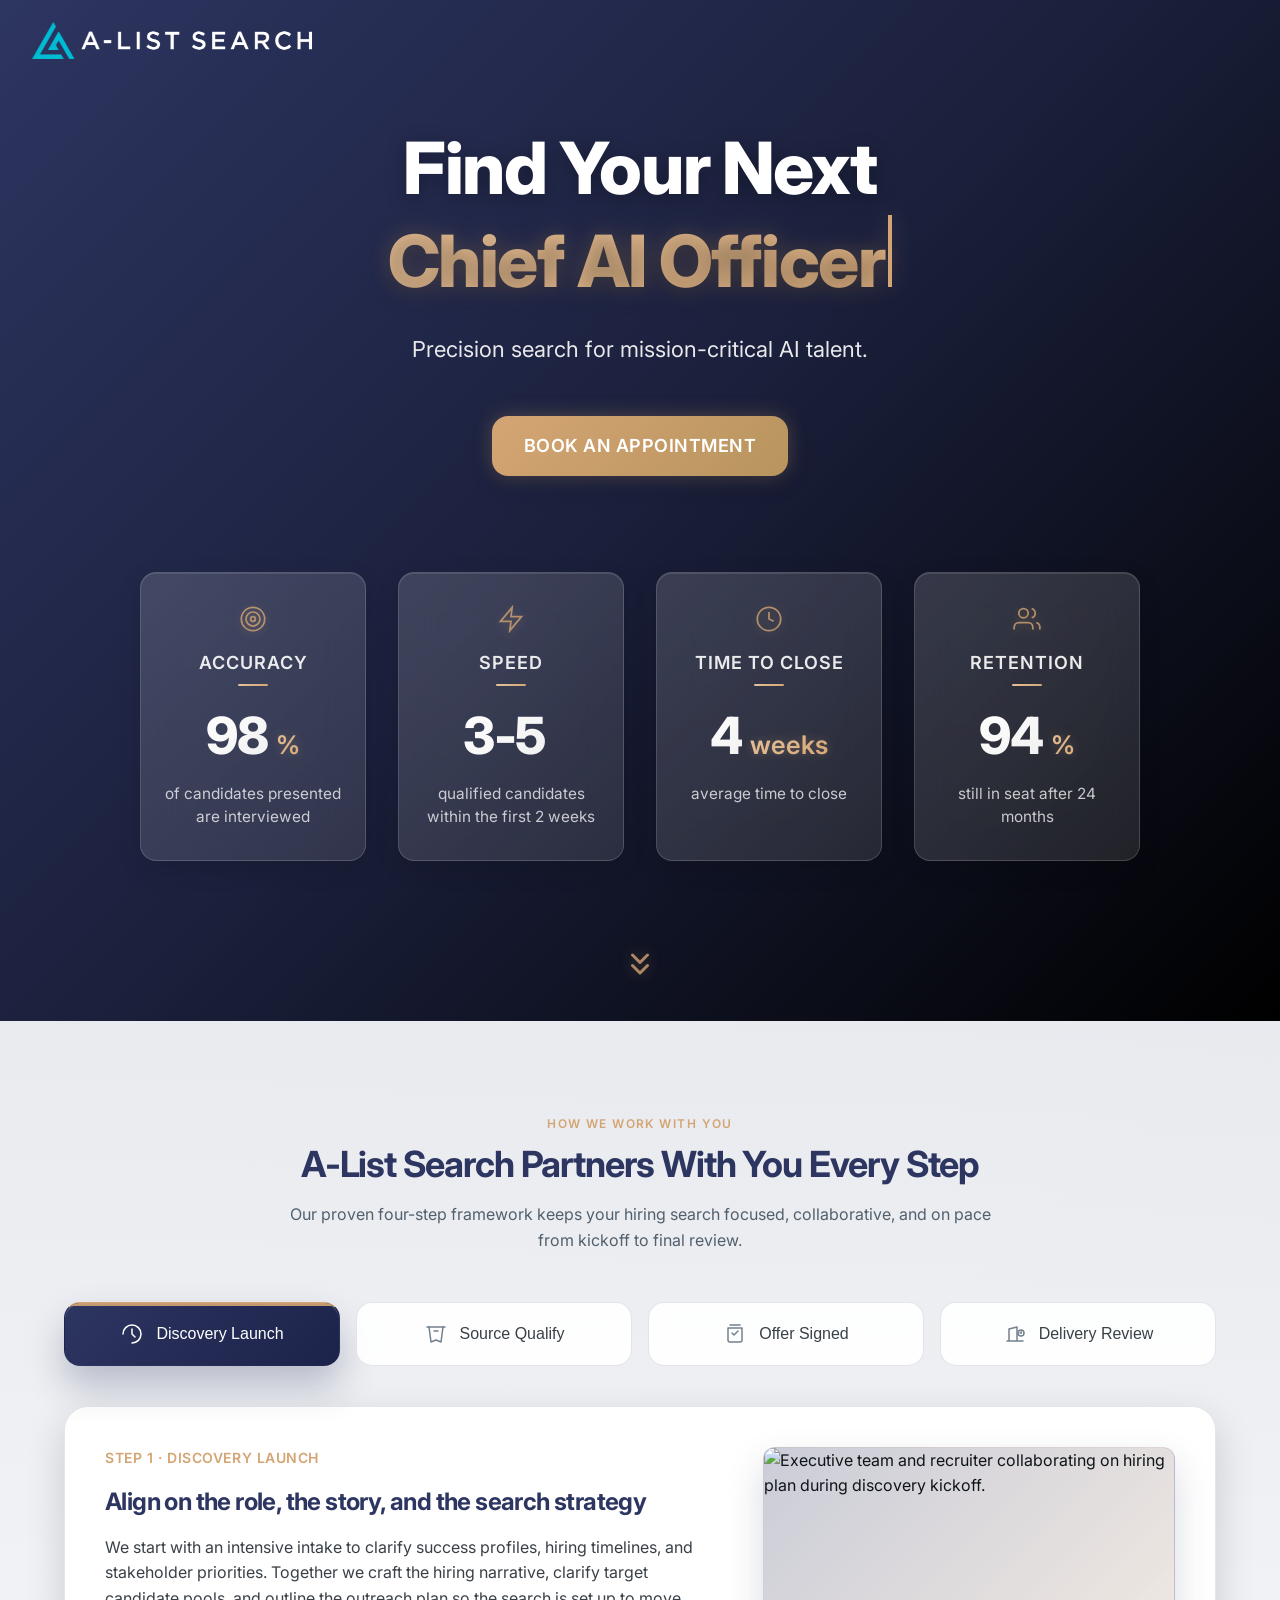
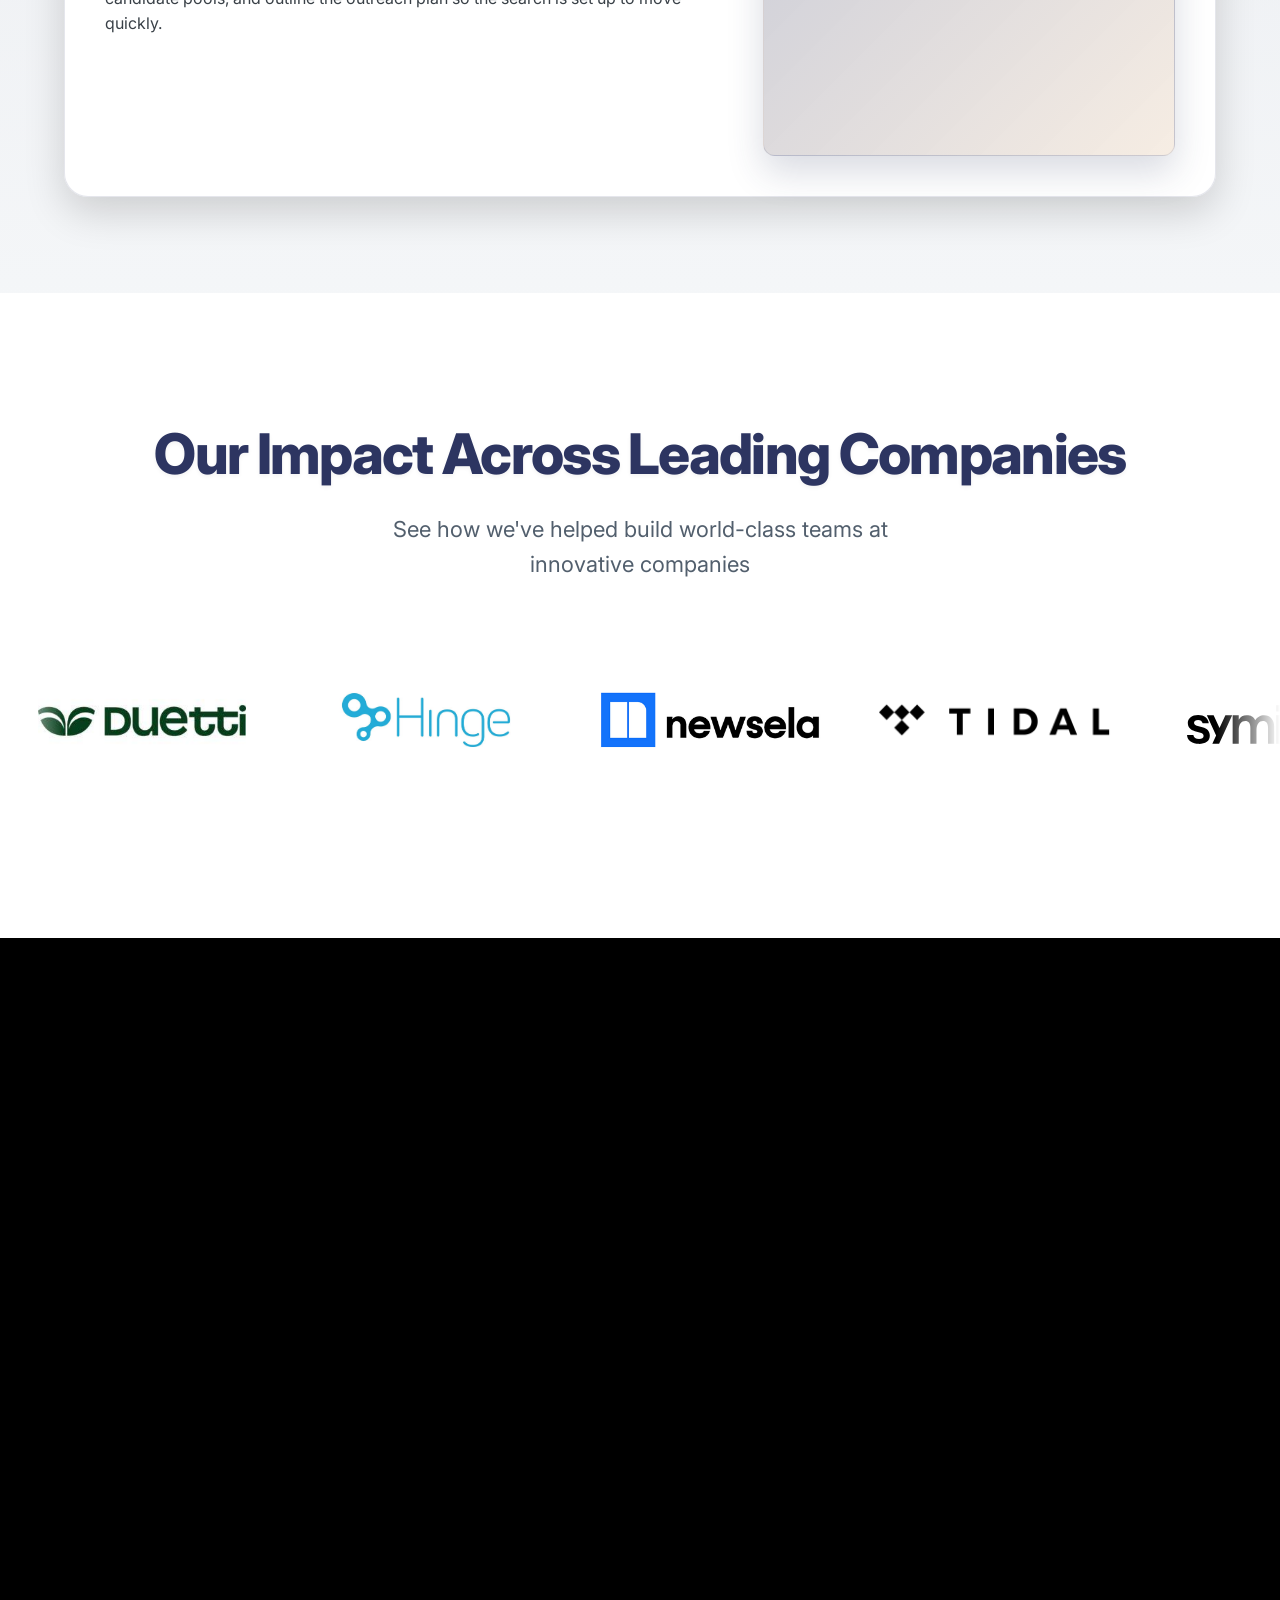
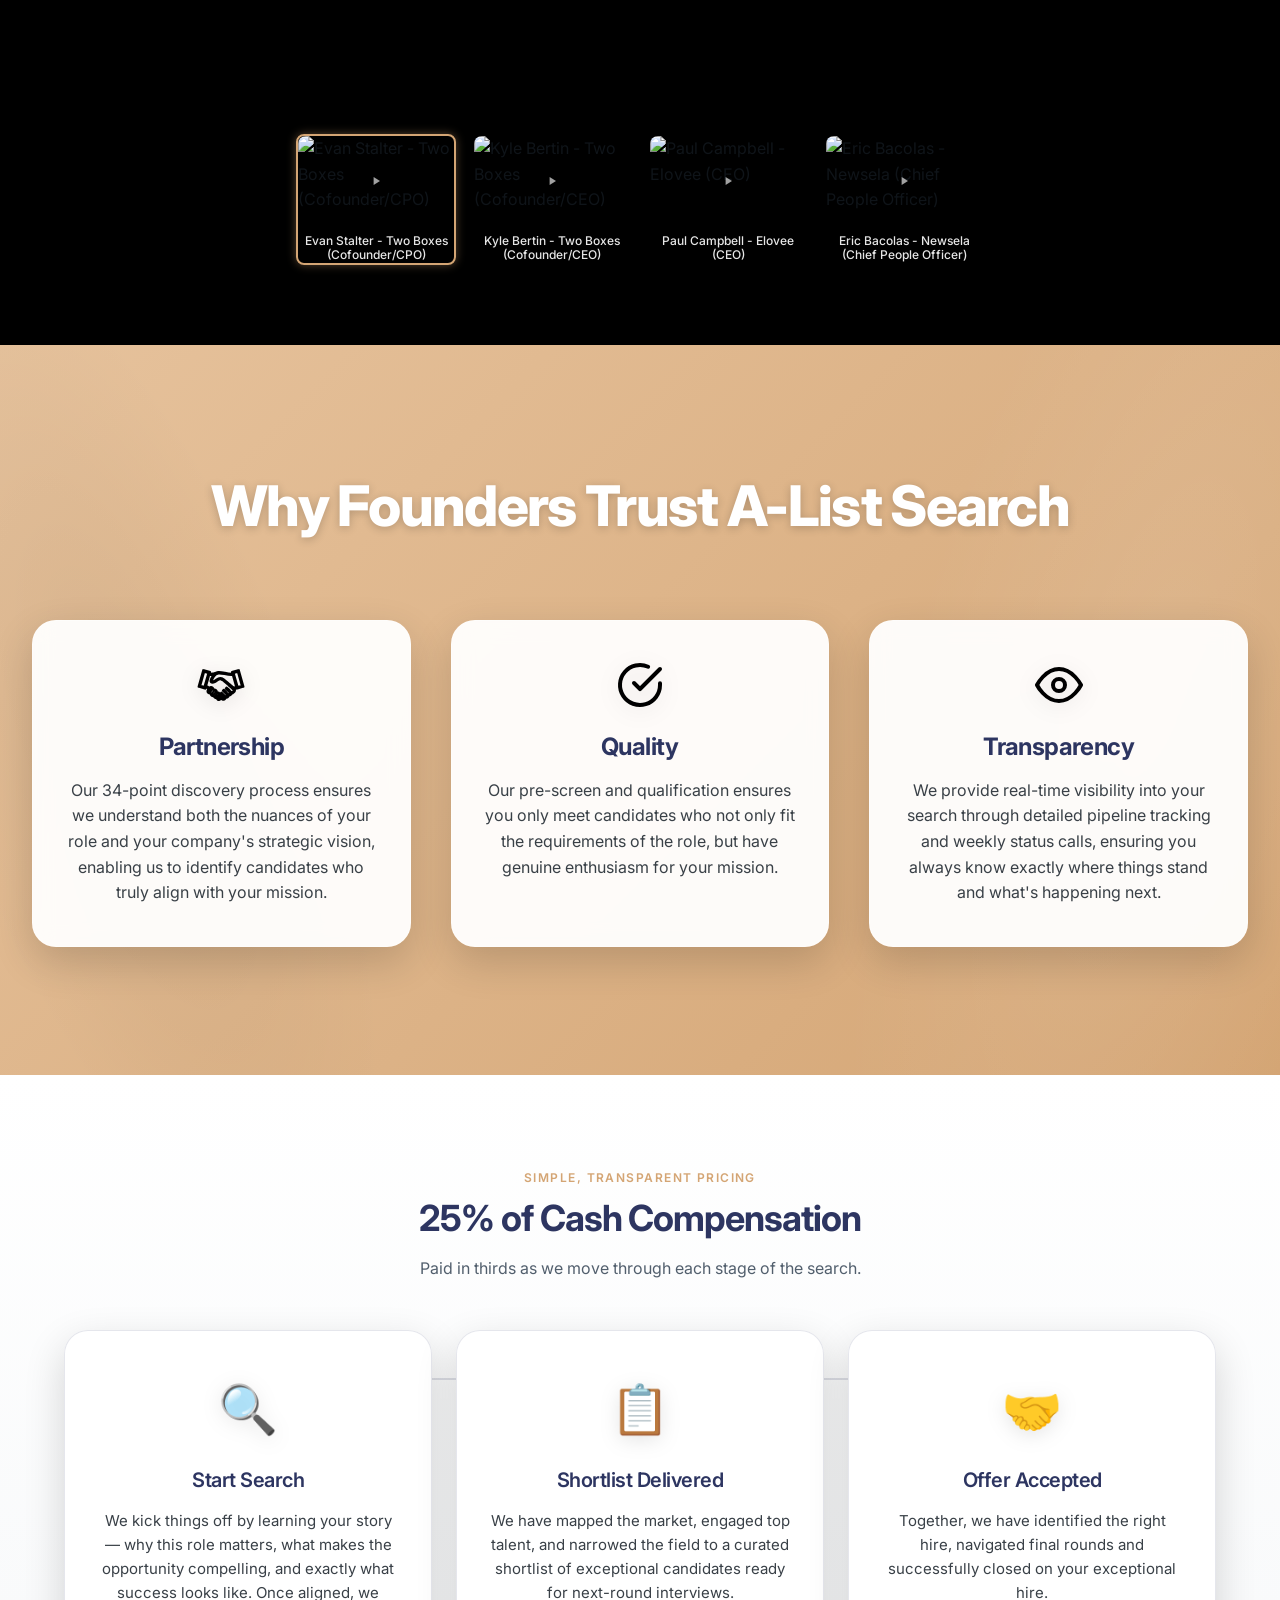
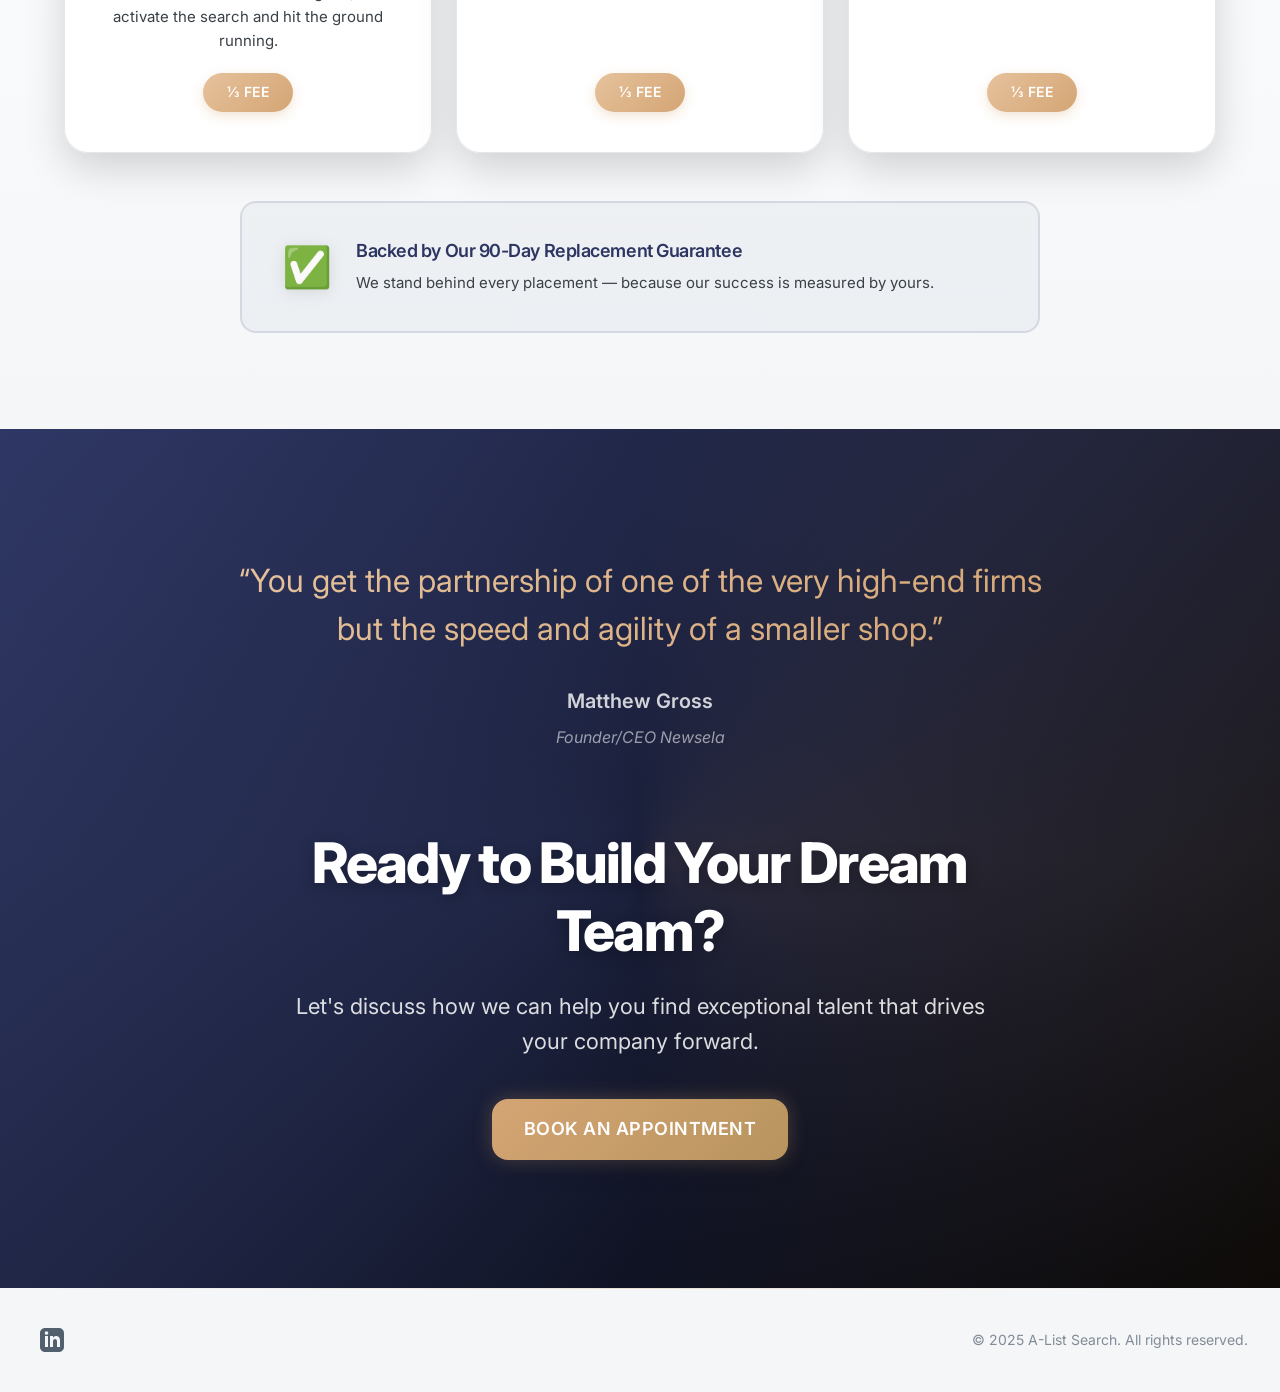
==== index.html @ 70d83124 "Adds pricing content with separate page config" ====
<!DOCTYPE HTML>
<!--[if IEMobile 7 ]><html class="no-js iem7" manifest="default.appcache?v=1"><![endif]-->
<!--[if lt IE 7 ]><html class="no-js ie6" lang="en"><![endif]-->
<!--[if IE 7 ]><html class="no-js ie7" lang="en"><![endif]-->
<!--[if IE 8 ]><html class="no-js ie8" lang="en"><![endif]-->
<!--[if (gte IE 9)|(gt IEMobile 7)|!(IEMobile)|!(IE)]><!-->
<html class="no-js" lang="en">
<!--<![endif]-->

<head>
	<meta charset="UTF-8" />
	<meta name="viewport" content="width=device-width, initial-scale=1, viewport-fit=cover">
	<title>A-List Search</title>
	<link rel="apple-touch-icon" sizes="180x180" href="https://alistsearch.ai/wp-content/themes/alistsearch/assets/images/favicons/apple-icon-180x180.png">
	<link rel="icon" type="image/png" sizes="192x192" href="./wp-content/themes/alistsearch/assets/images/favicons/android-icon-192x192.png">
	<link rel="icon" type="image/png" sizes="32x32" href="./wp-content/themes/alistsearch/assets/images/favicons/favicon-32x32.png">
	<link rel="icon" type="image/png" sizes="96x96" href="./wp-content/themes/alistsearch/assets/images/favicons/favicon-96x96.png">
	<link rel="icon" type="image/png" sizes="16x16" href="./wp-content/themes/alistsearch/assets/images/favicons/favicon-16x16.png">
	<link rel="manifest" href="./wp-content/themes/alistsearch/manifest.json">
	<meta name="msapplication-TileColor" content="#ffffff">
	<meta name="msapplication-TileImage" content="https://alistsearch.ai/wp-content/themes/alistsearch/assets/images/favicons/ms-icon-144x144.png">
	<meta name="theme-color" content="#ffffff">
	<link rel="preconnect" href="https://fonts.googleapis.com">
	<link rel="preconnect" href="https://fonts.gstatic.com" crossorigin>
	<link href="https://fonts.googleapis.com/css2?family=Inter:wght@300;400;500;600;700;800;900&display=swap" rel="stylesheet">
	<meta name='robots' content='index, follow, max-image-preview:large, max-snippet:-1, max-video-preview:-1' />

	<link rel="canonical" href="index.html" />
	<meta property="og:locale" content="en_US" />
	<meta property="og:type" content="article" />
	<meta property="og:title" content="A-List Search" />
	<meta property="og:url" content="https://alistsearch.ai/" />
	<meta property="og:site_name" content="A-List Search" />
	<meta property="article:publisher" content="https://www.facebook.com/alistsearch" />
	<meta property="article:modified_time" content="2025-03-30T18:34:23+00:00" />
	<meta name="twitter:card" content="summary_large_image" />

	<!-- Google tag (gtag.js) -->
	<script async src="https://www.googletagmanager.com/gtag/js?id=G-RX5T1MRZJH"></script>
	<script>
	  window.dataLayer = window.dataLayer || [];
	  function gtag(){dataLayer.push(arguments);}
	  gtag('js', new Date());

	  gtag('config', 'G-RX5T1MRZJH');
	</script>

<link rel='stylesheet' href='./wp-content/themes/alistsearch/assets/css/alt/landing-page/base.css'>
<link rel='stylesheet' href='./wp-content/themes/alistsearch/assets/css/alt/landing-page/layout.css'>
<link rel='stylesheet' href='./wp-content/themes/alistsearch/assets/css/alt/landing-page/components.css'>
	<meta property="og:image" content="https://alistsearch.ai/wp-content/themes/alistsearch/assets/images/alist-og-logo.jpg" />
</head>

<body class="page-template page-template-alt-page-landing page-template-alt-page-landing-php page page-id-17769">

<!-- Page Configuration -->
<script>
  window.pageConfig = {
    // Typing animation configuration
    // Array of strings that will be typed out in sequence in the hero section
    roles: [
        'Chief AI Officer',
        'Head of Machine Learning',
        'AI Solutions Engineer',
        'Deep Learning Engineer',
        'Data Scientist',
        'AI Architect',
        'VP AI/ML',
        'CV/AI Engineer',
        'Agentic AI Engineer',
        'AI Research Scientist',
        'Senior Full Stack AI Developer',
        'Director of Artificial Intelligence',
        'AI Product Manager',
        'Generative AI Specialist',
        'Deep Learning Engineer'
    ],

    // Hero section configuration
    // Controls the main landing section content
    hero: {
      // Main descriptive text displayed below the typing animation
      description: 'Precision search for mission-critical AI talent.'
    },

    // Company placements section configuration
    // Showcases companies and their successful placements
    companyPlacements: {
      // Section headline
      title: 'Our Impact Across Leading Companies',
      // Supporting text below the headline
      subtitle: "See how we've helped build world-class teams at innovative companies",
      // Array of placement objects, each containing a logo and title
      placements: [
          {
            logo: './wp-content/uploads/2025/09/duetti-300x157.jpg',
            size: 0.8
          },
          {
            logo: './wp-content/uploads/2025/09/Hinge.jpg',
            size: 0.8
          },
          {
            logo: './wp-content/uploads/2025/09/newsela_featured_image.jpg',
            size: 0.9
          },
          {
            logo: './wp-content/uploads/2025/09/Tidal-Logo-PNG-Pic.png',
            size: 0.9
          },
          {
            logo: './wp-content/uploads/2025/10/symitri.svg',
            size: 0.7
          },
          {
            logo: './wp-content/uploads/2025/09/4d090e12-7dd7-4a03-a99b-213e030a6030.jpg',
            size: 0.7
          },
          {
            logo: './wp-content/uploads/2025/09/Two_Boxes_Logo.jpg',
            size: 0.7
          },
          {
            logo: './wp-content/uploads/2025/09/bombas.png',
            size: 0.9
          },
          {
            logo: './wp-content/uploads/2025/09/comcast_featured_image.jpg',
            size: 0.8
          },
          {
            logo: './wp-content/uploads/2025/09/de-shaw.png',
            size: 0.8
          },
          {
            logo: './wp-content/uploads/2025/09/EverC-1024x535.jpg',
            size: 1.4
          },
          {
            logo: './wp-content/uploads/2025/09/freewheel_featured_image.jpg',
            size: 0.8
          },
          {
            logo: './wp-content/uploads/2025/09/gretel.png',
            size: 0.8
          },
          {
            logo: './wp-content/uploads/2025/09/ideon.png',
            size: 0.8
          },
          {
            logo: './wp-content/uploads/2025/09/Shazam_logo.png',
            size: 0.8
          },
          {
            logo: './wp-content/uploads/2025/09/lseg_logo_rgb_pos.jpg',
            size: 1
          },
          {
            logo: './wp-content/uploads/2025/09/medidata_featured_image.jpg',
            size: 1
          },
          {
            logo: './wp-content/uploads/2025/09/singlecare_featured_image.jpg',
            size: 1
          },
          {
            logo: './wp-content/uploads/2025/09/weworklogo-.png',
            size: 0.9
          }
        ]
    },

    // Video section configuration
    // Displays featured videos with thumbnails for switching
    videos: [
    {
        id: 'two-boxes',
        // YouTube embed URL (must be in format: https://www.youtube.com/embed/VIDEO_ID)
        url: 'https://www.youtube.com/embed/71VnbMNBniI',
        // Title attribute for the iframe (for accessibility)
        title: 'Evan Stalter - Two Boxes (Cofounder/CPO)',
        // Thumbnail image URL (YouTube thumbnail or custom image)
        thumbnail: 'https://img.youtube.com/vi/71VnbMNBniI/maxresdefault.jpg'
      },
      {
        id: 'two-boxes-2',
        url: 'https://www.youtube.com/embed/Fokw4cjivCg',
        title: 'Kyle Bertin - Two Boxes (Cofounder/CEO)',
        thumbnail: 'https://img.youtube.com/vi/Fokw4cjivCg/maxresdefault.jpg'
      },
      {
        id: 'elovee',
        url: 'https://www.youtube.com/embed/Jb3CXJAdaWk',
        title: 'Paul Campbell  - Elovee (CEO)',
        thumbnail: 'https://img.youtube.com/vi/Jb3CXJAdaWk/maxresdefault.jpg'
      },
      {
        id: 'newsela',
        url: 'https://www.youtube.com/embed/9zD0SzvUmqk',
        title: 'Eric Bacolas - Newsela (Chief People Officer)',
        thumbnail: 'https://img.youtube.com/vi/9zD0SzvUmqk/maxresdefault.jpg'
      }
    ],

    // Trust features section configuration
    // Highlights key selling points with icons and descriptions
    trustFeatures: {
      // Section headline
      title: 'Why Founders Trust A-List Search',
      // Array of feature objects, each with an icon, title, and description
      features: [{
          // Path to the feature's icon SVG file
          icon: './wp-content/uploads/2025/03/handshake.svg',
          title: 'Partnership',
          description: 'Our 34-point discovery process ensures we understand both the nuances of your role and your company\'s strategic vision, enabling us to identify candidates who truly align with your mission.'
        },
        {
          icon: './wp-content/uploads/2025/03/check-circle.svg',
          title: 'Quality',
          description: 'Our pre-screen and qualification ensures you only meet candidates who not only fit the requirements of the role, but have genuine enthusiasm for your mission.'
        },
        {
          icon: './wp-content/uploads/2025/03/eye.svg',
          title: 'Transparency',
          description: 'We provide real-time visibility into your search through detailed pipeline tracking and weekly status calls, ensuring you always know exactly where things stand and what\'s happening next.'
        }
      ]
    },

    // Testimonial section configuration
    // Displays a client testimonial with attribution
    testimonial: {
      // The testimonial quote text
      quote: "“You get the partnership of one of the very high-end firms but the speed and agility of a smaller shop.”",
      // Information about the person giving the testimonial
      author: {
        name: 'Matthew Gross',
        title: 'Founder/CEO Newsela'
      }
    },

    // Call-to-action configuration
    // Controls the CTA buttons throughout the page
    cta: {
      // Text to display on the CTA buttons
      label: "Book an appointment",
      // URL to open when CTA buttons are clicked
      url: "https://calendly.com/allen-ackerman/15-minute-zoom-call-alistsearch"
    },

    // Metrics section configuration
    // Displays key performance metrics with animations
    metrics: {
      // Array of metric objects to display
      data: [
        {
          id: 'accuracy',
          value: 98,
          unit: '%',
          label: 'Accuracy',
          description: 'of candidates presented are interviewed',
          icon: 'target'
        },
        {
          id: 'speed',
          value: '3-5',
          unit: '',
          label: 'Speed',
          description: 'qualified candidates within the first 2 weeks',
          icon: 'zap'
        },
        {
          id: 'time-to-close',
          value: 4,
          unit: 'weeks',
          label: 'Time to Close',
          description: 'average time to close',
          icon: 'clock'
        },
        {
          id: 'retention',
          value: 94,
          unit: '%',
          label: 'Retention',
          description: 'still in seat after 24 months',
          icon: 'users'
        }
      ]
    },

    // Final call-to-action section configuration
    // Appears at the bottom of the page to drive conversions
    finalCta: {
      // Section headline
      title: 'Ready to Build Your Dream Team?',
      // Supporting text below the headline
      description: "Let's discuss how we can help you find exceptional talent that drives your company forward."
    },
    pricing: {
      eyebrow: 'Simple, Transparent Pricing',
      heading: '25% of Cash Compensation',
      subheading: 'Paid in thirds as we move through each stage of the search.',
      steps: [
        {
          icon: '🔍',
          title: 'Start Search',
          description: 'We kick things off by learning your story — why this role matters, what makes the opportunity compelling, and exactly what success looks like. Once aligned, we activate the search and hit the ground running.',
          fee: '⅓ Fee'
        },
        {
          icon: '📋',
          title: 'Shortlist Delivered',
          description: 'We have mapped the market, engaged top talent, and narrowed the field to a curated shortlist of exceptional candidates ready for next-round interviews.',
          fee: '⅓ Fee'
        },
        {
          icon: '🤝',
          title: 'Offer Accepted',
          description: 'Together, we have identified the right hire, navigated final rounds and successfully closed on your exceptional hire.',
          fee: '⅓ Fee'
        }
      ],
      guarantee: {
        icon: '✅',
        title: 'Backed by Our 90-Day Replacement Guarantee',
        description: 'We stand behind every placement — because our success is measured by yours.'
      }
    },
    howWeWork: {
      eyebrow: 'How We Work With You',
      heading: 'A-List Search Partners With You Every Step',
      subheading: 'Our proven four-step framework keeps your hiring search focused, collaborative, and on pace from kickoff to final review.',
      steps: [
        {
          id: 'discovery-launch',
          chip: 'Step 1 · Discovery Launch',
          tabLabel: 'Discovery Launch',
          icon: `<svg viewBox="0 0 24 24" fill="none" xmlns="http://www.w3.org/2000/svg"><path d="M12 21C16.9706 21 21 16.9706 21 12C21 7.02944 16.9706 3 12 3C7.02944 3 3 7.02944 3 12" stroke="currentColor" stroke-width="1.5" stroke-linecap="round"></path><path d="M12 7V12L15 15" stroke="currentColor" stroke-width="1.5" stroke-linecap="round" stroke-linejoin="round"></path></svg>`,
          headline: 'Align on the role, the story, and the search strategy',
          body: 'We start with an intensive intake to clarify success profiles, hiring timelines, and stakeholder priorities. Together we craft the hiring narrative, clarify target candidate pools, and outline the outreach plan so the search is set up to move quickly.',
          image: {
            src: 'https://images.unsplash.com/photo-1521737604893-d14cc237f11d?auto=format&fit=crop&w=1200&q=80',
            alt: 'Executive team and recruiter collaborating on hiring plan during discovery kickoff.'
          }
        },
        {
          id: 'source-qualify',
          chip: 'Step 2 · Source Qualify',
          tabLabel: 'Source Qualify',
          icon: `<svg viewBox="0 0 24 24" fill="none" xmlns="http://www.w3.org/2000/svg"><path d="M3 5H21" stroke="currentColor" stroke-width="1.5" stroke-linecap="round"></path><path d="M5 5L7 20L12 18L17 20L19 5" stroke="currentColor" stroke-width="1.5" stroke-linecap="round" stroke-linejoin="round"></path><path d="M10 9H14" stroke="currentColor" stroke-width="1.5" stroke-linecap="round"></path></svg>`,
          headline: 'Surface best-fit talent and keep them engaged',
          body: 'We activate curated outreach across our network and present a narrow slate of qualified candidates in the first two weeks. Every profile includes calibrated notes, alignment to must-have experience, and real-time feedback loops so you stay ahead of the market.',
          image: {
            src: 'https://images.unsplash.com/photo-1522202176988-66273c2fd55f?auto=format&fit=crop&w=1200&q=80',
            alt: 'Recruiter reviewing qualified candidate profiles on a digital dashboard.'
          }
        },
        {
          id: 'offer-signed',
          chip: 'Step 3 · Offer Signed',
          tabLabel: 'Offer Signed',
          icon: `<svg viewBox="0 0 24 24" fill="none" xmlns="http://www.w3.org/2000/svg"><path d="M7 3H17" stroke="currentColor" stroke-width="1.5" stroke-linecap="round"></path><path d="M5 6H19V18C19 19.1046 18.1046 20 17 20H7C5.89543 20 5 19.1046 5 18V6Z" stroke="currentColor" stroke-width="1.5" stroke-linejoin="round"></path><path d="M9 11L11 13L15 9" stroke="currentColor" stroke-width="1.5" stroke-linecap="round" stroke-linejoin="round"></path></svg>`,
          headline: 'Close top candidates with clarity and momentum',
          body: 'We partner with you on compensation strategy, expectation setting, and stakeholder alignment to secure a yes. From interview debriefs to reference checks and offer delivery, we manage the details so candidates feel supported and confident in their decision.',
          image: {
            src: 'https://images.unsplash.com/photo-1521791136064-7986c2920216?auto=format&fit=crop&w=1200&q=80',
            alt: 'Candidate signing an offer on a tablet while recruiter congratulates via video call.'
          }
        },
        {
          id: 'delivery-review',
          chip: 'Step 4 · Delivery Review',
          tabLabel: 'Delivery Review',
          icon: `<svg viewBox="0 0 24 24" fill="none" xmlns="http://www.w3.org/2000/svg"><path d="M4 19H20" stroke="currentColor" stroke-width="1.5" stroke-linecap="round"></path><path d="M6 19V7L14 5V19" stroke="currentColor" stroke-width="1.5" stroke-linejoin="round"></path><path d="M18 14C16.3431 14 15 12.6569 15 11C15 9.34315 16.3431 8 18 8C19.6569 8 21 9.34315 21 11C21 12.6569 19.6569 14 18 14Z" stroke="currentColor" stroke-width="1.5"></path><path d="M17 11H18.2V9.8" stroke="currentColor" stroke-width="1.5" stroke-linecap="round"></path></svg>`,
          headline: 'Reflect, optimize, and prepare for long-term success',
          body: 'After placement, we host a delivery review to capture lessons learned, hand off onboarding insights, and refine the partnership playbook. Our goal is to ensure a smooth transition for your new hire and set the stage for future searches.',
          image: {
            src: 'https://images.unsplash.com/photo-1498050108023-c5249f4df085?auto=format&fit=crop&w=1200&q=80',
            alt: 'Leadership team reviewing dashboards and feedback during delivery review session.'
          }
        }
      ]
    }
  };
</script>


<!-- Header -->
<div id="header">
  <div class="container">
    <h2 class="logo">
      <a href="/" title="A-List Search" rel="home">A-List Search</a>
    </h2>
  </div>
</div>

<!-- Main Content -->
<main id="main-content">
  <!-- Hero Section -->
  <section class="hero">
    <div class="container">
      <h1 class="hero__title">
        <span>Find Your Next</span>
        <span class="hero__role">
          <span id="role"></span><span class="hero__cursor"></span>
        </span>
      </h1>
      <p class="hero__description"></p>
      <div class="hero__cta">
        <a href="index.html#" class="button button--primary js-cta-link">Book an appointment</a>
      </div>

      <!-- Metrics Section -->
      <div class="hero__metrics" id="metrics-section">
        <div class="metrics-grid">
          <!-- Metrics populated dynamically by JavaScript from pageConfig.metrics.data -->
        </div>
      </div>

      <!-- Scroll Indicator -->
      <div class="scroll-indicator">
        <div class="scroll-indicator__arrow">
          <svg width="24" height="24" viewBox="0 0 24 24" fill="none">
            <path d="M7 13L12 18L17 13" stroke="currentColor" stroke-width="2" stroke-linecap="round" stroke-linejoin="round"/>
            <path d="M7 6L12 11L17 6" stroke="currentColor" stroke-width="2" stroke-linecap="round" stroke-linejoin="round"/>
          </svg>
        </div>
      </div>
    </div>
  </section>

  <section class="how-we-work" aria-labelledby="how-we-work-heading">
    <div class="container">
      <div class="how-we-work__intro">
        <p class="how-we-work__eyebrow"></p>
        <h2 id="how-we-work-heading" class="how-we-work__heading"></h2>
        <p class="how-we-work__subheading"></p>
      </div>

      <div class="how-we-work__tabs" role="tablist" aria-label="How we work steps"></div>

      <div class="how-we-work__panels"></div>
    </div>
  </section>

  <!-- Company-based Credibility Section -->
  <section class="credibility credibility--companies">
    <div class="container">
      <h2 class="credibility__title"></h2>
      <p class="credibility__subtitle"></p>
    </div>
    <div class="company-placements">
      <div class="carousel-track">
        <!-- Company logos will be populated by JavaScript -->
      </div>
    </div>
  </section>

  <!-- Video Section -->
  <section class="video-section">
    <div class="container">
      <div class="video-wrapper">
        <iframe allow="accelerometer; autoplay; clipboard-write; encrypted-media; gyroscope; picture-in-picture" allowFullScreen></iframe>
      </div>
      <div class="video-thumbnails">
        <!-- Video thumbnails will be populated by JavaScript -->
      </div>
    </div>
  </section>

  <!-- Trust Features -->
  <section class="trust-features">
    <div class="container">
      <h2 class="trust-features__title"></h2>
      <div class="grid"></div>
    </div>
  </section>

  <!-- Pricing Section -->
  <section class="pricing">
    <div class="container">
      <div class="pricing__intro">
        <p class="pricing__eyebrow"></p>
        <h2 class="pricing__heading"></h2>
        <p class="pricing__subheading"></p>
      </div>

      <div class="pricing__timeline">
        <!-- Steps will be populated by JavaScript -->
      </div>

      <div class="pricing__guarantee">
        <!-- Guarantee will be populated by JavaScript -->
      </div>
    </div>
  </section>

  <!-- Testimonial and CTA Section -->
  <section class="testimonial-cta">
    <div class="container">
      <div class="testimonial">
        <div class="testimonial__quote">
          <blockquote></blockquote>
        </div>
        <div class="testimonial__author">
          <div class="testimonial__author-info">
            <div class="testimonial__author-name"></div>
            <div class="testimonial__author-title"></div>
          </div>
        </div>
      </div>
      <div class="final-cta">
        <h2></h2>
        <p></p>
        <div class="final-cta__buttons">
          <a href="index.html#" class="button button--primary js-cta-link">Book an appointment</a>
        </div>
      </div>
    </div>
  </section>
</main>

<!-- Footer -->
<footer class="footer">
  <div class="container">
    <div class="footer__content">
      <div class="footer__social">
        <a href="https://www.linkedin.com/in/allenackerman/" class="footer__social-link" target="_blank">
          <span class="sr-only">LinkedIn</span>
          <svg width="24" height="24" fill="currentColor" viewBox="0 0 24 24">
            <path d="M19 0h-14c-2.761 0-5 2.239-5 5v14c0 2.761 2.239 5 5 5h14c2.762 0 5-2.239 5-5v-14c0-2.761-2.238-5-5-5zm-11 19h-3v-11h3v11zm-1.5-12.268c-.966 0-1.75-.79-1.75-1.764s.784-1.764 1.75-1.764 1.75.79 1.75 1.764-.783 1.764-1.75 1.764zm13.5 12.268h-3v-5.604c0-3.368-4-3.113-4 0v5.604h-3v-11h3v1.765c1.396-2.586 7-2.777 7 2.476v6.759z" />
          </svg>
        </a>
      </div>
      <p class="footer__copyright">&copy; 2025 A-List Search. All rights reserved.</p>
    </div>
  </div>
</footer>


<script src="./wp-content/themes/alistsearch/assets/js/alt/landing-page/main.js"></script>
</body>
</html>
---- wp-content/themes/alistsearch/assets/css/alt/landing-page/base.css ----
/* Base styles with enhanced color system */
:root {
  /* Enhanced primary colors with depth */
  --color-primary: #2d3561;
  --color-primary-dark: hsl(230, 46%, 20%);
  --color-primary-light: #4a5596;
  --color-primary-text: #ffffff;
  --color-secondary: #d4a574;
  --color-secondary-light: #e6c29c;
  --color-secondary-dark: #b8945e;
  
  /* Enhanced grayscale palette */
  --color-gray-50: #fafbfc;
  --color-gray-100: #f4f6f8;
  --color-gray-200: #e8ecef;
  --color-gray-300: #d6dde4;
  --color-gray-400: #a3adb8;
  --color-gray-500: #73808d;
  --color-gray-600: #525f6d;
  --color-gray-700: #394047;
  --color-gray-800: #212529;
  --color-gray-900: #0f1419;
  
  /* Advanced gradient variables */
  --gradient-primary: linear-gradient(135deg, var(--color-primary) 0%, var(--color-primary-dark) 100%);
  --gradient-hero: linear-gradient(135deg, var(--color-primary) 0%, #1a1f3a 50%, #000000 100%);
  --gradient-secondary: linear-gradient(135deg, var(--color-secondary-light) 0%, var(--color-secondary) 100%);
  --gradient-glass: linear-gradient(135deg, rgba(255, 255, 255, 0.1) 0%, rgba(255, 255, 255, 0.05) 100%);
  
  /* Shadow system */
  --shadow-sm: 0 2px 8px rgba(0, 0, 0, 0.08);
  --shadow-md: 0 8px 25px rgba(0, 0, 0, 0.12);
  --shadow-lg: 0 15px 40px rgba(0, 0, 0, 0.16);
  --shadow-xl: 0 25px 50px rgba(0, 0, 0, 0.2);
  --shadow-glow: 0 0 30px rgba(212, 165, 116, 0.3);
  
  /* Animation durations */
  --duration-fast: 0.2s;
  --duration-normal: 0.3s;
  --duration-slow: 0.6s;
  
  /* Easing curves */
  --ease-out: cubic-bezier(0.25, 0.46, 0.45, 0.94);
  --ease-in-out: cubic-bezier(0.645, 0.045, 0.355, 1);
  
  /* Border radius system */
  --radius-sm: 8px;
  --radius-md: 12px;
  --radius-lg: 16px;
  --radius-xl: 24px;
  --radius-full: 50%;
}

/* Enhanced body with smooth scrolling */
body {
  font-family: 'Inter', -apple-system, BlinkMacSystemFont, "Segoe UI", Roboto, "Helvetica Neue", Arial, sans-serif;
  line-height: 1.6;
  color: var(--color-gray-900);
  margin: 0;
  min-height: 100vh;
  scroll-behavior: smooth;
  overflow-x: hidden;
  background: linear-gradient(135deg, var(--color-gray-50) 0%, var(--color-gray-100) 100%);
  
  /* Enhanced font rendering */
  -webkit-font-smoothing: antialiased;
  -moz-osx-font-smoothing: grayscale;
  text-rendering: optimizeLegibility;
  
  
  /* Performance optimizations */
  will-change: auto;
}

/* Enhanced Typography System */
h1, h2, h3, h4, h5, h6 {
  margin: 0;
  font-weight: 700;
  line-height: 1.2;
  letter-spacing: -0.025em;
  font-feature-settings: 'kern' 1, 'liga' 1;
}

h1 {
  font-size: clamp(2.5rem, 5vw, 4rem);
  font-weight: 800;
  letter-spacing: -0.04em;
}

h2 {
  font-size: clamp(2rem, 4vw, 3rem);
  font-weight: 700;
  letter-spacing: -0.03em;
}

h3 {
  font-size: clamp(1.5rem, 3vw, 2rem);
  font-weight: 600;
}

p {
  margin: 0;
  font-size: clamp(1rem, 2vw, 1.125rem);
  line-height: 1.7;
}

/* Enhanced link styles */
a {
  color: inherit;
  text-decoration: none;
  transition: all var(--duration-normal) var(--ease-out);
}

a:hover {
  color: var(--color-secondary);
}

.sr-only {
  position: absolute;
  width: 1px;
  height: 1px;
  padding: 0;
  margin: -1px;
  overflow: hidden;
  clip: rect(0, 0, 0, 0);
  white-space: nowrap;
  border: 0;
}
---- wp-content/themes/alistsearch/assets/css/alt/landing-page/layout.css ----
/* Layout components */
.container {
  width: 100%;
  max-width: 1280px;
  margin: 0 auto;
  box-sizing: border-box;
}

@media (max-width: 1320px) {
  .container {
    padding-left: 2rem;
    padding-right: 2rem;
  }
}

.grid {
  display: grid;
  gap: 2.5rem;
  grid-template-columns: 1fr;
  width: 100%;
}

@media (min-width: 768px) {
  .grid {
    grid-template-columns: repeat(3, 1fr);
    gap: 2.5rem;
  }
}

.flex {
  display: flex;
}

.flex-col {
  flex-direction: column;
}

.items-center {
  align-items: center;
}

.justify-between {
  justify-content: space-between;
}

.gap-4 {
  gap: 1rem;
}

.video-wrapper {
  position: relative;
  padding-bottom: 56.25%; /* 16:9 aspect ratio */
  height: 0;
  overflow: hidden;
  max-width: 100%;
  margin: 2rem 0;
}

.video-wrapper iframe {
  position: absolute;
  top: 0;
  left: 0;
  width: 100%;
  height: 100%;
  border: 0;
  border-radius: 0.5rem;
}

/**************************/
/*                        */
/*         Header         */
/*                        */
/**************************/

#header {
  position: absolute;
  top: 0;
  left: 0;
  padding-left: env(safe-area-inset-left);
  padding-right: env(safe-area-inset-right);
  height: 50px;
  line-height: 50px;
  z-index: 100;
  box-shadow: none;
  -webkit-transition: all 0.2s;
  -ms-transition: all 0.2s;
  transition: all 0.2s;
}

@media only screen and (min-width: 1024px) {
  #header {
    height: 80px;
    line-height: 80px;
  }
}

}
html #wpadminbar {
  position: fixed;
}
.admin-bar #header {
  top: 46px;
}
@media only screen and (min-width: 783px) {
  .admin-bar #header {
    top: 32px;
  }
}

#header > .container {
  height: 100%;
}

@media screen and (min-width: 1320px) {
  #header .container {
    max-width: 1320px;
    padding-left: 2rem;
    padding-right: 2rem;
  }
}

.logo {
  margin: 0;
  display: block;
  float: left;
  width: 230px;
  height: 100%;
}

@media only screen and (min-width: 1024px) {
  .logo {
    width: 280px;
  }
}

.logo a {
  overflow: hidden;
  text-indent: 100%;
  white-space: nowrap;
  display: block;
  width: 100%;
  height: 100%;
  background: url(../../../images/a-list-search-dark-alt.png) center center no-repeat;
  background-size: contain;
}
---- wp-content/themes/alistsearch/assets/css/alt/landing-page/components.css ----
/* Navigation */
.nav {
  background: white;
  box-shadow: var(--shadow-sm);
  position: sticky;
  top: 0;
  z-index: 50;
}

.nav__container {
  height: 4rem;
}

.nav__logo {
  font-size: 1.5rem;
  font-weight: 700;
  color: var(--color-gray-900);
}

.nav__button {
  padding: 0.5rem;
  border-radius: var(--radius-sm);
  border: none;
  background: transparent;
  color: var(--color-gray-600);
  cursor: pointer;
  transition: background-color var(--duration-fast);
}

.nav__button:hover {
  background-color: var(--color-gray-100);
}

.hero {
  padding: 8rem 0 10rem;
  text-align: center;
  background: var(--gradient-hero);
  color: var(--color-primary-text);
  position: relative;
  min-height: 100vh;
  display: flex;
  align-items: center;
}

.hero__title {
  font-size: clamp(2.5rem, 6vw, 4.5rem);
  font-weight: 800;
  line-height: 1.1;
  margin-bottom: 2rem;
  letter-spacing: -0.02em;
  position: relative;
  z-index: 2;

  /* Text shadow for depth */
  text-shadow: 0 4px 20px rgba(0, 0, 0, 0.3);

  /* Subtle animation on load */
  animation: titleSlideIn var(--duration-slow) var(--ease-out) forwards;
  opacity: 0;
  transform: translateY(30px);
}

@keyframes titleSlideIn {
  to {
    opacity: 1;
    transform: translateY(0);
  }
}

.hero__title > span:first-child {
  display: block;
}

.hero__title .hero__role {
  display: block;
  margin-top: 0.5rem;
}

.hero__role span#role {
  display: inline;
}

.hero__cursor {
  display: inline-block !important;
}

.hero__role {
  color: var(--color-secondary);
  display: block;
  position: relative;
  background: var(--gradient-secondary);
  -webkit-background-clip: text;
  -webkit-text-fill-color: transparent;
  background-clip: text;

  /* Subtle glow effect */
  filter: drop-shadow(0 0 10px rgba(212, 165, 116, 0.3));
}

.hero__cursor {
  display: inline-block;
  width: 4px;
  height: 1em;
  background-color: var(--color-secondary);
  margin-left: 4px;
  vertical-align: baseline;
  animation: blink 0.75s step-end infinite;
}

@keyframes blink {
  from, to {
    opacity: 1;
  }
  50% {
    opacity: 0;
  }
}

/* How We Work Section */
.how-we-work {
  background: linear-gradient(180deg, rgba(45, 53, 97, 0.08) 0%, rgba(244, 246, 248, 0.96) 100%);
  padding: 96px 0;
}

@media screen and (max-width: 1199px) {
  .how-we-work {
    padding: 64px 0;
  }
}

@media screen and (max-width: 767px) {
  .how-we-work {
    padding: 48px 0;
  }
}

.how-we-work .container {
  max-width: 1200px;
  margin: 0 auto;
  padding: 0 24px;
}

.how-we-work__intro {
  max-width: 720px;
  margin: 0 auto 48px;
  text-align: center;
  color: var(--color-gray-900);
}

.how-we-work__eyebrow {
  text-transform: uppercase;
  letter-spacing: 0.12em;
  font-size: 12px;
  line-height: 14px;
  font-weight: 600;
  color: var(--color-secondary);
  margin-bottom: 12px;
}

.how-we-work__heading {
  font-size: 36px;
  line-height: 1.2;
  font-weight: 700;
  margin-bottom: 16px;
  color: var(--color-primary);
}

@media screen and (max-width: 767px) {
  .how-we-work__heading {
    font-size: 28px;
  }
}

.how-we-work__subheading {
  font-size: 16px;
  line-height: 1.6;
  margin: 0;
  color: var(--color-gray-600);
}

.how-we-work__tabs {
  display: grid;
  grid-template-columns: repeat(4, minmax(0, 1fr));
  gap: 16px;
  margin-bottom: 40px;
}

@media screen and (max-width: 991px) {
  .how-we-work__tabs {
    grid-template-columns: repeat(2, minmax(0, 1fr));
  }
}

@media screen and (max-width: 575px) {
  .how-we-work__tabs {
    grid-template-columns: repeat(2, minmax(0, 1fr));
    gap: 12px;
  }
}

.how-we-work__tab {
  position: relative;
  border: 1px solid rgba(45, 53, 97, 0.12);
  background: rgba(255, 255, 255, 0.9);
  border-radius: 16px;
  padding: 16px 24px;
  font-size: 16px;
  font-weight: 500;
  color: var(--color-gray-700);
  cursor: pointer;
  transition: transform 200ms ease, box-shadow 200ms ease, background 200ms ease;
  display: flex;
  align-items: center;
  justify-content: center;
  gap: 12px;
  min-height: 64px;
  scroll-snap-align: center;
  backdrop-filter: blur(6px);
  overflow: hidden;
}

@media screen and (max-width: 767px) {
  .how-we-work__tab {
    padding: 12px 16px;
    min-height: 56px;
    flex: 0 0 auto;
  }
}

.how-we-work__tab-icon {
  width: 24px;
  height: 24px;
  display: flex;
  align-items: center;
  justify-content: center;
}

.how-we-work__tab svg {
  width: 24px;
  height: 24px;
  color: var(--color-gray-500);
  transition: color 200ms ease;
}

.how-we-work__tab:focus-visible {
  outline: 2px solid #4c3fff;
  outline-offset: 2px;
}

.how-we-work__tab:hover {
  transform: translateY(-2px);
  box-shadow: 0 16px 30px rgba(45, 53, 97, 0.16);
}

.how-we-work__tab[aria-selected="true"] {
  background: var(--gradient-primary);
  color: var(--color-primary-text);
  border-color: transparent;
  box-shadow: 0 20px 36px rgba(45, 53, 97, 0.28);
  border-top-color: var(--color-secondary);
}

.how-we-work__tab[aria-selected="true"] svg {
  color: var(--color-primary-text);
}

.how-we-work__tab[aria-selected="true"]::before {
  content: "";
  position: absolute;
  inset: 0;
  border-radius: 16px;
  box-shadow: inset 0 1px 0 rgba(255, 255, 255, 0.45);
  opacity: 0.55;
}

.how-we-work__tab::after {
  content: "";
  position: absolute;
  left: 0;
  top: 0;
  height: 3px;
  width: 100%;
  background: linear-gradient(135deg, rgba(255, 255, 255, 0), rgba(255, 255, 255, 0));
  border-top-left-radius: 16px;
  border-top-right-radius: 16px;
  transition: background 200ms ease;
}

.how-we-work__tab[aria-selected="true"]::after {
  background: var(--color-secondary);
  opacity: 0.9;
}

.how-we-work__panel {
  background: rgba(255, 255, 255, 0.98);
  border-radius: 24px;
  padding: 40px;
  box-shadow: var(--shadow-lg);
  border: 1px solid rgba(45, 53, 97, 0.12);
  display: none;
}

.how-we-work__panel.is-active {
  display: block;
}

@media screen and (max-width: 991px) {
  .how-we-work__panel {
    padding: 32px;
  }
}

@media screen and (max-width: 767px) {
  .how-we-work__panel {
    padding: 24px;
  }
}

.how-we-work__content {
  display: flex;
  align-items: stretch;
  gap: 40px;
}

@media screen and (max-width: 991px) {
  .how-we-work__content {
    gap: 24px;
  }
}

@media screen and (max-width: 767px) {
  .how-we-work__content {
    flex-direction: column;
  }
}

.how-we-work__text {
  flex: 1 1 60%;
  display: flex;
  flex-direction: column;
  gap: 16px;
  transform: translateY(0);
  opacity: 1;
  transition: opacity 200ms ease, transform 200ms ease;
}

.how-we-work__text.is-transitioning {
  opacity: 0;
  transform: translateY(16px);
}

.how-we-work__chip {
  display: inline-flex;
  align-items: center;
  border-radius: 999px;
  color: var(--color-secondary);
  font-size: 14px;
  font-weight: 600;
  letter-spacing: 0.04em;
  text-transform: uppercase;
}

.how-we-work__headline {
  font-size: 24px;
  line-height: 1.4;
  font-weight: 700;
  margin: 0;
  color: var(--color-primary);
}

.how-we-work__body {
  font-size: 16px;
  line-height: 1.6;
  margin: 0;
  color: var(--color-gray-700);
}

.how-we-work__bullets {
  margin: 8px 0 0;
  padding-left: 20px;
  display: flex;
  flex-direction: column;
  gap: 8px;
  font-size: 16px;
  line-height: 1.6;
  color: var(--color-gray-600);
}

.how-we-work__bullets[hidden] {
  display: none;
}

.how-we-work__image-wrapper {
  flex: 1 1 40%;
  position: relative;
  display: flex;
  align-items: center;
  justify-content: center;
  transform: translateY(0);
  opacity: 1;
  transition: opacity 200ms ease, transform 200ms ease;
}

.how-we-work__image-wrapper.is-transitioning {
  opacity: 0;
  transform: translateY(16px);
}

.how-we-work__image-frame {
  width: 100%;
  max-width: 420px;
  aspect-ratio: 4 / 3;
  border-radius: 12px;
  overflow: hidden;
  box-shadow: 0 16px 36px rgba(45, 53, 97, 0.18);
  background: linear-gradient(135deg, rgba(45, 53, 97, 0.25), rgba(212, 165, 116, 0.2));
  border: 1px solid rgba(45, 53, 97, 0.12);
}

.how-we-work__image-frame img {
  width: 100%;
  height: 100%;
  object-fit: cover;
  display: block;
}

@media screen and (max-width: 1199px) {
  .how-we-work__text {
    flex-basis: 55%;
  }

  .how-we-work__image-wrapper {
    flex-basis: 45%;
  }
}

@media screen and (max-width: 767px) {
  .how-we-work__image-frame {
    max-width: 100%;
  }
}

@media (prefers-reduced-motion: reduce) {
  .how-we-work__tab,
  .how-we-work__text,
  .how-we-work__image-wrapper {
    transition: none;
  }
}

.hero__description {
  max-width: 42rem;
  margin: 2rem auto;
  font-size: clamp(1.125rem, 2.5vw, 1.375rem);
  line-height: 1.6;
  color: rgba(255, 255, 255, 0.9);
  font-weight: 400;
  position: relative;
  z-index: 2;

  /* Staggered animation */
  animation: descriptionSlideIn var(--duration-slow) var(--ease-out) 0.3s forwards;
  opacity: 0;
  transform: translateY(20px);
}

@keyframes descriptionSlideIn {
  to {
    opacity: 1;
    transform: translateY(0);
  }
}

.hero__cta {
  margin-top: 3rem;
  position: relative;
  z-index: 2;

  /* Staggered animation */
  animation: ctaSlideIn var(--duration-slow) var(--ease-out) 0.6s forwards;
  opacity: 0;
  transform: translateY(20px);
}

@keyframes ctaSlideIn {
  to {
    opacity: 1;
    transform: translateY(0);
  }
}

/* Enhanced Metrics Section */
.hero__metrics {
  margin-top: 6rem;
  opacity: 0;
  transform: translateY(30px);
  transition: opacity var(--duration-slow) var(--ease-out), transform var(--duration-slow) var(--ease-out);
  position: relative;
  z-index: 2;
}

.hero__metrics.animate {
  opacity: 1;
  transform: translateY(0);
}

.metrics-grid {
  display: grid;
  grid-template-columns: 1fr;
  gap: 1.5rem;
  max-width: 1200px;
  margin: 0 auto;
}

/* Flexible grid system for 2-6 metrics */
.metrics-grid[data-count="2"] {
  max-width: 600px;
}

.metrics-grid[data-count="3"] {
  max-width: 900px;
}

.metrics-grid[data-count="4"] {
  max-width: 1000px;
}

.metrics-grid[data-count="5"] {
  max-width: 1200px;
}

.metrics-grid[data-count="6"] {
  max-width: 1200px;
}

@media (min-width: 480px) {
  .metrics-grid {
    grid-template-columns: repeat(2, 1fr);
    gap: 2rem;
  }

  .metrics-grid[data-count="2"] {
    grid-template-columns: repeat(2, 1fr);
  }

  .metrics-grid[data-count="3"] {
    grid-template-columns: repeat(2, 1fr);
  }
}

@media (min-width: 640px) {
  .metrics-grid[data-count="3"] {
    grid-template-columns: repeat(3, 1fr);
  }
}

@media (min-width: 800px) {
  .metrics-grid[data-count="2"] {
    grid-template-columns: repeat(2, 1fr);
  }

  .metrics-grid[data-count="3"] {
    grid-template-columns: repeat(3, 1fr);
  }

  .metrics-grid[data-count="4"] {
    grid-template-columns: repeat(4, 1fr);
  }

  .metrics-grid[data-count="5"] {
    grid-template-columns: repeat(5, 1fr);
  }

  .metrics-grid[data-count="6"] {
    grid-template-columns: repeat(3, 1fr);
  }
}

@media (min-width: 1280px) {
  .metrics-grid[data-count="6"] {
    grid-template-columns: repeat(6, 1fr);
  }
}

.metric-card {
  background: rgba(255, 255, 255, 0.06);
  backdrop-filter: blur(20px);
  border: 1px solid rgba(255, 255, 255, 0.15);
  border-radius: var(--radius-lg);
  padding: 2rem 1.5rem;
  text-align: center;
  transition: all var(--duration-normal) var(--ease-out);
  position: relative;
  overflow: hidden;

  /* Enhanced glass effect */
  box-shadow: var(--shadow-md), inset 0 1px 0 rgba(255, 255, 255, 0.1);

  /* Subtle gradient overlay */
  background-image: var(--gradient-glass);
}

.metric-card::before {
  content: '';
  position: absolute;
  top: 0;
  left: 0;
  right: 0;
  height: 3px;
  background: var(--gradient-secondary);
  opacity: 0;
  transition: opacity var(--duration-normal) var(--ease-out);
  border-radius: var(--radius-lg) var(--radius-lg) 0 0;
}


.metric-card:hover {
  transform: translateY(-4px);
  background: rgba(255, 255, 255, 0.12);
  border-color: rgba(255, 255, 255, 0.3);
  box-shadow: 0 8px 32px rgba(0, 0, 0, 0.3);
}

.metric-card:hover::before {
  opacity: 1;
}

.metric-card__icon {
  margin-bottom: 1rem;
  display: flex;
  justify-content: center;
  opacity: 0.8;
  transition: all var(--duration-normal) var(--ease-out);
}

.metric-card__icon svg {
  width: 28px;
  height: 28px;
  stroke-width: 1.5;
  color: var(--color-secondary);
  filter: drop-shadow(0 2px 4px rgba(212, 165, 116, 0.3));
}

.metric-card:hover .metric-card__icon {
  opacity: 1;
  transform: scale(1.1);
}

.metric-card:hover .metric-card__icon svg {
  filter: drop-shadow(0 4px 8px rgba(212, 165, 116, 0.4));
}

.metric-card__number {
  font-size: clamp(2.5rem, 4vw, 3.5rem);
  font-weight: 800;
  color: var(--color-primary-text);
  line-height: 1;
  display: inline-block;
  min-height: 2.5rem;
  background: linear-gradient(135deg, #ffffff 0%, #f0f0f0 100%);
  -webkit-background-clip: text;
  -webkit-text-fill-color: transparent;
  background-clip: text;
  animation: numberGlow 3s ease-in-out infinite;
  letter-spacing: -0.02em;
}

@keyframes numberGlow {
  0%, 100% {
    filter: drop-shadow(0 0 5px rgba(255, 255, 255, 0.3));
  }
  50% {
    filter: drop-shadow(0 0 10px rgba(255, 255, 255, 0.4));
  }
}


.metric-card__unit {
  font-size: clamp(1.25rem, 2vw, 1.75rem);
  font-weight: 600;
  background: var(--gradient-secondary);
  -webkit-background-clip: text;
  -webkit-text-fill-color: transparent;
  background-clip: text;
  display: inline-block;
  margin-left: 0.25rem;
  filter: drop-shadow(0 0 5px rgba(212, 165, 116, 0.3));
}


.metric-card__label {
  font-size: clamp(0.875rem, 1.5vw, 1.125rem);
  font-weight: 600;
  color: rgba(255, 255, 255, 0.9);
  margin: 0 0 1.5rem 0;
  text-transform: uppercase;
  letter-spacing: 1px;
  order: -1;
  position: relative;

  /* Subtle underline effect */
  padding-bottom: 0.5rem;
}

.metric-card__label::after {
  content: '';
  position: absolute;
  bottom: 0;
  left: 50%;
  transform: translateX(-50%);
  width: 30px;
  height: 2px;
  background: var(--gradient-secondary);
  border-radius: 1px;
  transition: width var(--duration-normal) var(--ease-out);
}

.metric-card:hover .metric-card__label::after {
  width: 50px;
}


.metric-card__description {
  font-size: clamp(0.875rem, 1.2vw, 1rem);
  color: rgba(255, 255, 255, 0.75);
  line-height: 1.5;
  margin-top: 1rem;
  font-weight: 400;
}

/* Interactive Scroll Indicator */
.scroll-indicator {
  position: absolute;
  bottom: 2rem;
  left: 50%;
  transform: translateX(-50%);
  display: flex;
  flex-direction: column;
  align-items: center;
  gap: 0.5rem;
  opacity: 0.8;
  transition: all var(--duration-normal) var(--ease-out);
  cursor: pointer;
  z-index: 10;

  /* Initial animation delay */
  animation: scrollIndicatorFadeIn var(--duration-slow) var(--ease-out) 2s forwards;
  opacity: 0;
}

.scroll-indicator:hover {
  opacity: 1;
  transform: translateX(-50%) translateY(-5px);
}


.scroll-indicator__arrow {
  color: var(--color-secondary);
  animation: bounce 2s ease-in-out infinite;
  filter: drop-shadow(0 0 8px rgba(212, 165, 116, 0.4));
  transition: transform var(--duration-normal) var(--ease-out);
}

.scroll-indicator__arrow svg {
  width: 36px;
  height: 36px;
}

.scroll-indicator:hover .scroll-indicator__arrow {
  transform: scale(1.2);
  animation-duration: 1s;
}

/* Scroll indicator animations */
@keyframes scrollIndicatorFadeIn {
  to {
    opacity: 0.8;
  }
}

@keyframes bounce {
  0%, 20%, 50%, 80%, 100% {
    transform: translateY(0);
  }
  40% {
    transform: translateY(-8px);
  }
  60% {
    transform: translateY(-4px);
  }
}

/* Hide scroll indicator on smaller screens to avoid overlap */
@media (max-height: 600px) {
  .scroll-indicator {
    display: none;
  }
}


/* Enhanced Animation states */
.metric-card.animate-in {
  animation: slideInUp var(--duration-slow) var(--ease-out) forwards;
}

@keyframes slideInUp {
  from {
    opacity: 0;
    transform: translateY(30px) scale(0.95);
  }
  to {
    opacity: 1;
    transform: translateY(0) scale(1);
  }
}



.trust-features {
  padding: 8rem 0;
  background: var(--gradient-secondary);
  position: relative;
  overflow: hidden;
}

/* Decorative background elements */
.trust-features::before {
  content: '';
  position: absolute;
  top: -50%;
  right: -10%;
  width: 40%;
  height: 200%;
  background: radial-gradient(ellipse, rgba(255, 255, 255, 0.1) 0%, transparent 70%);
  transform: rotate(15deg);
  pointer-events: none;
}

.trust-features::after {
  content: '';
  position: absolute;
  bottom: -30%;
  left: -5%;
  width: 30%;
  height: 150%;
  background: radial-gradient(ellipse, rgba(0, 0, 0, 0.05) 0%, transparent 70%);
  transform: rotate(-20deg);
  pointer-events: none;
}

.trust-features__title {
  text-align: center;
  font-size: clamp(2.25rem, 5vw, 3.5rem);
  color: var(--color-primary-text);
  margin-bottom: 5rem;
  font-weight: 800;
  text-shadow: 0 2px 10px rgba(0, 0, 0, 0.2);
  position: relative;
  z-index: 2;
}

.card {
  background: rgba(255, 255, 255, 0.95);
  backdrop-filter: blur(10px);
  border-radius: var(--radius-xl);
  border: 1px solid rgba(255, 255, 255, 0.3);
  padding: 2.5rem 2rem;
  box-shadow: var(--shadow-lg);
  transition: all var(--duration-normal) var(--ease-out);
  position: relative;
  overflow: hidden;
  z-index: 2;
}

/* Card hover animation */
.card::before {
  content: '';
  position: absolute;
  inset: 0;
  border-radius: var(--radius-xl);
  padding: 2px;
  background: linear-gradient(135deg, transparent, rgba(212, 165, 116, 0.3), transparent);
  mask: linear-gradient(#fff 0 0) content-box, linear-gradient(#fff 0 0);
  mask-composite: xor;
  opacity: 0;
  transition: opacity var(--duration-normal) var(--ease-out);
}

.card:hover {
  transform: translateY(-8px);
  box-shadow: var(--shadow-xl);
  border-color: rgba(255, 255, 255, 0.5);
}

.card:hover::before {
  opacity: 1;
}

.card__icon {
  margin-bottom: 1.5rem;
  display: flex;
  justify-content: center;
  transition: transform var(--duration-normal) var(--ease-out);
}

.card:hover .card__icon {
  transform: scale(1.1);
}

.card__icon img {
  width: 48px;
  height: 48px;
  filter: drop-shadow(0 4px 10px rgba(0, 0, 0, 0.1));
  transition: filter var(--duration-normal) var(--ease-out);
}

.card:hover .card__icon img {
  filter: drop-shadow(0 6px 15px rgba(0, 0, 0, 0.2));
}

.card h3 {
  margin-bottom: 1rem;
  color: var(--color-primary);
  font-size: clamp(1.25rem, 2.5vw, 1.5rem);
  font-weight: 700;
  text-align: center;
  position: relative;
}

/* Subtle underline animation */
.card h3::after {
  content: '';
  position: absolute;
  bottom: -8px;
  left: 50%;
  transform: translateX(-50%);
  width: 0;
  height: 2px;
  background: var(--gradient-secondary);
  transition: width var(--duration-normal) var(--ease-out);
  border-radius: 1px;
}

.card:hover h3::after {
  width: 40px;
}

.card p {
  color: var(--color-gray-700);
  text-align: center;
  line-height: 1.6;
  font-size: clamp(0.9rem, 1.5vw, 1rem);
}

.trust-features .card {
  text-align: center;
  transition-delay: var(--stagger-delay, 0s);
}

/* Staggered animation for cards */
.trust-features .card:nth-child(1) { --stagger-delay: 0s; }
.trust-features .card:nth-child(2) { --stagger-delay: 0.1s; }
.trust-features .card:nth-child(3) { --stagger-delay: 0.2s; }

/* Video Section */
.video-section {
  padding: 1rem 0;
  background: #000;
}

/* Enhanced Company-based Credibility Section */
.credibility {
  padding: 8rem 0;
  background: white;
  position: relative;
  width: 100%;
}

.credibility__title {
  text-align: center;
  font-size: clamp(2.25rem, 5vw, 3.5rem);
  color: var(--color-primary);
  margin-bottom: 1.5rem;
  font-weight: 800;
  position: relative;
  z-index: 2;

  /* Subtle text shadow */
  text-shadow: 0 2px 4px rgba(0, 0, 0, 0.05);
}

.credibility__subtitle {
  text-align: center;
  color: var(--color-gray-600);
  font-size: clamp(1.125rem, 2.5vw, 1.375rem);
  font-weight: 400;
  max-width: 36rem;
  margin: 0 auto 3rem;
  line-height: 1.6;
  position: relative;
  z-index: 2;
}

/* Custom Infinite Scroll Carousel */
.company-placements {
  width: 100%;
  overflow: hidden;
  position: relative;
  z-index: 2;
  padding: 20px 0;

  /* Subtle gradient fade on edges */
  mask-image: linear-gradient(to right, transparent 0%, black 5%, black 95%, transparent 100%);
  -webkit-mask-image: linear-gradient(to right, transparent 0%, black 5%, black 95%, transparent 100%);
}

.carousel-track {
  display: flex;
  align-items: center;
  width: max-content;
  animation: infiniteScroll 60s linear infinite;
  will-change: transform;
}

/* Infinite scroll animation */
@keyframes infiniteScroll {
  0% {
    transform: translateX(0);
  }
  100% {
    transform: translateX(-50%);
  }
}

/* NEW: Placement Card Style */
.placement-card {
  text-align: center;
  min-width: 260px;
  width: 260px;
  height: 140px;
  display: flex;
  flex-direction: column;
  align-items: center;
  justify-content: center;
  box-sizing: border-box;
  background: transparent;
  margin: 0 12px;
  position: relative;
  transition: all var(--duration-normal) var(--ease-out);
}


.placement-card:hover {
  transform: translateY(-8px) scale(1.05);
}

.placement-card__logo {
  margin: 0;
  height: 100%;
  width: 100%;
  display: flex;
  align-items: center;
  justify-content: center;
  position: relative;
  z-index: 2;
  transition: all var(--duration-normal) var(--ease-out);
  background-repeat: no-repeat;
  background-position: center;
  background-size: contain;
}

.placement-card:hover .placement-card__logo {
  transform: scale(1.1);
}

.placement-card__role {
  color: var(--color-gray-900);
  font-size: 1rem;
  letter-spacing: 0.5px;
  line-height: 1.4;
  font-weight: 200;
}

@media (min-width: 480px) {
  .placement-card__role {
    font-size: 0.9rem;
  }
}

@media (min-width: 768px) {
  .placement-card__role {
    font-size: 1.25rem;
  }
}

@media (min-width: 1024px) {
  .placement-card__role {
    font-size: 1.5rem;
  }
}

/* Original Company Card - kept for backwards compatibility */
.company-card {
  background: white;
  border-radius: 0.5rem;
  padding: 1rem;
  box-shadow: 0 1px 3px rgba(0, 0, 0, 0.1);
  border: 1px solid var(--color-gray-200);
  text-align: center;
  height: 100%;
  display: flex;
  flex-direction: column;
  box-sizing: border-box;
}

.company-card__logo {
  margin: 0 auto 1rem;
  height: 100px;
  display: flex;
  align-items: center;
  justify-content: center;
}

.company-card ul {
  list-style: none;
  padding: 0;
  margin: 0;
  flex: 1;
  display: flex;
  flex-direction: column;
}

.company-card li {
  color: var(--color-gray-700);
  padding: 0.5rem 0;
  border-bottom: 1px solid var(--color-gray-200);
  font-size: 0.9375rem;
}

.company-card li:last-child {
  border-bottom: none;
  padding-bottom: 0;
}

/* Enhanced Testimonial and CTA Section */
.testimonial-cta {
  padding: 8rem 0;
  background: var(--gradient-hero);
  color: var(--color-primary-text);
  text-align: center;
  position: relative;
  overflow: hidden;
}

/* Animated background elements */
.testimonial-cta::before {
  content: '';
  position: absolute;
  top: -50%;
  left: -50%;
  width: 200%;
  height: 200%;
  background: conic-gradient(from 0deg, transparent, rgba(212, 165, 116, 0.1), transparent, rgba(74, 91, 150, 0.1), transparent);
  animation: rotateBackground 60s linear infinite;
  pointer-events: none;
}

@keyframes rotateBackground {
  to { transform: rotate(360deg); }
}

.testimonial {
  max-width: 56rem;
  margin: 0 auto 5rem;
  padding: 0 2rem;
  position: relative;
  z-index: 2;
}

.testimonial__quote {
  position: relative;
}

.testimonial__quote-icon {
  color: var(--color-secondary);
  opacity: 0.3;
  margin-bottom: 1.5rem;
}

.testimonial__quote blockquote {
  font-size: clamp(1.25rem, 3vw, 2rem);
  line-height: 1.6;
  font-weight: 400;
  margin: 0;
  padding: 0;
  background: var(--gradient-secondary);
  -webkit-background-clip: text;
  -webkit-text-fill-color: transparent;
  background-clip: text;
  position: relative;

  /* Quote marks */
  quotes: '"' '"';
}

.testimonial__quote blockquote::before {
  content: open-quote;
  font-size: 3em;
  position: absolute;
  top: -20px;
  left: -30px;
  color: rgba(212, 165, 116, 0.3);
  font-family: serif;
  line-height: 1;
}

.testimonial__quote blockquote::after {
  content: close-quote;
  font-size: 3em;
  position: absolute;
  bottom: -40px;
  right: -30px;
  color: rgba(212, 165, 116, 0.3);
  font-family: serif;
  line-height: 1;
}

@media (min-width: 768px) {
  .testimonial__quote blockquote {
    font-size: 2rem;
    line-height: 1.5;
  }
}

.testimonial__author {
  display: flex;
  align-items: center;
  justify-content: center;
  margin-top: 2rem;
  opacity: 0.8;
  position: relative;
  z-index: 2;
}

.testimonial__author-info {
  text-align: center;
}

.testimonial__author-name {
  font-weight: 600;
  font-size: clamp(1.125rem, 2vw, 1.25rem);
  color: var(--color-primary-text);
}

.testimonial__author-title {
  font-size: clamp(0.875rem, 1.5vw, 1rem);
  margin-top: 0.5rem;
  color: rgba(255, 255, 255, 0.7);
  font-style: italic;
}

.final-cta {
  max-width: 48rem;
  margin: 0 auto;
  padding: 0 2rem;
  position: relative;
  z-index: 2;
}

.final-cta h2 {
  font-size: clamp(2.25rem, 5vw, 3.5rem);
  margin-bottom: 1.5rem;
  font-weight: 800;
  text-shadow: 0 4px 15px rgba(0, 0, 0, 0.3);
}

.final-cta p {
  font-size: clamp(1.125rem, 2.5vw, 1.375rem);
  line-height: 1.6;
  color: rgba(255, 255, 255, 0.85);
  margin-bottom: 2.5rem;
  font-weight: 400;
}

.final-cta__buttons {
  display: flex;
  gap: 1.5rem;
  justify-content: center;
  flex-wrap: wrap;
}

.button {
  display: inline-flex;
  align-items: center;
  padding: 1rem 2rem;
  border-radius: var(--radius-lg);
  font-weight: 600;
  font-size: 1.125rem;
  text-decoration: none;
  border: none;
  cursor: pointer;
  transition: all var(--duration-normal) var(--ease-out);
  text-transform: uppercase;
  letter-spacing: 0.5px;
  box-shadow: var(--shadow-md);
}

.button--primary {
  background: linear-gradient(135deg, var(--color-secondary) 0%, var(--color-secondary-dark) 100%);
  color: var(--color-primary-text);

  /* Glow effect */
  box-shadow: var(--shadow-md), 0 0 20px rgba(212, 165, 116, 0.3);
}

.button--primary:hover {
  background: linear-gradient(135deg, var(--color-secondary-light) 0%, var(--color-secondary) 100%);
  transform: translateY(-2px);
  box-shadow: var(--shadow-lg);
  color: var(--color-primary-text);
}

/* Enhanced Footer */
.footer {
  background: var(--color-gray-100);
  color: var(--color-gray-600);
  padding: 2rem 0;
  position: relative;
}

/* Subtle footer decoration */
.footer::before {
  content: '';
  position: absolute;
  top: 0;
  left: 0;
  right: 0;
  height: 1px;
  background: linear-gradient(90deg, transparent, rgba(212, 165, 116, 0.3), transparent);
}

.footer__content {
  display: flex;
  flex-direction: column;
  align-items: center;
  gap: 2rem;
  position: relative;
  z-index: 2;
}

@media (min-width: 640px) {
  .footer__content {
    flex-direction: row;
    justify-content: space-between;
    gap: 1.5rem;
  }
}

.footer__social {
  display: flex;
  gap: 1rem;
}

.footer__social-link {
  color: var(--color-gray-600);
  padding: 0.5rem;
  border-radius: var(--radius-sm);
  transition: all var(--duration-normal) var(--ease-out);
  display: flex;
  align-items: center;
  justify-content: center;
}

.footer__social-link:hover {
  color: var(--color-secondary);
  background: rgba(212, 165, 116, 0.1);
  transform: translateY(-2px) scale(1.1);
  box-shadow: 0 4px 12px rgba(212, 165, 116, 0.2);
}

.footer__copyright {
  font-size: 0.875rem;
  opacity: 0.7;
  transition: opacity var(--duration-normal) var(--ease-out);
}

.footer__copyright:hover {
  opacity: 1;
}




/* Video Section Enhancement */
.video-section {
  padding: 2rem 0 4rem;
  background: #000;
  position: relative;
}

.video-thumbnails {
  display: flex;
  gap: 1rem;
  justify-content: center;
  margin-top: 2rem;
  overflow-x: auto;
  padding: 1rem;
}

.video-thumbnail {
  flex: 0 0 auto;
  width: 160px;
  border-radius: var(--radius-sm);
  cursor: pointer;
  transition: all var(--duration-normal) var(--ease-out);
  border: 2px solid transparent;
  position: relative;
  display: flex;
  flex-direction: column;
  gap: 0.5rem;
}

.video-thumbnail:hover {
  border-color: var(--color-secondary);
}

.video-thumbnail.active {
  border-color: var(--color-secondary);
  box-shadow: 0 0 10px rgba(212, 165, 116, 0.4);
}

.video-thumbnail img {
  width: 100%;
  height: 90px;
  object-fit: cover;
  transition: opacity var(--duration-normal) var(--ease-out);
  border-radius: var(--radius-sm);
  overflow: hidden;
}

.video-thumbnail:hover img {
  opacity: 0.8;
}

.video-thumbnail__title {
  font-size: 0.75rem;
  color: rgba(255, 255, 255, 0.9);
  text-align: center;
  line-height: 1.2;
  font-weight: 500;
  overflow: hidden;
  text-overflow: ellipsis;
  display: -webkit-box;
  -webkit-line-clamp: 2;
  -webkit-box-orient: vertical;
  max-height: 2.4em;
}

.video-thumbnail::after {
  content: '';
  position: absolute;
  top: 45px;
  left: 50%;
  width: 16px;
  height: 16px;
  background: rgba(255, 255, 255, 0.9);
  border-radius: 50%;
  transform: translate(-50%, -50%);
  opacity: 0.7;
  transition: opacity var(--duration-normal) var(--ease-out);

  /* Play button triangle */
  clip-path: polygon(35% 25%, 75% 50%, 35% 75%);
}

.video-thumbnail:hover::after {
  opacity: 1;
}

@media (max-width: 640px) {
  .video-thumbnail {
    width: 130px;
  }

  .video-thumbnail img {
    height: 73px;
  }

  .video-thumbnail::after {
    top: 36px;
  }

  .video-thumbnail__title {
    font-size: 0.675rem;
  }

  .video-thumbnails {
    gap: 0.5rem;
  }
}

.video-wrapper {
  position: relative;
  padding-bottom: 56.25%;
  height: 0;
  overflow: hidden;
  max-width: 100%;
  margin: 2rem 0;
  border-radius: var(--radius-xl);
  box-shadow: var(--shadow-xl);
  transition: transform var(--duration-normal) var(--ease-out);
}


.video-wrapper iframe {
  position: absolute;
  top: 0;
  left: 0;
  width: 100%;
  height: 100%;
  border: 0;
  border-radius: var(--radius-xl);
}


/* Performance optimizations */
* {
  box-sizing: border-box;
}

/* Enable hardware acceleration only during animations */
.metric-card.animate-in,
.card:hover,
.placement-card:hover,
.button:hover {
  will-change: transform;
}


/* Enhanced accessibility and performance */
@media (prefers-reduced-motion: reduce) {
  * {
    animation-duration: 0.01ms !important;
    animation-iteration-count: 1 !important;
    transition-duration: 0.01ms !important;
    scroll-behavior: auto !important;
  }

  .hero::before,
  .testimonial-cta::before {
    animation: none;
  }

  .hero__title,
  .hero__description,
  .hero__cta {
    animation: none;
    opacity: 1;
    transform: none;
  }

  [data-parallax] {
    transform: none !important;
  }
}

/* Focus states for accessibility */
.button:focus-visible,
.footer__social-link:focus-visible {
  outline: 2px solid var(--color-secondary);
  outline-offset: 2px;
}

/* Print styles */
@media print {
  .hero::before,
  .testimonial-cta::before,
  .trust-features::before,
  .trust-features::after {
    display: none;
  }

  .hero,
  .trust-features,
  .testimonial-cta {
    background: white !important;
    color: black !important;
  }

  .swiper-wrapper {
    display: flex !important;
    flex-wrap: wrap !important;
  }
}

/* High contrast mode support */
@media (prefers-contrast: high) {
  :root {
    --color-primary: #000080;
    --color-secondary: #8B4513;
    --color-gray-600: #000000;
    --color-gray-700: #000000;
    --color-gray-900: #000000;
  }

  .metric-card,
  .card,
  .placement-card {
    border-width: 2px;
    border-color: #000000;
  }
}

/* Pricing Section */
.pricing {
  background: linear-gradient(180deg, rgba(255, 255, 255, 1) 0%, rgba(244, 246, 248, 0.96) 100%);
  padding: 96px 0;
  position: relative;
}

@media screen and (max-width: 1199px) {
  .pricing {
    padding: 64px 0;
  }
}

@media screen and (max-width: 767px) {
  .pricing {
    padding: 48px 0;
  }
}

.pricing .container {
  max-width: 1200px;
  margin: 0 auto;
  padding: 0 24px;
}

.pricing__intro {
  max-width: 720px;
  margin: 0 auto 48px;
  text-align: center;
  color: var(--color-gray-900);
}

.pricing__eyebrow {
  text-transform: uppercase;
  letter-spacing: 0.12em;
  font-size: 12px;
  line-height: 14px;
  font-weight: 600;
  color: var(--color-secondary);
  margin-bottom: 12px;
}

.pricing__heading {
  font-size: 36px;
  line-height: 1.2;
  font-weight: 700;
  margin-bottom: 16px;
  color: var(--color-primary);
}

@media screen and (max-width: 767px) {
  .pricing__heading {
    font-size: 28px;
  }
}

.pricing__subheading {
  font-size: 16px;
  line-height: 1.6;
  margin: 0;
  color: var(--color-gray-600);
}

.pricing__timeline {
  display: grid;
  margin-bottom: 48px;
  position: relative;
  gap: 32px;
}

@media screen and (min-width: 768px) {
  .pricing__timeline {
    display: flex;
    flex-direction: row;
    justify-content: space-between;
    gap: 24px;
  }
}


/* Connection lines between steps - only on desktop */
@media screen and (min-width: 768px) {
  .pricing__timeline::before {
    content: '';
    position: absolute;
    top: 48px;
    left: 20%;
    right: 20%;
    height: 2px;
    background: linear-gradient(90deg,
      transparent 0%,
      rgba(45, 53, 97, 0.15) 10%,
      rgba(45, 53, 97, 0.15) 90%,
      transparent 100%
    );
    z-index: 0;
  }
}

.pricing__step {
  background: rgba(255, 255, 255, 0.98);
  border-radius: 24px;
  padding: 40px 32px;
  box-shadow: var(--shadow-lg);
  border: 1px solid rgba(45, 53, 97, 0.12);
  display: flex;
  flex-direction: column;
  align-items: center;
  text-align: center;
  transition: all var(--duration-normal) var(--ease-out);
  position: relative;
  z-index: 1;
  flex-grow: 1;
  flex-basis: 0;
}

.pricing__step:hover {
  transform: translateY(-8px);
  box-shadow: var(--shadow-xl);
  border-color: rgba(212, 165, 116, 0.3);
}

@media screen and (max-width: 991px) {
  .pricing__step {
    padding: 32px 24px;
  }
}

@media screen and (max-width: 767px) {
  .pricing__step {
    padding: 32px 24px;
  }
}

.pricing__step-icon {
  font-size: 48px;
  margin-bottom: 20px;
  filter: drop-shadow(0 4px 10px rgba(0, 0, 0, 0.1));
  transition: all var(--duration-normal) var(--ease-out);
}

.pricing__step:hover .pricing__step-icon {
  transform: scale(1.1);
  filter: drop-shadow(0 6px 15px rgba(0, 0, 0, 0.15));
}

.pricing__step-title {
  font-size: 20px;
  line-height: 1.3;
  font-weight: 600;
  margin-bottom: 16px;
  color: var(--color-primary);
}

.pricing__step-description {
  font-size: 15px;
  line-height: 1.6;
  margin-bottom: 20px;
  color: var(--color-gray-700);
  flex: 1;
}

.pricing__step-fee {
  display: inline-block;
  padding: 8px 24px;
  background: var(--gradient-secondary);
  color: var(--color-primary-text);
  border-radius: 999px;
  font-size: 14px;
  font-weight: 600;
  letter-spacing: 0.5px;
  text-transform: uppercase;
  box-shadow: 0 4px 12px rgba(212, 165, 116, 0.3);
  transition: all var(--duration-normal) var(--ease-out);
}

.pricing__step:hover .pricing__step-fee {
  transform: scale(1.05);
  box-shadow: 0 6px 16px rgba(212, 165, 116, 0.4);
}

.pricing__guarantee {
  background: rgba(45, 53, 97, 0.04);
  border: 2px solid rgba(45, 53, 97, 0.12);
  border-radius: 16px;
  padding: 32px 40px;
  display: flex;
  align-items: center;
  gap: 24px;
  max-width: 800px;
  margin: 0 auto;
  transition: all var(--duration-normal) var(--ease-out);
}

.pricing__guarantee:hover {
  background: rgba(45, 53, 97, 0.06);
  border-color: rgba(212, 165, 116, 0.3);
  box-shadow: var(--shadow-md);
}

@media screen and (max-width: 767px) {
  .pricing__guarantee {
    flex-direction: column;
    text-align: center;
    padding: 24px;
    gap: 16px;
  }
}

.pricing__guarantee-icon {
  font-size: 40px;
  flex-shrink: 0;
  filter: drop-shadow(0 2px 8px rgba(0, 0, 0, 0.1));
}

.pricing__guarantee-content {
  flex: 1;
}

.pricing__guarantee-title {
  font-size: 18px;
  line-height: 1.4;
  font-weight: 600;
  margin-bottom: 8px;
  color: var(--color-primary);
}

.pricing__guarantee-description {
  font-size: 15px;
  line-height: 1.6;
  margin: 0;
  color: var(--color-gray-700);
}

@media (prefers-reduced-motion: reduce) {
  .pricing__step,
  .pricing__step-icon,
  .pricing__step-fee,
  .pricing__guarantee {
    transition: none;
  }
}
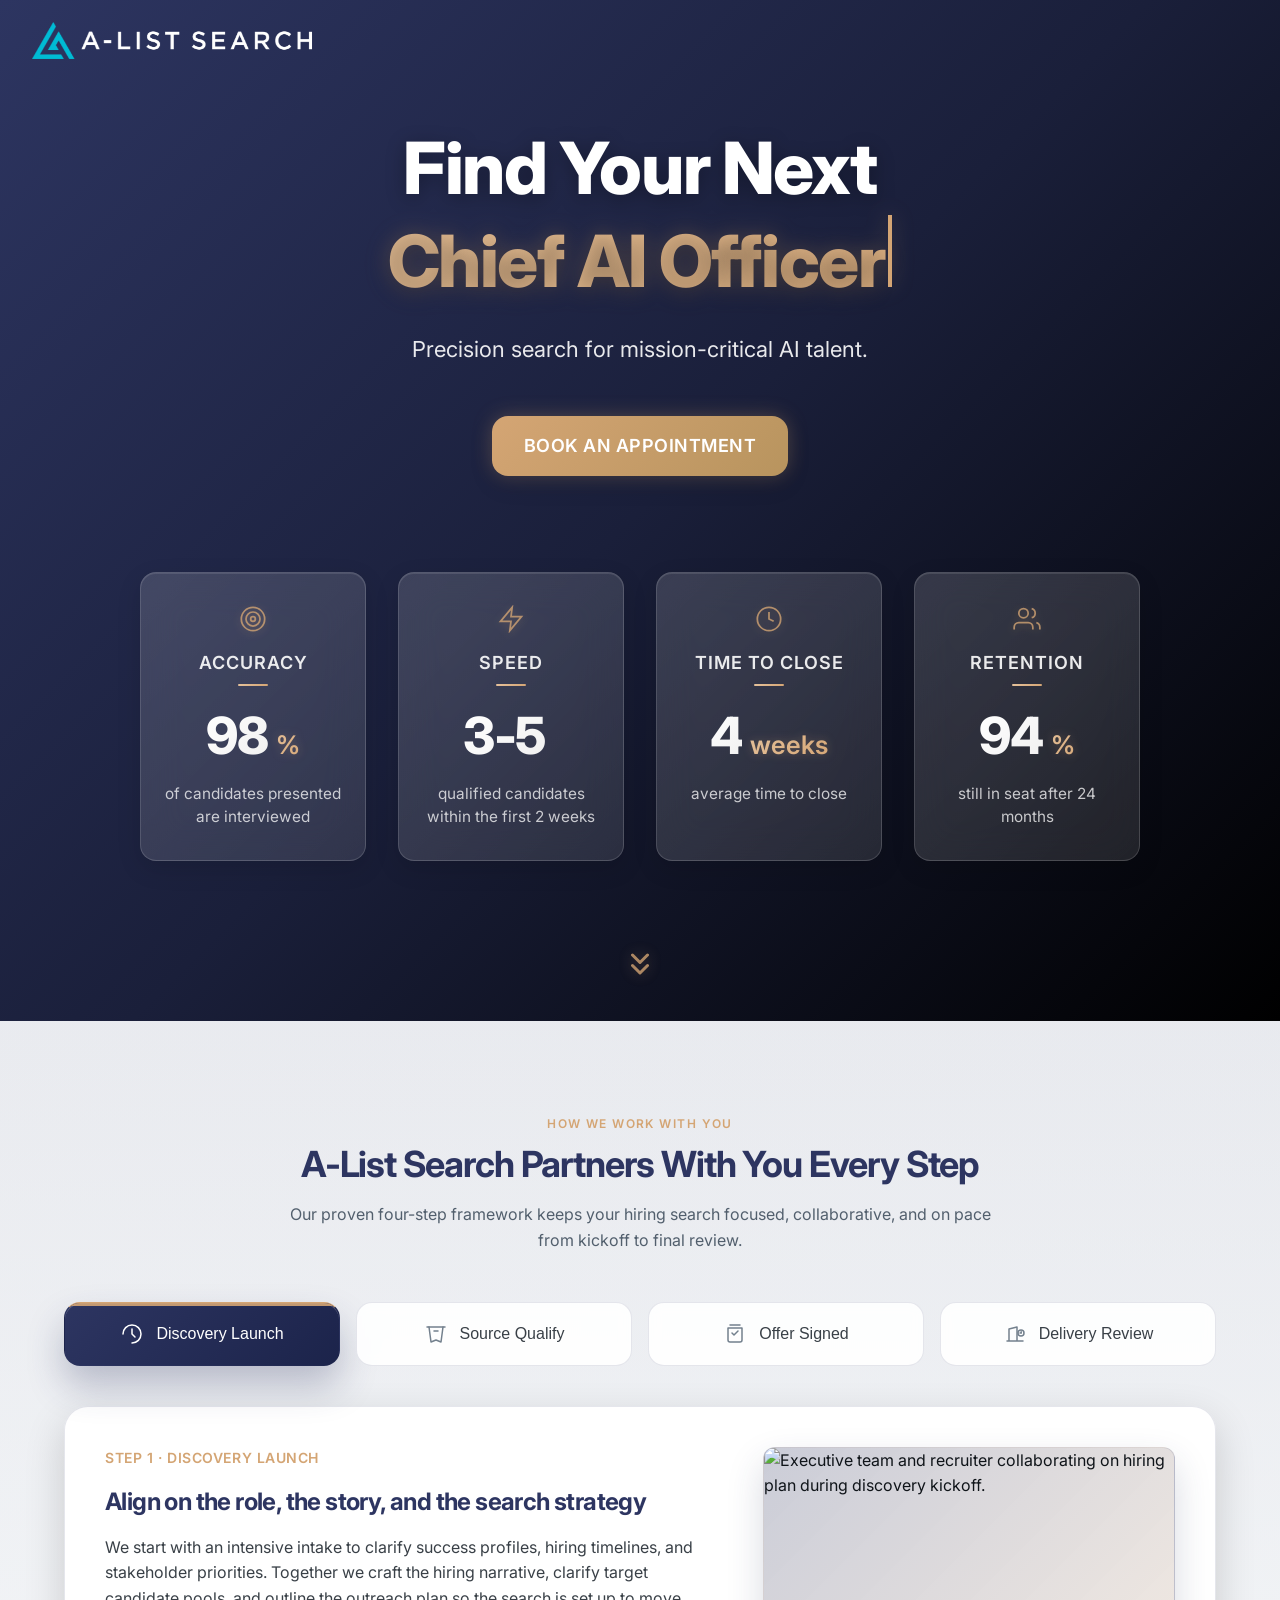
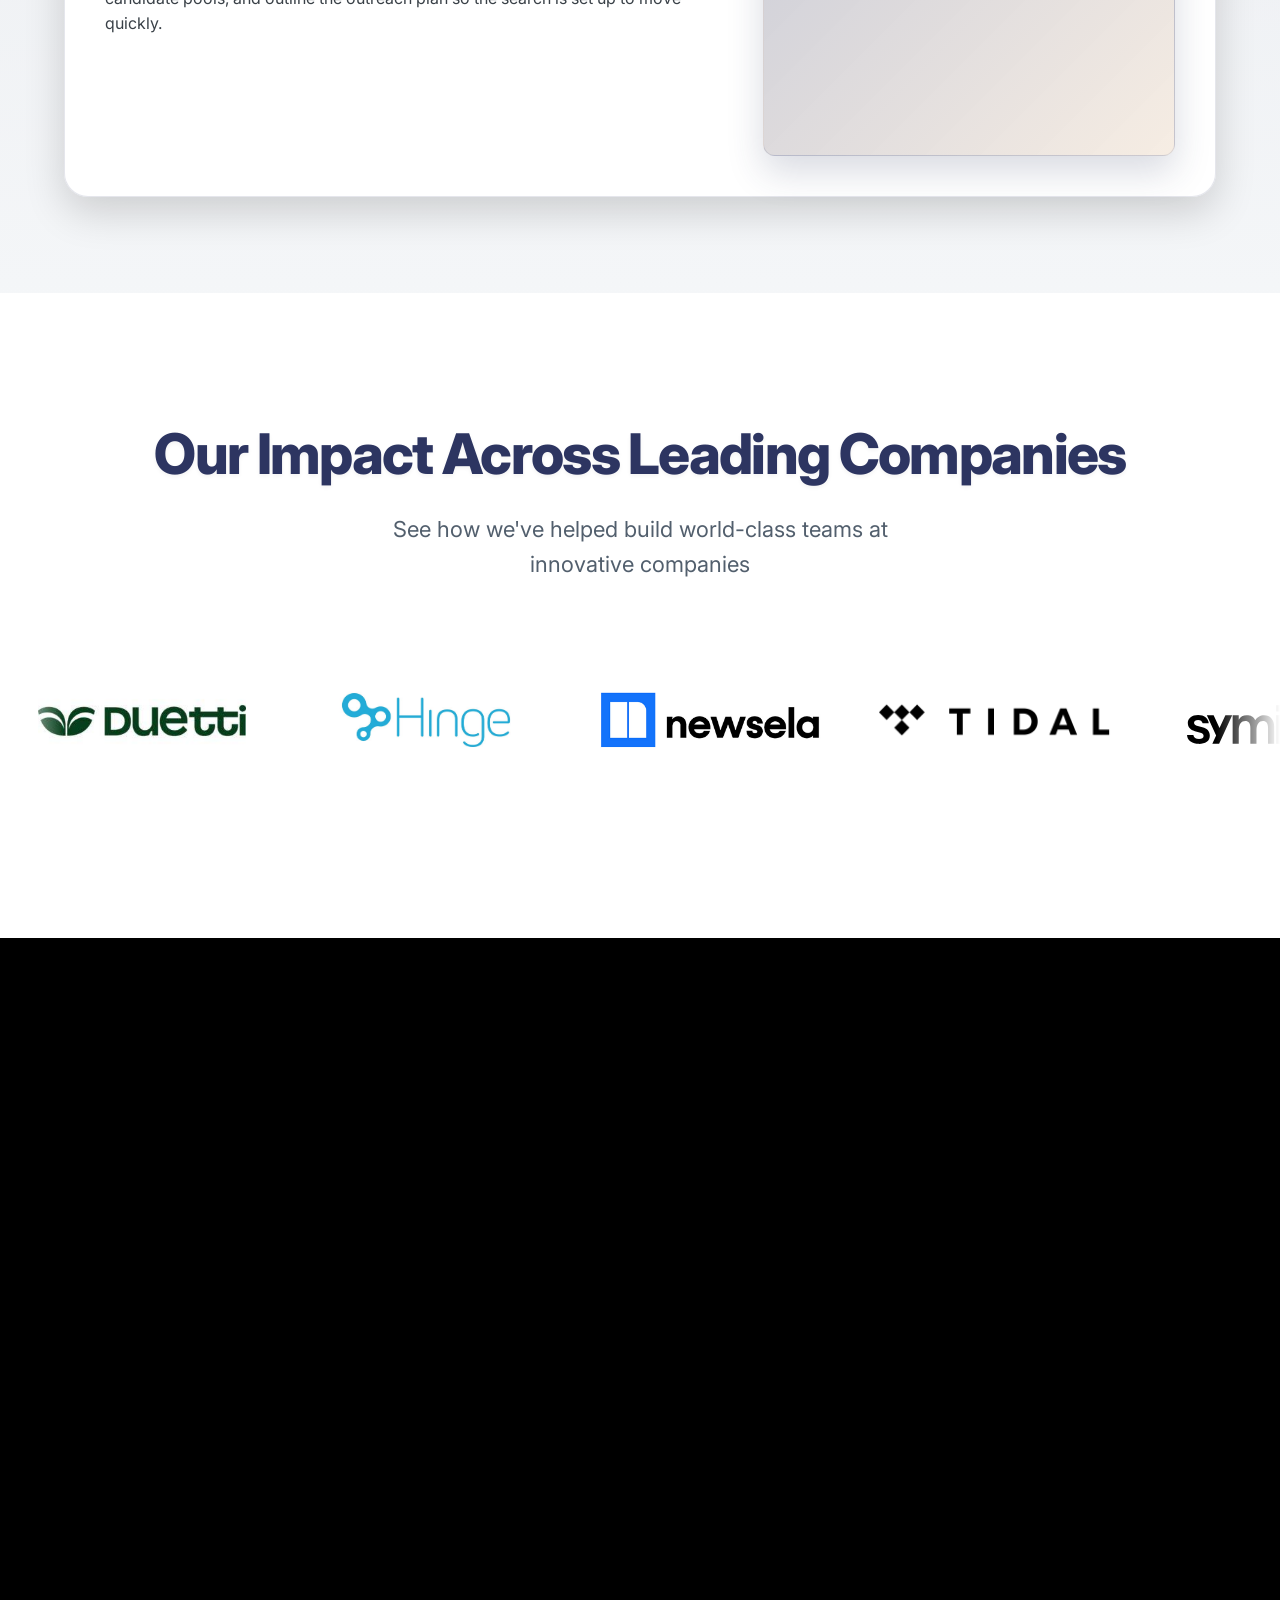
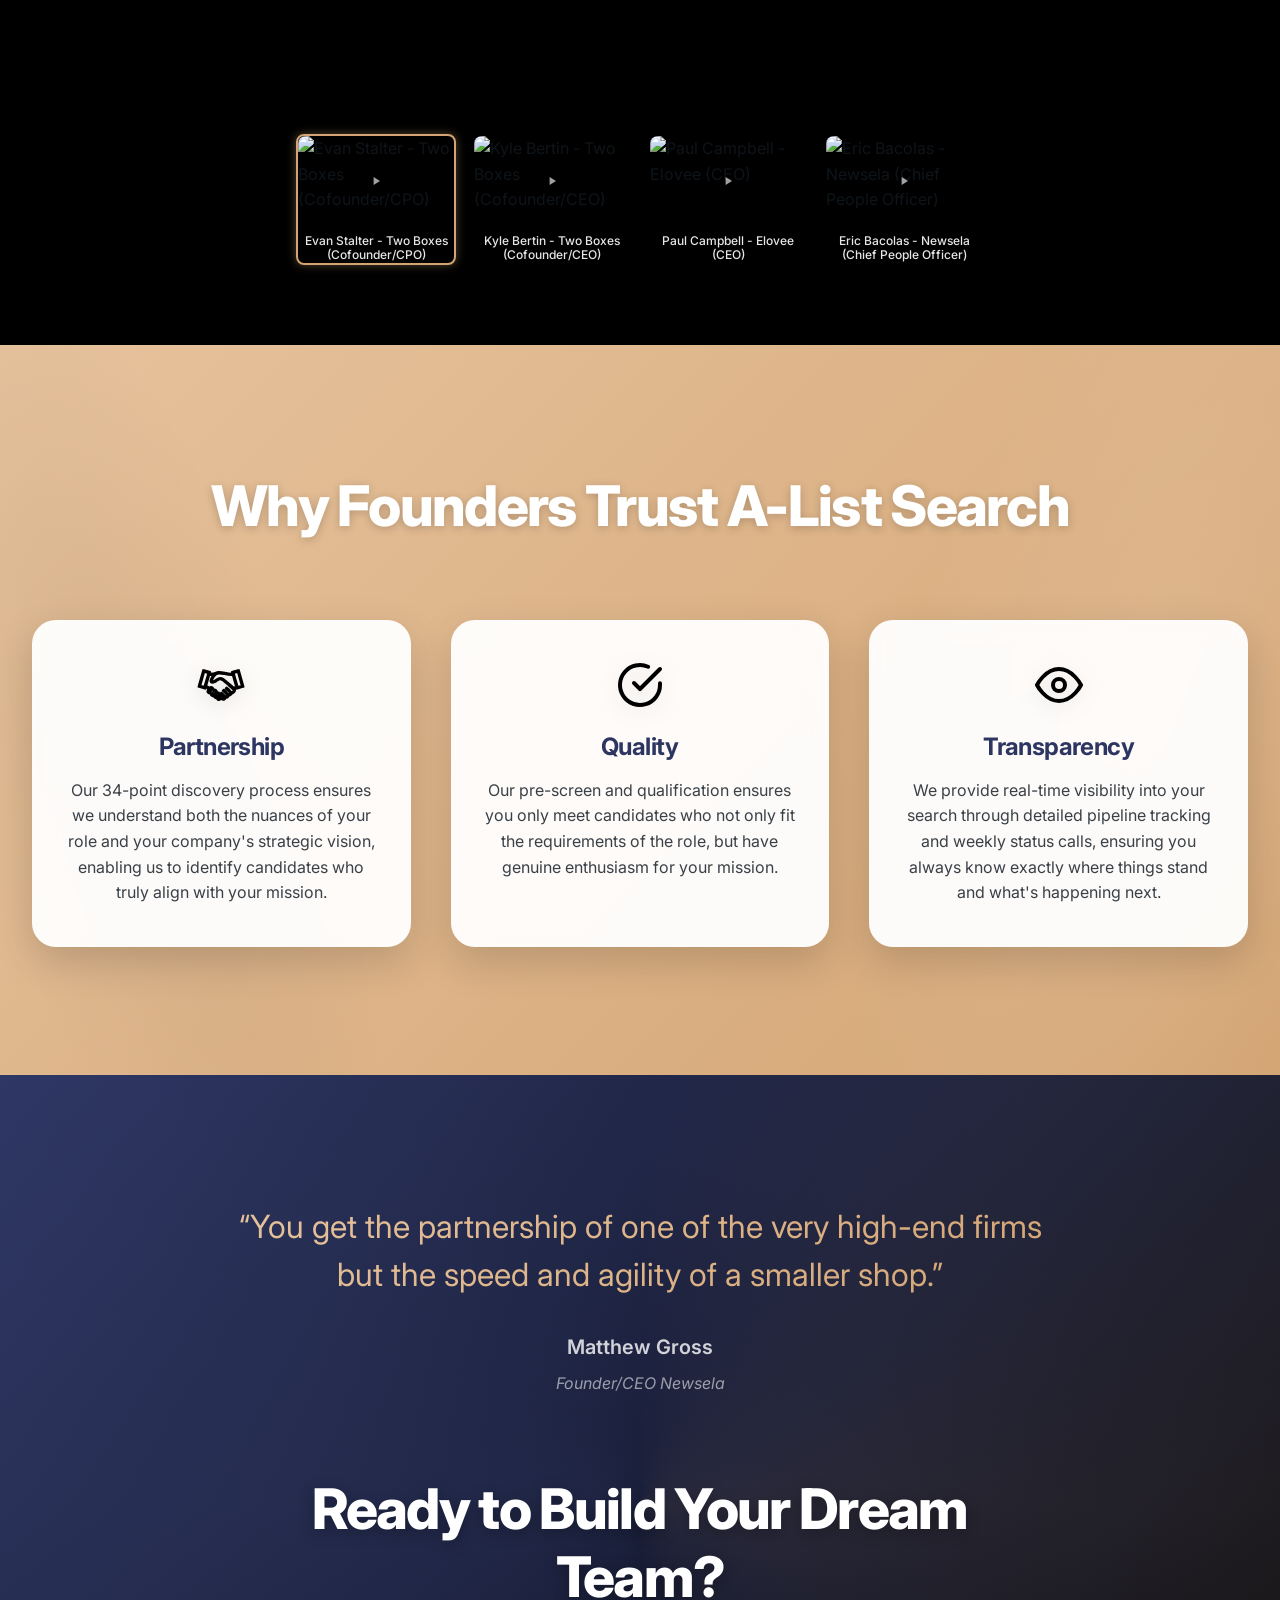
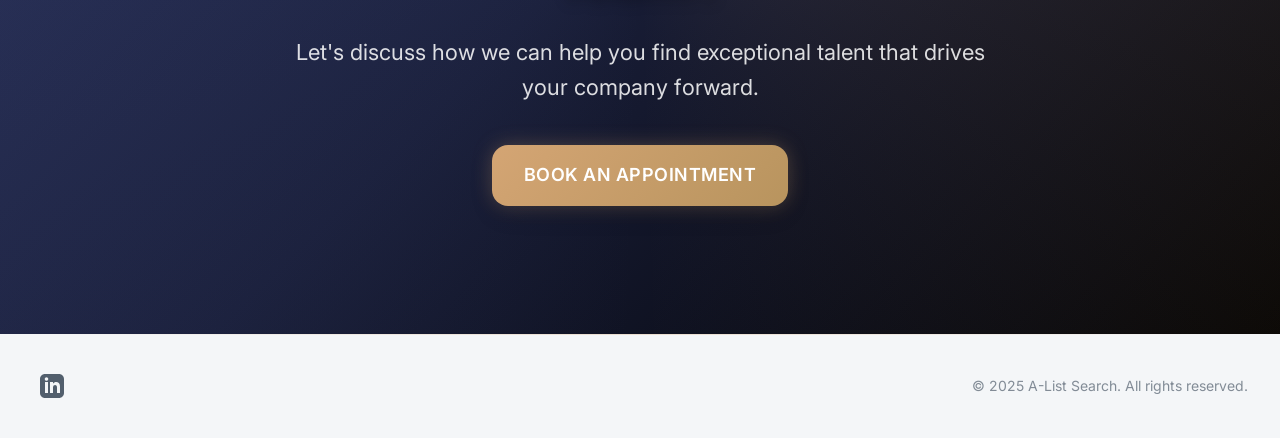
==== commit 2b648ee4: "Files refactored to consolidate directories for ease of management" ====
--- a/index.html
+++ b/index.html
@@ -11,14 +11,14 @@
 	<meta charset="UTF-8" />
 	<meta name="viewport" content="width=device-width, initial-scale=1, viewport-fit=cover">
 	<title>A-List Search</title>
-	<link rel="apple-touch-icon" sizes="180x180" href="https://alistsearch.ai/wp-content/themes/alistsearch/assets/images/favicons/apple-icon-180x180.png">
-	<link rel="icon" type="image/png" sizes="192x192" href="./wp-content/themes/alistsearch/assets/images/favicons/android-icon-192x192.png">
-	<link rel="icon" type="image/png" sizes="32x32" href="./wp-content/themes/alistsearch/assets/images/favicons/favicon-32x32.png">
-	<link rel="icon" type="image/png" sizes="96x96" href="./wp-content/themes/alistsearch/assets/images/favicons/favicon-96x96.png">
-	<link rel="icon" type="image/png" sizes="16x16" href="./wp-content/themes/alistsearch/assets/images/favicons/favicon-16x16.png">
-	<link rel="manifest" href="./wp-content/themes/alistsearch/manifest.json">
+	<link rel="apple-touch-icon" sizes="180x180" href="./images/favicons/apple-icon-180x180.png">
+	<link rel="icon" type="image/png" sizes="192x192" href="./images/favicons/android-icon-192x192.png">
+	<link rel="icon" type="image/png" sizes="32x32" href="./images/favicons/favicon-32x32.png">
+	<link rel="icon" type="image/png" sizes="96x96" href="./images/favicons/favicon-96x96.png">
+	<link rel="icon" type="image/png" sizes="16x16" href="./images/favicons/favicon-16x16.png">
+	<link rel="manifest" href="./manifest.json">
 	<meta name="msapplication-TileColor" content="#ffffff">
-	<meta name="msapplication-TileImage" content="https://alistsearch.ai/wp-content/themes/alistsearch/assets/images/favicons/ms-icon-144x144.png">
+	<meta name="msapplication-TileImage" content="/images/favicons/ms-icon-144x144.png">
 	<meta name="theme-color" content="#ffffff">
 	<link rel="preconnect" href="https://fonts.googleapis.com">
 	<link rel="preconnect" href="https://fonts.gstatic.com" crossorigin>
@@ -45,10 +45,10 @@
 	  gtag('config', 'G-RX5T1MRZJH');
 	</script>
 
-<link rel='stylesheet' href='./wp-content/themes/alistsearch/assets/css/alt/landing-page/base.css'>
-<link rel='stylesheet' href='./wp-content/themes/alistsearch/assets/css/alt/landing-page/layout.css'>
-<link rel='stylesheet' href='./wp-content/themes/alistsearch/assets/css/alt/landing-page/components.css'>
-	<meta property="og:image" content="https://alistsearch.ai/wp-content/themes/alistsearch/assets/images/alist-og-logo.jpg" />
+<link rel='stylesheet' href='./assets/css/base.css'>
+<link rel='stylesheet' href='./assets/css/layout.css'>
+<link rel='stylesheet' href='./assets/css/components.css'>
+	<meta property="og:image" content="https://alistsearch.ai/images/alist-og-logo.jpg" />
 </head>
 
 <body class="page-template page-template-alt-page-landing page-template-alt-page-landing-php page page-id-17769">
@@ -93,79 +93,79 @@
       // Array of placement objects, each containing a logo and title
       placements: [
           {
-            logo: './wp-content/uploads/2025/09/duetti-300x157.jpg',
-            size: 0.8
-          },
-          {
-            logo: './wp-content/uploads/2025/09/Hinge.jpg',
-            size: 0.8
-          },
-          {
-            logo: './wp-content/uploads/2025/09/newsela_featured_image.jpg',
+            logo: './images/logos/duetti-300x157.jpg',
+            size: 0.8
+          },
+          {
+            logo: './images/logos/Hinge.jpg',
+            size: 0.8
+          },
+          {
+            logo: './images/logos/newsela_featured_image.jpg',
             size: 0.9
           },
           {
-            logo: './wp-content/uploads/2025/09/Tidal-Logo-PNG-Pic.png',
+            logo: './images/logos/Tidal-Logo-PNG-Pic.png',
             size: 0.9
           },
           {
-            logo: './wp-content/uploads/2025/10/symitri.svg',
+            logo: './images/logos/symitri.svg',
             size: 0.7
           },
           {
-            logo: './wp-content/uploads/2025/09/4d090e12-7dd7-4a03-a99b-213e030a6030.jpg',
+            logo: './images/logos/4d090e12-7dd7-4a03-a99b-213e030a6030.jpg',
             size: 0.7
           },
           {
-            logo: './wp-content/uploads/2025/09/Two_Boxes_Logo.jpg',
+            logo: './images/logos/Two_Boxes_Logo.jpg',
             size: 0.7
           },
           {
-            logo: './wp-content/uploads/2025/09/bombas.png',
+            logo: './images/logos/bombas.png',
             size: 0.9
           },
           {
-            logo: './wp-content/uploads/2025/09/comcast_featured_image.jpg',
-            size: 0.8
-          },
-          {
-            logo: './wp-content/uploads/2025/09/de-shaw.png',
-            size: 0.8
-          },
-          {
-            logo: './wp-content/uploads/2025/09/EverC-1024x535.jpg',
+            logo: './images/logos/comcast_featured_image.jpg',
+            size: 0.8
+          },
+          {
+            logo: './images/logos/de-shaw.png',
+            size: 0.8
+          },
+          {
+            logo: './images/logos/EverC-1024x535.jpg',
             size: 1.4
           },
           {
-            logo: './wp-content/uploads/2025/09/freewheel_featured_image.jpg',
-            size: 0.8
-          },
-          {
-            logo: './wp-content/uploads/2025/09/gretel.png',
-            size: 0.8
-          },
-          {
-            logo: './wp-content/uploads/2025/09/ideon.png',
-            size: 0.8
-          },
-          {
-            logo: './wp-content/uploads/2025/09/Shazam_logo.png',
-            size: 0.8
-          },
-          {
-            logo: './wp-content/uploads/2025/09/lseg_logo_rgb_pos.jpg',
+            logo: './images/logos/freewheel_featured_image.jpg',
+            size: 0.8
+          },
+          {
+            logo: './images/logos/gretel.png',
+            size: 0.8
+          },
+          {
+            logo: './images/logos/ideon.png',
+            size: 0.8
+          },
+          {
+            logo: './images/logos/Shazam_logo.png',
+            size: 0.8
+          },
+          {
+            logo: './images/logos/lseg_logo_rgb_pos.jpg',
             size: 1
           },
           {
-            logo: './wp-content/uploads/2025/09/medidata_featured_image.jpg',
+            logo: './images/logos/medidata_featured_image.jpg',
             size: 1
           },
           {
-            logo: './wp-content/uploads/2025/09/singlecare_featured_image.jpg',
+            logo: './images/logos/singlecare_featured_image.jpg',
             size: 1
           },
           {
-            logo: './wp-content/uploads/2025/09/weworklogo-.png',
+            logo: './images/logos/weworklogo-.png',
             size: 0.9
           }
         ]
@@ -211,17 +211,17 @@
       // Array of feature objects, each with an icon, title, and description
       features: [{
           // Path to the feature's icon SVG file
-          icon: './wp-content/uploads/2025/03/handshake.svg',
+          icon: './images/icons/handshake.svg',
           title: 'Partnership',
           description: 'Our 34-point discovery process ensures we understand both the nuances of your role and your company\'s strategic vision, enabling us to identify candidates who truly align with your mission.'
         },
         {
-          icon: './wp-content/uploads/2025/03/check-circle.svg',
+          icon: './images/icons/check-circle.svg',
           title: 'Quality',
           description: 'Our pre-screen and qualification ensures you only meet candidates who not only fit the requirements of the role, but have genuine enthusiasm for your mission.'
         },
         {
-          icon: './wp-content/uploads/2025/03/eye.svg',
+          icon: './images/icons/eye.svg',
           title: 'Transparency',
           description: 'We provide real-time visibility into your search through detailed pipeline tracking and weekly status calls, ensuring you always know exactly where things stand and what\'s happening next.'
         }
@@ -232,7 +232,7 @@
     // Displays a client testimonial with attribution
     testimonial: {
       // The testimonial quote text
-      quote: "“You get the partnership of one of the very high-end firms but the speed and agility of a smaller shop.”",
+      quote: '“You get the partnership of one of the very high-end firms but the speed and agility of a smaller shop.”',
       // Information about the person giving the testimonial
       author: {
         name: 'Matthew Gross',
@@ -296,36 +296,6 @@
       title: 'Ready to Build Your Dream Team?',
       // Supporting text below the headline
       description: "Let's discuss how we can help you find exceptional talent that drives your company forward."
-    },
-    pricing: {
-      eyebrow: 'Simple, Transparent Pricing',
-      heading: '25% of Cash Compensation',
-      subheading: 'Paid in thirds as we move through each stage of the search.',
-      steps: [
-        {
-          icon: '🔍',
-          title: 'Start Search',
-          description: 'We kick things off by learning your story — why this role matters, what makes the opportunity compelling, and exactly what success looks like. Once aligned, we activate the search and hit the ground running.',
-          fee: '⅓ Fee'
-        },
-        {
-          icon: '📋',
-          title: 'Shortlist Delivered',
-          description: 'We have mapped the market, engaged top talent, and narrowed the field to a curated shortlist of exceptional candidates ready for next-round interviews.',
-          fee: '⅓ Fee'
-        },
-        {
-          icon: '🤝',
-          title: 'Offer Accepted',
-          description: 'Together, we have identified the right hire, navigated final rounds and successfully closed on your exceptional hire.',
-          fee: '⅓ Fee'
-        }
-      ],
-      guarantee: {
-        icon: '✅',
-        title: 'Backed by Our 90-Day Replacement Guarantee',
-        description: 'We stand behind every placement — because our success is measured by yours.'
-      }
     },
     howWeWork: {
       eyebrow: 'How We Work With You',
@@ -408,7 +378,7 @@
       </h1>
       <p class="hero__description"></p>
       <div class="hero__cta">
-        <a href="index.html#" class="button button--primary js-cta-link">Book an appointment</a>
+        <a href="/#" class="button button--primary js-cta-link">Book an appointment</a>
       </div>
 
       <!-- Metrics Section -->
@@ -474,25 +444,6 @@
     <div class="container">
       <h2 class="trust-features__title"></h2>
       <div class="grid"></div>
-    </div>
-  </section>
-
-  <!-- Pricing Section -->
-  <section class="pricing">
-    <div class="container">
-      <div class="pricing__intro">
-        <p class="pricing__eyebrow"></p>
-        <h2 class="pricing__heading"></h2>
-        <p class="pricing__subheading"></p>
-      </div>
-
-      <div class="pricing__timeline">
-        <!-- Steps will be populated by JavaScript -->
-      </div>
-
-      <div class="pricing__guarantee">
-        <!-- Guarantee will be populated by JavaScript -->
-      </div>
     </div>
   </section>
 
@@ -514,7 +465,7 @@
         <h2></h2>
         <p></p>
         <div class="final-cta__buttons">
-          <a href="index.html#" class="button button--primary js-cta-link">Book an appointment</a>
+          <a href="/#" class="button button--primary js-cta-link">Book an appointment</a>
         </div>
       </div>
     </div>
@@ -539,6 +490,6 @@
 </footer>
 
 
-<script src="./wp-content/themes/alistsearch/assets/js/alt/landing-page/main.js"></script>
+<script src="./assets/js/main.js"></script>
 </body>
 </html>
--- a/assets/css/base.css
+++ b/assets/css/base.css
@@ -0,0 +1,128 @@
+/* Base styles with enhanced color system */
+:root {
+  /* Enhanced primary colors with depth */
+  --color-primary: #2d3561;
+  --color-primary-dark: hsl(230, 46%, 20%);
+  --color-primary-light: #4a5596;
+  --color-primary-text: #ffffff;
+  --color-secondary: #d4a574;
+  --color-secondary-light: #e6c29c;
+  --color-secondary-dark: #b8945e;
+  
+  /* Enhanced grayscale palette */
+  --color-gray-50: #fafbfc;
+  --color-gray-100: #f4f6f8;
+  --color-gray-200: #e8ecef;
+  --color-gray-300: #d6dde4;
+  --color-gray-400: #a3adb8;
+  --color-gray-500: #73808d;
+  --color-gray-600: #525f6d;
+  --color-gray-700: #394047;
+  --color-gray-800: #212529;
+  --color-gray-900: #0f1419;
+  
+  /* Advanced gradient variables */
+  --gradient-primary: linear-gradient(135deg, var(--color-primary) 0%, var(--color-primary-dark) 100%);
+  --gradient-hero: linear-gradient(135deg, var(--color-primary) 0%, #1a1f3a 50%, #000000 100%);
+  --gradient-secondary: linear-gradient(135deg, var(--color-secondary-light) 0%, var(--color-secondary) 100%);
+  --gradient-glass: linear-gradient(135deg, rgba(255, 255, 255, 0.1) 0%, rgba(255, 255, 255, 0.05) 100%);
+  
+  /* Shadow system */
+  --shadow-sm: 0 2px 8px rgba(0, 0, 0, 0.08);
+  --shadow-md: 0 8px 25px rgba(0, 0, 0, 0.12);
+  --shadow-lg: 0 15px 40px rgba(0, 0, 0, 0.16);
+  --shadow-xl: 0 25px 50px rgba(0, 0, 0, 0.2);
+  --shadow-glow: 0 0 30px rgba(212, 165, 116, 0.3);
+  
+  /* Animation durations */
+  --duration-fast: 0.2s;
+  --duration-normal: 0.3s;
+  --duration-slow: 0.6s;
+  
+  /* Easing curves */
+  --ease-out: cubic-bezier(0.25, 0.46, 0.45, 0.94);
+  --ease-in-out: cubic-bezier(0.645, 0.045, 0.355, 1);
+  
+  /* Border radius system */
+  --radius-sm: 8px;
+  --radius-md: 12px;
+  --radius-lg: 16px;
+  --radius-xl: 24px;
+  --radius-full: 50%;
+}
+
+/* Enhanced body with smooth scrolling */
+body {
+  font-family: 'Inter', -apple-system, BlinkMacSystemFont, "Segoe UI", Roboto, "Helvetica Neue", Arial, sans-serif;
+  line-height: 1.6;
+  color: var(--color-gray-900);
+  margin: 0;
+  min-height: 100vh;
+  scroll-behavior: smooth;
+  overflow-x: hidden;
+  background: linear-gradient(135deg, var(--color-gray-50) 0%, var(--color-gray-100) 100%);
+  
+  /* Enhanced font rendering */
+  -webkit-font-smoothing: antialiased;
+  -moz-osx-font-smoothing: grayscale;
+  text-rendering: optimizeLegibility;
+  
+  
+  /* Performance optimizations */
+  will-change: auto;
+}
+
+/* Enhanced Typography System */
+h1, h2, h3, h4, h5, h6 {
+  margin: 0;
+  font-weight: 700;
+  line-height: 1.2;
+  letter-spacing: -0.025em;
+  font-feature-settings: 'kern' 1, 'liga' 1;
+}
+
+h1 {
+  font-size: clamp(2.5rem, 5vw, 4rem);
+  font-weight: 800;
+  letter-spacing: -0.04em;
+}
+
+h2 {
+  font-size: clamp(2rem, 4vw, 3rem);
+  font-weight: 700;
+  letter-spacing: -0.03em;
+}
+
+h3 {
+  font-size: clamp(1.5rem, 3vw, 2rem);
+  font-weight: 600;
+}
+
+p {
+  margin: 0;
+  font-size: clamp(1rem, 2vw, 1.125rem);
+  line-height: 1.7;
+}
+
+/* Enhanced link styles */
+a {
+  color: inherit;
+  text-decoration: none;
+  transition: all var(--duration-normal) var(--ease-out);
+}
+
+a:hover {
+  color: var(--color-secondary);
+}
+
+.sr-only {
+  position: absolute;
+  width: 1px;
+  height: 1px;
+  padding: 0;
+  margin: -1px;
+  overflow: hidden;
+  clip: rect(0, 0, 0, 0);
+  white-space: nowrap;
+  border: 0;
+}
--- a/assets/css/layout.css
+++ b/assets/css/layout.css
@@ -0,0 +1,145 @@
+/* Layout components */
+.container {
+  width: 100%;
+  max-width: 1280px;
+  margin: 0 auto;
+  box-sizing: border-box;
+}
+
+@media (max-width: 1320px) {
+  .container {
+    padding-left: 2rem;
+    padding-right: 2rem;
+  }
+}
+
+.grid {
+  display: grid;
+  gap: 2.5rem;
+  grid-template-columns: 1fr;
+  width: 100%;
+}
+
+@media (min-width: 768px) {
+  .grid {
+    grid-template-columns: repeat(3, 1fr);
+    gap: 2.5rem;
+  }
+}
+
+.flex {
+  display: flex;
+}
+
+.flex-col {
+  flex-direction: column;
+}
+
+.items-center {
+  align-items: center;
+}
+
+.justify-between {
+  justify-content: space-between;
+}
+
+.gap-4 {
+  gap: 1rem;
+}
+
+.video-wrapper {
+  position: relative;
+  padding-bottom: 56.25%; /* 16:9 aspect ratio */
+  height: 0;
+  overflow: hidden;
+  max-width: 100%;
+  margin: 2rem 0;
+}
+
+.video-wrapper iframe {
+  position: absolute;
+  top: 0;
+  left: 0;
+  width: 100%;
+  height: 100%;
+  border: 0;
+  border-radius: 0.5rem;
+}
+
+/**************************/
+/*                        */
+/*         Header         */
+/*                        */
+/**************************/
+
+#header {
+  position: absolute;
+  top: 0;
+  left: 0;
+  padding-left: env(safe-area-inset-left);
+  padding-right: env(safe-area-inset-right);
+  height: 50px;
+  line-height: 50px;
+  z-index: 100;
+  box-shadow: none;
+  -webkit-transition: all 0.2s;
+  -ms-transition: all 0.2s;
+  transition: all 0.2s;
+}
+
+@media only screen and (min-width: 1024px) {
+  #header {
+    height: 80px;
+    line-height: 80px;
+  }
+}
+
+}
+html #wpadminbar {
+  position: fixed;
+}
+.admin-bar #header {
+  top: 46px;
+}
+@media only screen and (min-width: 783px) {
+  .admin-bar #header {
+    top: 32px;
+  }
+}
+
+#header > .container {
+  height: 100%;
+}
+
+@media screen and (min-width: 1320px) {
+  #header .container {
+    max-width: 1320px;
+    padding-left: 2rem;
+    padding-right: 2rem;
+  }
+}
+
+.logo {
+  margin: 0;
+  display: block;
+  float: left;
+  width: 230px;
+  height: 100%;
+}
+
+@media only screen and (min-width: 1024px) {
+  .logo {
+    width: 280px;
+  }
+}
+
+.logo a {
+  overflow: hidden;
+  text-indent: 100%;
+  white-space: nowrap;
+  display: block;
+  width: 100%;
+  height: 100%;
+  background: url(../../../images/a-list-search-dark-alt.png) center center no-repeat;
+  background-size: contain;
+}
--- a/assets/css/components.css
+++ b/assets/css/components.css
@@ -0,0 +1,1855 @@
+/* Navigation */
+.nav {
+  background: white;
+  box-shadow: var(--shadow-sm);
+  position: sticky;
+  top: 0;
+  z-index: 50;
+}
+
+.nav__container {
+  height: 4rem;
+}
+
+.nav__logo {
+  font-size: 1.5rem;
+  font-weight: 700;
+  color: var(--color-gray-900);
+}
+
+.nav__button {
+  padding: 0.5rem;
+  border-radius: var(--radius-sm);
+  border: none;
+  background: transparent;
+  color: var(--color-gray-600);
+  cursor: pointer;
+  transition: background-color var(--duration-fast);
+}
+
+.nav__button:hover {
+  background-color: var(--color-gray-100);
+}
+
+.hero {
+  padding: 8rem 0 10rem;
+  text-align: center;
+  background: var(--gradient-hero);
+  color: var(--color-primary-text);
+  position: relative;
+  min-height: 100vh;
+  display: flex;
+  align-items: center;
+}
+
+.hero__title {
+  font-size: clamp(2.5rem, 6vw, 4.5rem);
+  font-weight: 800;
+  line-height: 1.1;
+  margin-bottom: 2rem;
+  letter-spacing: -0.02em;
+  position: relative;
+  z-index: 2;
+
+  /* Text shadow for depth */
+  text-shadow: 0 4px 20px rgba(0, 0, 0, 0.3);
+
+  /* Subtle animation on load */
+  animation: titleSlideIn var(--duration-slow) var(--ease-out) forwards;
+  opacity: 0;
+  transform: translateY(30px);
+}
+
+@keyframes titleSlideIn {
+  to {
+    opacity: 1;
+    transform: translateY(0);
+  }
+}
+
+.hero__title > span:first-child {
+  display: block;
+}
+
+.hero__title .hero__role {
+  display: block;
+  margin-top: 0.5rem;
+}
+
+.hero__role span#role {
+  display: inline;
+}
+
+.hero__cursor {
+  display: inline-block !important;
+}
+
+.hero__role {
+  color: var(--color-secondary);
+  display: block;
+  position: relative;
+  background: var(--gradient-secondary);
+  -webkit-background-clip: text;
+  -webkit-text-fill-color: transparent;
+  background-clip: text;
+
+  /* Subtle glow effect */
+  filter: drop-shadow(0 0 10px rgba(212, 165, 116, 0.3));
+}
+
+.hero__cursor {
+  display: inline-block;
+  width: 4px;
+  height: 1em;
+  background-color: var(--color-secondary);
+  margin-left: 4px;
+  vertical-align: baseline;
+  animation: blink 0.75s step-end infinite;
+}
+
+@keyframes blink {
+  from, to {
+    opacity: 1;
+  }
+  50% {
+    opacity: 0;
+  }
+}
+
+/* How We Work Section */
+.how-we-work {
+  background: linear-gradient(180deg, rgba(45, 53, 97, 0.08) 0%, rgba(244, 246, 248, 0.96) 100%);
+  padding: 96px 0;
+}
+
+@media screen and (max-width: 1199px) {
+  .how-we-work {
+    padding: 64px 0;
+  }
+}
+
+@media screen and (max-width: 767px) {
+  .how-we-work {
+    padding: 48px 0;
+  }
+}
+
+.how-we-work .container {
+  max-width: 1200px;
+  margin: 0 auto;
+  padding: 0 24px;
+}
+
+.how-we-work__intro {
+  max-width: 720px;
+  margin: 0 auto 48px;
+  text-align: center;
+  color: var(--color-gray-900);
+}
+
+.how-we-work__eyebrow {
+  text-transform: uppercase;
+  letter-spacing: 0.12em;
+  font-size: 12px;
+  line-height: 14px;
+  font-weight: 600;
+  color: var(--color-secondary);
+  margin-bottom: 12px;
+}
+
+.how-we-work__heading {
+  font-size: 36px;
+  line-height: 1.2;
+  font-weight: 700;
+  margin-bottom: 16px;
+  color: var(--color-primary);
+}
+
+@media screen and (max-width: 767px) {
+  .how-we-work__heading {
+    font-size: 28px;
+  }
+}
+
+.how-we-work__subheading {
+  font-size: 16px;
+  line-height: 1.6;
+  margin: 0;
+  color: var(--color-gray-600);
+}
+
+.how-we-work__tabs {
+  display: grid;
+  grid-template-columns: repeat(4, minmax(0, 1fr));
+  gap: 16px;
+  margin-bottom: 40px;
+}
+
+@media screen and (max-width: 991px) {
+  .how-we-work__tabs {
+    grid-template-columns: repeat(2, minmax(0, 1fr));
+  }
+}
+
+@media screen and (max-width: 575px) {
+  .how-we-work__tabs {
+    grid-template-columns: repeat(2, minmax(0, 1fr));
+    gap: 12px;
+  }
+}
+
+.how-we-work__tab {
+  position: relative;
+  border: 1px solid rgba(45, 53, 97, 0.12);
+  background: rgba(255, 255, 255, 0.9);
+  border-radius: 16px;
+  padding: 16px 24px;
+  font-size: 16px;
+  font-weight: 500;
+  color: var(--color-gray-700);
+  cursor: pointer;
+  transition: transform 200ms ease, box-shadow 200ms ease, background 200ms ease;
+  display: flex;
+  align-items: center;
+  justify-content: center;
+  gap: 12px;
+  min-height: 64px;
+  scroll-snap-align: center;
+  backdrop-filter: blur(6px);
+  overflow: hidden;
+}
+
+@media screen and (max-width: 767px) {
+  .how-we-work__tab {
+    padding: 12px 16px;
+    min-height: 56px;
+    flex: 0 0 auto;
+  }
+}
+
+.how-we-work__tab-icon {
+  width: 24px;
+  height: 24px;
+  display: flex;
+  align-items: center;
+  justify-content: center;
+}
+
+.how-we-work__tab svg {
+  width: 24px;
+  height: 24px;
+  color: var(--color-gray-500);
+  transition: color 200ms ease;
+}
+
+.how-we-work__tab:focus-visible {
+  outline: 2px solid #4c3fff;
+  outline-offset: 2px;
+}
+
+.how-we-work__tab:hover {
+  transform: translateY(-2px);
+  box-shadow: 0 16px 30px rgba(45, 53, 97, 0.16);
+}
+
+.how-we-work__tab[aria-selected="true"] {
+  background: var(--gradient-primary);
+  color: var(--color-primary-text);
+  border-color: transparent;
+  box-shadow: 0 20px 36px rgba(45, 53, 97, 0.28);
+  border-top-color: var(--color-secondary);
+}
+
+.how-we-work__tab[aria-selected="true"] svg {
+  color: var(--color-primary-text);
+}
+
+.how-we-work__tab[aria-selected="true"]::before {
+  content: "";
+  position: absolute;
+  inset: 0;
+  border-radius: 16px;
+  box-shadow: inset 0 1px 0 rgba(255, 255, 255, 0.45);
+  opacity: 0.55;
+}
+
+.how-we-work__tab::after {
+  content: "";
+  position: absolute;
+  left: 0;
+  top: 0;
+  height: 3px;
+  width: 100%;
+  background: linear-gradient(135deg, rgba(255, 255, 255, 0), rgba(255, 255, 255, 0));
+  border-top-left-radius: 16px;
+  border-top-right-radius: 16px;
+  transition: background 200ms ease;
+}
+
+.how-we-work__tab[aria-selected="true"]::after {
+  background: var(--color-secondary);
+  opacity: 0.9;
+}
+
+.how-we-work__panel {
+  background: rgba(255, 255, 255, 0.98);
+  border-radius: 24px;
+  padding: 40px;
+  box-shadow: var(--shadow-lg);
+  border: 1px solid rgba(45, 53, 97, 0.12);
+  display: none;
+}
+
+.how-we-work__panel.is-active {
+  display: block;
+}
+
+@media screen and (max-width: 991px) {
+  .how-we-work__panel {
+    padding: 32px;
+  }
+}
+
+@media screen and (max-width: 767px) {
+  .how-we-work__panel {
+    padding: 24px;
+  }
+}
+
+.how-we-work__content {
+  display: flex;
+  align-items: stretch;
+  gap: 40px;
+}
+
+@media screen and (max-width: 991px) {
+  .how-we-work__content {
+    gap: 24px;
+  }
+}
+
+@media screen and (max-width: 767px) {
+  .how-we-work__content {
+    flex-direction: column;
+  }
+}
+
+.how-we-work__text {
+  flex: 1 1 60%;
+  display: flex;
+  flex-direction: column;
+  gap: 16px;
+  transform: translateY(0);
+  opacity: 1;
+  transition: opacity 200ms ease, transform 200ms ease;
+}
+
+.how-we-work__text.is-transitioning {
+  opacity: 0;
+  transform: translateY(16px);
+}
+
+.how-we-work__chip {
+  display: inline-flex;
+  align-items: center;
+  border-radius: 999px;
+  color: var(--color-secondary);
+  font-size: 14px;
+  font-weight: 600;
+  letter-spacing: 0.04em;
+  text-transform: uppercase;
+}
+
+.how-we-work__headline {
+  font-size: 24px;
+  line-height: 1.4;
+  font-weight: 700;
+  margin: 0;
+  color: var(--color-primary);
+}
+
+.how-we-work__body {
+  font-size: 16px;
+  line-height: 1.6;
+  margin: 0;
+  color: var(--color-gray-700);
+}
+
+.how-we-work__bullets {
+  margin: 8px 0 0;
+  padding-left: 20px;
+  display: flex;
+  flex-direction: column;
+  gap: 8px;
+  font-size: 16px;
+  line-height: 1.6;
+  color: var(--color-gray-600);
+}
+
+.how-we-work__bullets[hidden] {
+  display: none;
+}
+
+.how-we-work__image-wrapper {
+  flex: 1 1 40%;
+  position: relative;
+  display: flex;
+  align-items: center;
+  justify-content: center;
+  transform: translateY(0);
+  opacity: 1;
+  transition: opacity 200ms ease, transform 200ms ease;
+}
+
+.how-we-work__image-wrapper.is-transitioning {
+  opacity: 0;
+  transform: translateY(16px);
+}
+
+.how-we-work__image-frame {
+  width: 100%;
+  max-width: 420px;
+  aspect-ratio: 4 / 3;
+  border-radius: 12px;
+  overflow: hidden;
+  box-shadow: 0 16px 36px rgba(45, 53, 97, 0.18);
+  background: linear-gradient(135deg, rgba(45, 53, 97, 0.25), rgba(212, 165, 116, 0.2));
+  border: 1px solid rgba(45, 53, 97, 0.12);
+}
+
+.how-we-work__image-frame img {
+  width: 100%;
+  height: 100%;
+  object-fit: cover;
+  display: block;
+}
+
+@media screen and (max-width: 1199px) {
+  .how-we-work__text {
+    flex-basis: 55%;
+  }
+
+  .how-we-work__image-wrapper {
+    flex-basis: 45%;
+  }
+}
+
+@media screen and (max-width: 767px) {
+  .how-we-work__image-frame {
+    max-width: 100%;
+  }
+}
+
+@media (prefers-reduced-motion: reduce) {
+  .how-we-work__tab,
+  .how-we-work__text,
+  .how-we-work__image-wrapper {
+    transition: none;
+  }
+}
+
+.hero__description {
+  max-width: 42rem;
+  margin: 2rem auto;
+  font-size: clamp(1.125rem, 2.5vw, 1.375rem);
+  line-height: 1.6;
+  color: rgba(255, 255, 255, 0.9);
+  font-weight: 400;
+  position: relative;
+  z-index: 2;
+
+  /* Staggered animation */
+  animation: descriptionSlideIn var(--duration-slow) var(--ease-out) 0.3s forwards;
+  opacity: 0;
+  transform: translateY(20px);
+}
+
+@keyframes descriptionSlideIn {
+  to {
+    opacity: 1;
+    transform: translateY(0);
+  }
+}
+
+.hero__cta {
+  margin-top: 3rem;
+  position: relative;
+  z-index: 2;
+
+  /* Staggered animation */
+  animation: ctaSlideIn var(--duration-slow) var(--ease-out) 0.6s forwards;
+  opacity: 0;
+  transform: translateY(20px);
+}
+
+@keyframes ctaSlideIn {
+  to {
+    opacity: 1;
+    transform: translateY(0);
+  }
+}
+
+/* Enhanced Metrics Section */
+.hero__metrics {
+  margin-top: 6rem;
+  opacity: 0;
+  transform: translateY(30px);
+  transition: opacity var(--duration-slow) var(--ease-out), transform var(--duration-slow) var(--ease-out);
+  position: relative;
+  z-index: 2;
+}
+
+.hero__metrics.animate {
+  opacity: 1;
+  transform: translateY(0);
+}
+
+.metrics-grid {
+  display: grid;
+  grid-template-columns: 1fr;
+  gap: 1.5rem;
+  max-width: 1200px;
+  margin: 0 auto;
+}
+
+/* Flexible grid system for 2-6 metrics */
+.metrics-grid[data-count="2"] {
+  max-width: 600px;
+}
+
+.metrics-grid[data-count="3"] {
+  max-width: 900px;
+}
+
+.metrics-grid[data-count="4"] {
+  max-width: 1000px;
+}
+
+.metrics-grid[data-count="5"] {
+  max-width: 1200px;
+}
+
+.metrics-grid[data-count="6"] {
+  max-width: 1200px;
+}
+
+@media (min-width: 480px) {
+  .metrics-grid {
+    grid-template-columns: repeat(2, 1fr);
+    gap: 2rem;
+  }
+
+  .metrics-grid[data-count="2"] {
+    grid-template-columns: repeat(2, 1fr);
+  }
+
+  .metrics-grid[data-count="3"] {
+    grid-template-columns: repeat(2, 1fr);
+  }
+}
+
+@media (min-width: 640px) {
+  .metrics-grid[data-count="3"] {
+    grid-template-columns: repeat(3, 1fr);
+  }
+}
+
+@media (min-width: 800px) {
+  .metrics-grid[data-count="2"] {
+    grid-template-columns: repeat(2, 1fr);
+  }
+
+  .metrics-grid[data-count="3"] {
+    grid-template-columns: repeat(3, 1fr);
+  }
+
+  .metrics-grid[data-count="4"] {
+    grid-template-columns: repeat(4, 1fr);
+  }
+
+  .metrics-grid[data-count="5"] {
+    grid-template-columns: repeat(5, 1fr);
+  }
+
+  .metrics-grid[data-count="6"] {
+    grid-template-columns: repeat(3, 1fr);
+  }
+}
+
+@media (min-width: 1280px) {
+  .metrics-grid[data-count="6"] {
+    grid-template-columns: repeat(6, 1fr);
+  }
+}
+
+.metric-card {
+  background: rgba(255, 255, 255, 0.06);
+  backdrop-filter: blur(20px);
+  border: 1px solid rgba(255, 255, 255, 0.15);
+  border-radius: var(--radius-lg);
+  padding: 2rem 1.5rem;
+  text-align: center;
+  transition: all var(--duration-normal) var(--ease-out);
+  position: relative;
+  overflow: hidden;
+
+  /* Enhanced glass effect */
+  box-shadow: var(--shadow-md), inset 0 1px 0 rgba(255, 255, 255, 0.1);
+
+  /* Subtle gradient overlay */
+  background-image: var(--gradient-glass);
+}
+
+.metric-card::before {
+  content: '';
+  position: absolute;
+  top: 0;
+  left: 0;
+  right: 0;
+  height: 3px;
+  background: var(--gradient-secondary);
+  opacity: 0;
+  transition: opacity var(--duration-normal) var(--ease-out);
+  border-radius: var(--radius-lg) var(--radius-lg) 0 0;
+}
+
+
+.metric-card:hover {
+  transform: translateY(-4px);
+  background: rgba(255, 255, 255, 0.12);
+  border-color: rgba(255, 255, 255, 0.3);
+  box-shadow: 0 8px 32px rgba(0, 0, 0, 0.3);
+}
+
+.metric-card:hover::before {
+  opacity: 1;
+}
+
+.metric-card__icon {
+  margin-bottom: 1rem;
+  display: flex;
+  justify-content: center;
+  opacity: 0.8;
+  transition: all var(--duration-normal) var(--ease-out);
+}
+
+.metric-card__icon svg {
+  width: 28px;
+  height: 28px;
+  stroke-width: 1.5;
+  color: var(--color-secondary);
+  filter: drop-shadow(0 2px 4px rgba(212, 165, 116, 0.3));
+}
+
+.metric-card:hover .metric-card__icon {
+  opacity: 1;
+  transform: scale(1.1);
+}
+
+.metric-card:hover .metric-card__icon svg {
+  filter: drop-shadow(0 4px 8px rgba(212, 165, 116, 0.4));
+}
+
+.metric-card__number {
+  font-size: clamp(2.5rem, 4vw, 3.5rem);
+  font-weight: 800;
+  color: var(--color-primary-text);
+  line-height: 1;
+  display: inline-block;
+  min-height: 2.5rem;
+  background: linear-gradient(135deg, #ffffff 0%, #f0f0f0 100%);
+  -webkit-background-clip: text;
+  -webkit-text-fill-color: transparent;
+  background-clip: text;
+  animation: numberGlow 3s ease-in-out infinite;
+  letter-spacing: -0.02em;
+}
+
+@keyframes numberGlow {
+  0%, 100% {
+    filter: drop-shadow(0 0 5px rgba(255, 255, 255, 0.3));
+  }
+  50% {
+    filter: drop-shadow(0 0 10px rgba(255, 255, 255, 0.4));
+  }
+}
+
+
+.metric-card__unit {
+  font-size: clamp(1.25rem, 2vw, 1.75rem);
+  font-weight: 600;
+  background: var(--gradient-secondary);
+  -webkit-background-clip: text;
+  -webkit-text-fill-color: transparent;
+  background-clip: text;
+  display: inline-block;
+  margin-left: 0.25rem;
+  filter: drop-shadow(0 0 5px rgba(212, 165, 116, 0.3));
+}
+
+
+.metric-card__label {
+  font-size: clamp(0.875rem, 1.5vw, 1.125rem);
+  font-weight: 600;
+  color: rgba(255, 255, 255, 0.9);
+  margin: 0 0 1.5rem 0;
+  text-transform: uppercase;
+  letter-spacing: 1px;
+  order: -1;
+  position: relative;
+
+  /* Subtle underline effect */
+  padding-bottom: 0.5rem;
+}
+
+.metric-card__label::after {
+  content: '';
+  position: absolute;
+  bottom: 0;
+  left: 50%;
+  transform: translateX(-50%);
+  width: 30px;
+  height: 2px;
+  background: var(--gradient-secondary);
+  border-radius: 1px;
+  transition: width var(--duration-normal) var(--ease-out);
+}
+
+.metric-card:hover .metric-card__label::after {
+  width: 50px;
+}
+
+
+.metric-card__description {
+  font-size: clamp(0.875rem, 1.2vw, 1rem);
+  color: rgba(255, 255, 255, 0.75);
+  line-height: 1.5;
+  margin-top: 1rem;
+  font-weight: 400;
+}
+
+/* Interactive Scroll Indicator */
+.scroll-indicator {
+  position: absolute;
+  bottom: 2rem;
+  left: 50%;
+  transform: translateX(-50%);
+  display: flex;
+  flex-direction: column;
+  align-items: center;
+  gap: 0.5rem;
+  opacity: 0.8;
+  transition: all var(--duration-normal) var(--ease-out);
+  cursor: pointer;
+  z-index: 10;
+
+  /* Initial animation delay */
+  animation: scrollIndicatorFadeIn var(--duration-slow) var(--ease-out) 2s forwards;
+  opacity: 0;
+}
+
+.scroll-indicator:hover {
+  opacity: 1;
+  transform: translateX(-50%) translateY(-5px);
+}
+
+
+.scroll-indicator__arrow {
+  color: var(--color-secondary);
+  animation: bounce 2s ease-in-out infinite;
+  filter: drop-shadow(0 0 8px rgba(212, 165, 116, 0.4));
+  transition: transform var(--duration-normal) var(--ease-out);
+}
+
+.scroll-indicator__arrow svg {
+  width: 36px;
+  height: 36px;
+}
+
+.scroll-indicator:hover .scroll-indicator__arrow {
+  transform: scale(1.2);
+  animation-duration: 1s;
+}
+
+/* Scroll indicator animations */
+@keyframes scrollIndicatorFadeIn {
+  to {
+    opacity: 0.8;
+  }
+}
+
+@keyframes bounce {
+  0%, 20%, 50%, 80%, 100% {
+    transform: translateY(0);
+  }
+  40% {
+    transform: translateY(-8px);
+  }
+  60% {
+    transform: translateY(-4px);
+  }
+}
+
+/* Hide scroll indicator on smaller screens to avoid overlap */
+@media (max-height: 600px) {
+  .scroll-indicator {
+    display: none;
+  }
+}
+
+
+/* Enhanced Animation states */
+.metric-card.animate-in {
+  animation: slideInUp var(--duration-slow) var(--ease-out) forwards;
+}
+
+@keyframes slideInUp {
+  from {
+    opacity: 0;
+    transform: translateY(30px) scale(0.95);
+  }
+  to {
+    opacity: 1;
+    transform: translateY(0) scale(1);
+  }
+}
+
+
+
+.trust-features {
+  padding: 8rem 0;
+  background: var(--gradient-secondary);
+  position: relative;
+  overflow: hidden;
+}
+
+/* Decorative background elements */
+.trust-features::before {
+  content: '';
+  position: absolute;
+  top: -50%;
+  right: -10%;
+  width: 40%;
+  height: 200%;
+  background: radial-gradient(ellipse, rgba(255, 255, 255, 0.1) 0%, transparent 70%);
+  transform: rotate(15deg);
+  pointer-events: none;
+}
+
+.trust-features::after {
+  content: '';
+  position: absolute;
+  bottom: -30%;
+  left: -5%;
+  width: 30%;
+  height: 150%;
+  background: radial-gradient(ellipse, rgba(0, 0, 0, 0.05) 0%, transparent 70%);
+  transform: rotate(-20deg);
+  pointer-events: none;
+}
+
+.trust-features__title {
+  text-align: center;
+  font-size: clamp(2.25rem, 5vw, 3.5rem);
+  color: var(--color-primary-text);
+  margin-bottom: 5rem;
+  font-weight: 800;
+  text-shadow: 0 2px 10px rgba(0, 0, 0, 0.2);
+  position: relative;
+  z-index: 2;
+}
+
+.card {
+  background: rgba(255, 255, 255, 0.95);
+  backdrop-filter: blur(10px);
+  border-radius: var(--radius-xl);
+  border: 1px solid rgba(255, 255, 255, 0.3);
+  padding: 2.5rem 2rem;
+  box-shadow: var(--shadow-lg);
+  transition: all var(--duration-normal) var(--ease-out);
+  position: relative;
+  overflow: hidden;
+  z-index: 2;
+}
+
+/* Card hover animation */
+.card::before {
+  content: '';
+  position: absolute;
+  inset: 0;
+  border-radius: var(--radius-xl);
+  padding: 2px;
+  background: linear-gradient(135deg, transparent, rgba(212, 165, 116, 0.3), transparent);
+  mask: linear-gradient(#fff 0 0) content-box, linear-gradient(#fff 0 0);
+  mask-composite: xor;
+  opacity: 0;
+  transition: opacity var(--duration-normal) var(--ease-out);
+}
+
+.card:hover {
+  transform: translateY(-8px);
+  box-shadow: var(--shadow-xl);
+  border-color: rgba(255, 255, 255, 0.5);
+}
+
+.card:hover::before {
+  opacity: 1;
+}
+
+.card__icon {
+  margin-bottom: 1.5rem;
+  display: flex;
+  justify-content: center;
+  transition: transform var(--duration-normal) var(--ease-out);
+}
+
+.card:hover .card__icon {
+  transform: scale(1.1);
+}
+
+.card__icon img {
+  width: 48px;
+  height: 48px;
+  filter: drop-shadow(0 4px 10px rgba(0, 0, 0, 0.1));
+  transition: filter var(--duration-normal) var(--ease-out);
+}
+
+.card:hover .card__icon img {
+  filter: drop-shadow(0 6px 15px rgba(0, 0, 0, 0.2));
+}
+
+.card h3 {
+  margin-bottom: 1rem;
+  color: var(--color-primary);
+  font-size: clamp(1.25rem, 2.5vw, 1.5rem);
+  font-weight: 700;
+  text-align: center;
+  position: relative;
+}
+
+/* Subtle underline animation */
+.card h3::after {
+  content: '';
+  position: absolute;
+  bottom: -8px;
+  left: 50%;
+  transform: translateX(-50%);
+  width: 0;
+  height: 2px;
+  background: var(--gradient-secondary);
+  transition: width var(--duration-normal) var(--ease-out);
+  border-radius: 1px;
+}
+
+.card:hover h3::after {
+  width: 40px;
+}
+
+.card p {
+  color: var(--color-gray-700);
+  text-align: center;
+  line-height: 1.6;
+  font-size: clamp(0.9rem, 1.5vw, 1rem);
+}
+
+.trust-features .card {
+  text-align: center;
+  transition-delay: var(--stagger-delay, 0s);
+}
+
+/* Staggered animation for cards */
+.trust-features .card:nth-child(1) { --stagger-delay: 0s; }
+.trust-features .card:nth-child(2) { --stagger-delay: 0.1s; }
+.trust-features .card:nth-child(3) { --stagger-delay: 0.2s; }
+
+/* Video Section */
+.video-section {
+  padding: 1rem 0;
+  background: #000;
+}
+
+/* Enhanced Company-based Credibility Section */
+.credibility {
+  padding: 8rem 0;
+  background: white;
+  position: relative;
+  width: 100%;
+}
+
+.credibility__title {
+  text-align: center;
+  font-size: clamp(2.25rem, 5vw, 3.5rem);
+  color: var(--color-primary);
+  margin-bottom: 1.5rem;
+  font-weight: 800;
+  position: relative;
+  z-index: 2;
+
+  /* Subtle text shadow */
+  text-shadow: 0 2px 4px rgba(0, 0, 0, 0.05);
+}
+
+.credibility__subtitle {
+  text-align: center;
+  color: var(--color-gray-600);
+  font-size: clamp(1.125rem, 2.5vw, 1.375rem);
+  font-weight: 400;
+  max-width: 36rem;
+  margin: 0 auto 3rem;
+  line-height: 1.6;
+  position: relative;
+  z-index: 2;
+}
+
+/* Custom Infinite Scroll Carousel */
+.company-placements {
+  width: 100%;
+  overflow: hidden;
+  position: relative;
+  z-index: 2;
+  padding: 20px 0;
+
+  /* Subtle gradient fade on edges */
+  mask-image: linear-gradient(to right, transparent 0%, black 5%, black 95%, transparent 100%);
+  -webkit-mask-image: linear-gradient(to right, transparent 0%, black 5%, black 95%, transparent 100%);
+}
+
+.carousel-track {
+  display: flex;
+  align-items: center;
+  width: max-content;
+  animation: infiniteScroll 60s linear infinite;
+  will-change: transform;
+}
+
+/* Infinite scroll animation */
+@keyframes infiniteScroll {
+  0% {
+    transform: translateX(0);
+  }
+  100% {
+    transform: translateX(-50%);
+  }
+}
+
+/* NEW: Placement Card Style */
+.placement-card {
+  text-align: center;
+  min-width: 260px;
+  width: 260px;
+  height: 140px;
+  display: flex;
+  flex-direction: column;
+  align-items: center;
+  justify-content: center;
+  box-sizing: border-box;
+  background: transparent;
+  margin: 0 12px;
+  position: relative;
+  transition: all var(--duration-normal) var(--ease-out);
+}
+
+
+.placement-card:hover {
+  transform: translateY(-8px) scale(1.05);
+}
+
+.placement-card__logo {
+  margin: 0;
+  height: 100%;
+  width: 100%;
+  display: flex;
+  align-items: center;
+  justify-content: center;
+  position: relative;
+  z-index: 2;
+  transition: all var(--duration-normal) var(--ease-out);
+  background-repeat: no-repeat;
+  background-position: center;
+  background-size: contain;
+}
+
+.placement-card:hover .placement-card__logo {
+  transform: scale(1.1);
+}
+
+.placement-card__role {
+  color: var(--color-gray-900);
+  font-size: 1rem;
+  letter-spacing: 0.5px;
+  line-height: 1.4;
+  font-weight: 200;
+}
+
+@media (min-width: 480px) {
+  .placement-card__role {
+    font-size: 0.9rem;
+  }
+}
+
+@media (min-width: 768px) {
+  .placement-card__role {
+    font-size: 1.25rem;
+  }
+}
+
+@media (min-width: 1024px) {
+  .placement-card__role {
+    font-size: 1.5rem;
+  }
+}
+
+/* Original Company Card - kept for backwards compatibility */
+.company-card {
+  background: white;
+  border-radius: 0.5rem;
+  padding: 1rem;
+  box-shadow: 0 1px 3px rgba(0, 0, 0, 0.1);
+  border: 1px solid var(--color-gray-200);
+  text-align: center;
+  height: 100%;
+  display: flex;
+  flex-direction: column;
+  box-sizing: border-box;
+}
+
+.company-card__logo {
+  margin: 0 auto 1rem;
+  height: 100px;
+  display: flex;
+  align-items: center;
+  justify-content: center;
+}
+
+.company-card ul {
+  list-style: none;
+  padding: 0;
+  margin: 0;
+  flex: 1;
+  display: flex;
+  flex-direction: column;
+}
+
+.company-card li {
+  color: var(--color-gray-700);
+  padding: 0.5rem 0;
+  border-bottom: 1px solid var(--color-gray-200);
+  font-size: 0.9375rem;
+}
+
+.company-card li:last-child {
+  border-bottom: none;
+  padding-bottom: 0;
+}
+
+/* Enhanced Testimonial and CTA Section */
+.testimonial-cta {
+  padding: 8rem 0;
+  background: var(--gradient-hero);
+  color: var(--color-primary-text);
+  text-align: center;
+  position: relative;
+  overflow: hidden;
+}
+
+/* Animated background elements */
+.testimonial-cta::before {
+  content: '';
+  position: absolute;
+  top: -50%;
+  left: -50%;
+  width: 200%;
+  height: 200%;
+  background: conic-gradient(from 0deg, transparent, rgba(212, 165, 116, 0.1), transparent, rgba(74, 91, 150, 0.1), transparent);
+  animation: rotateBackground 60s linear infinite;
+  pointer-events: none;
+}
+
+@keyframes rotateBackground {
+  to { transform: rotate(360deg); }
+}
+
+.testimonial {
+  max-width: 56rem;
+  margin: 0 auto 5rem;
+  padding: 0 2rem;
+  position: relative;
+  z-index: 2;
+}
+
+.testimonial__quote {
+  position: relative;
+}
+
+.testimonial__quote-icon {
+  color: var(--color-secondary);
+  opacity: 0.3;
+  margin-bottom: 1.5rem;
+}
+
+.testimonial__quote blockquote {
+  font-size: clamp(1.25rem, 3vw, 2rem);
+  line-height: 1.6;
+  font-weight: 400;
+  margin: 0;
+  padding: 0;
+  background: var(--gradient-secondary);
+  -webkit-background-clip: text;
+  -webkit-text-fill-color: transparent;
+  background-clip: text;
+  position: relative;
+
+  /* Quote marks */
+  quotes: '"' '"';
+}
+
+.testimonial__quote blockquote::before {
+  content: open-quote;
+  font-size: 3em;
+  position: absolute;
+  top: -20px;
+  left: -30px;
+  color: rgba(212, 165, 116, 0.3);
+  font-family: serif;
+  line-height: 1;
+}
+
+.testimonial__quote blockquote::after {
+  content: close-quote;
+  font-size: 3em;
+  position: absolute;
+  bottom: -40px;
+  right: -30px;
+  color: rgba(212, 165, 116, 0.3);
+  font-family: serif;
+  line-height: 1;
+}
+
+@media (min-width: 768px) {
+  .testimonial__quote blockquote {
+    font-size: 2rem;
+    line-height: 1.5;
+  }
+}
+
+.testimonial__author {
+  display: flex;
+  align-items: center;
+  justify-content: center;
+  margin-top: 2rem;
+  opacity: 0.8;
+  position: relative;
+  z-index: 2;
+}
+
+.testimonial__author-info {
+  text-align: center;
+}
+
+.testimonial__author-name {
+  font-weight: 600;
+  font-size: clamp(1.125rem, 2vw, 1.25rem);
+  color: var(--color-primary-text);
+}
+
+.testimonial__author-title {
+  font-size: clamp(0.875rem, 1.5vw, 1rem);
+  margin-top: 0.5rem;
+  color: rgba(255, 255, 255, 0.7);
+  font-style: italic;
+}
+
+.final-cta {
+  max-width: 48rem;
+  margin: 0 auto;
+  padding: 0 2rem;
+  position: relative;
+  z-index: 2;
+}
+
+.final-cta h2 {
+  font-size: clamp(2.25rem, 5vw, 3.5rem);
+  margin-bottom: 1.5rem;
+  font-weight: 800;
+  text-shadow: 0 4px 15px rgba(0, 0, 0, 0.3);
+}
+
+.final-cta p {
+  font-size: clamp(1.125rem, 2.5vw, 1.375rem);
+  line-height: 1.6;
+  color: rgba(255, 255, 255, 0.85);
+  margin-bottom: 2.5rem;
+  font-weight: 400;
+}
+
+.final-cta__buttons {
+  display: flex;
+  gap: 1.5rem;
+  justify-content: center;
+  flex-wrap: wrap;
+}
+
+.button {
+  display: inline-flex;
+  align-items: center;
+  padding: 1rem 2rem;
+  border-radius: var(--radius-lg);
+  font-weight: 600;
+  font-size: 1.125rem;
+  text-decoration: none;
+  border: none;
+  cursor: pointer;
+  transition: all var(--duration-normal) var(--ease-out);
+  text-transform: uppercase;
+  letter-spacing: 0.5px;
+  box-shadow: var(--shadow-md);
+}
+
+.button--primary {
+  background: linear-gradient(135deg, var(--color-secondary) 0%, var(--color-secondary-dark) 100%);
+  color: var(--color-primary-text);
+
+  /* Glow effect */
+  box-shadow: var(--shadow-md), 0 0 20px rgba(212, 165, 116, 0.3);
+}
+
+.button--primary:hover {
+  background: linear-gradient(135deg, var(--color-secondary-light) 0%, var(--color-secondary) 100%);
+  transform: translateY(-2px);
+  box-shadow: var(--shadow-lg);
+  color: var(--color-primary-text);
+}
+
+/* Enhanced Footer */
+.footer {
+  background: var(--color-gray-100);
+  color: var(--color-gray-600);
+  padding: 2rem 0;
+  position: relative;
+}
+
+/* Subtle footer decoration */
+.footer::before {
+  content: '';
+  position: absolute;
+  top: 0;
+  left: 0;
+  right: 0;
+  height: 1px;
+  background: linear-gradient(90deg, transparent, rgba(212, 165, 116, 0.3), transparent);
+}
+
+.footer__content {
+  display: flex;
+  flex-direction: column;
+  align-items: center;
+  gap: 2rem;
+  position: relative;
+  z-index: 2;
+}
+
+@media (min-width: 640px) {
+  .footer__content {
+    flex-direction: row;
+    justify-content: space-between;
+    gap: 1.5rem;
+  }
+}
+
+.footer__social {
+  display: flex;
+  gap: 1rem;
+}
+
+.footer__social-link {
+  color: var(--color-gray-600);
+  padding: 0.5rem;
+  border-radius: var(--radius-sm);
+  transition: all var(--duration-normal) var(--ease-out);
+  display: flex;
+  align-items: center;
+  justify-content: center;
+}
+
+.footer__social-link:hover {
+  color: var(--color-secondary);
+  background: rgba(212, 165, 116, 0.1);
+  transform: translateY(-2px) scale(1.1);
+  box-shadow: 0 4px 12px rgba(212, 165, 116, 0.2);
+}
+
+.footer__copyright {
+  font-size: 0.875rem;
+  opacity: 0.7;
+  transition: opacity var(--duration-normal) var(--ease-out);
+}
+
+.footer__copyright:hover {
+  opacity: 1;
+}
+
+
+
+
+/* Video Section Enhancement */
+.video-section {
+  padding: 2rem 0 4rem;
+  background: #000;
+  position: relative;
+}
+
+.video-thumbnails {
+  display: flex;
+  gap: 1rem;
+  justify-content: center;
+  margin-top: 2rem;
+  overflow-x: auto;
+  padding: 1rem;
+}
+
+.video-thumbnail {
+  flex: 0 0 auto;
+  width: 160px;
+  border-radius: var(--radius-sm);
+  cursor: pointer;
+  transition: all var(--duration-normal) var(--ease-out);
+  border: 2px solid transparent;
+  position: relative;
+  display: flex;
+  flex-direction: column;
+  gap: 0.5rem;
+}
+
+.video-thumbnail:hover {
+  border-color: var(--color-secondary);
+}
+
+.video-thumbnail.active {
+  border-color: var(--color-secondary);
+  box-shadow: 0 0 10px rgba(212, 165, 116, 0.4);
+}
+
+.video-thumbnail img {
+  width: 100%;
+  height: 90px;
+  object-fit: cover;
+  transition: opacity var(--duration-normal) var(--ease-out);
+  border-radius: var(--radius-sm);
+  overflow: hidden;
+}
+
+.video-thumbnail:hover img {
+  opacity: 0.8;
+}
+
+.video-thumbnail__title {
+  font-size: 0.75rem;
+  color: rgba(255, 255, 255, 0.9);
+  text-align: center;
+  line-height: 1.2;
+  font-weight: 500;
+  overflow: hidden;
+  text-overflow: ellipsis;
+  display: -webkit-box;
+  -webkit-line-clamp: 2;
+  -webkit-box-orient: vertical;
+  max-height: 2.4em;
+}
+
+.video-thumbnail::after {
+  content: '';
+  position: absolute;
+  top: 45px;
+  left: 50%;
+  width: 16px;
+  height: 16px;
+  background: rgba(255, 255, 255, 0.9);
+  border-radius: 50%;
+  transform: translate(-50%, -50%);
+  opacity: 0.7;
+  transition: opacity var(--duration-normal) var(--ease-out);
+
+  /* Play button triangle */
+  clip-path: polygon(35% 25%, 75% 50%, 35% 75%);
+}
+
+.video-thumbnail:hover::after {
+  opacity: 1;
+}
+
+@media (max-width: 640px) {
+  .video-thumbnail {
+    width: 130px;
+  }
+
+  .video-thumbnail img {
+    height: 73px;
+  }
+
+  .video-thumbnail::after {
+    top: 36px;
+  }
+
+  .video-thumbnail__title {
+    font-size: 0.675rem;
+  }
+
+  .video-thumbnails {
+    gap: 0.5rem;
+  }
+}
+
+.video-wrapper {
+  position: relative;
+  padding-bottom: 56.25%;
+  height: 0;
+  overflow: hidden;
+  max-width: 100%;
+  margin: 2rem 0;
+  border-radius: var(--radius-xl);
+  box-shadow: var(--shadow-xl);
+  transition: transform var(--duration-normal) var(--ease-out);
+}
+
+
+.video-wrapper iframe {
+  position: absolute;
+  top: 0;
+  left: 0;
+  width: 100%;
+  height: 100%;
+  border: 0;
+  border-radius: var(--radius-xl);
+}
+
+
+/* Performance optimizations */
+* {
+  box-sizing: border-box;
+}
+
+/* Enable hardware acceleration only during animations */
+.metric-card.animate-in,
+.card:hover,
+.placement-card:hover,
+.button:hover {
+  will-change: transform;
+}
+
+
+/* Enhanced accessibility and performance */
+@media (prefers-reduced-motion: reduce) {
+  * {
+    animation-duration: 0.01ms !important;
+    animation-iteration-count: 1 !important;
+    transition-duration: 0.01ms !important;
+    scroll-behavior: auto !important;
+  }
+
+  .hero::before,
+  .testimonial-cta::before {
+    animation: none;
+  }
+
+  .hero__title,
+  .hero__description,
+  .hero__cta {
+    animation: none;
+    opacity: 1;
+    transform: none;
+  }
+
+  [data-parallax] {
+    transform: none !important;
+  }
+}
+
+/* Focus states for accessibility */
+.button:focus-visible,
+.footer__social-link:focus-visible {
+  outline: 2px solid var(--color-secondary);
+  outline-offset: 2px;
+}
+
+/* Print styles */
+@media print {
+  .hero::before,
+  .testimonial-cta::before,
+  .trust-features::before,
+  .trust-features::after {
+    display: none;
+  }
+
+  .hero,
+  .trust-features,
+  .testimonial-cta {
+    background: white !important;
+    color: black !important;
+  }
+
+  .swiper-wrapper {
+    display: flex !important;
+    flex-wrap: wrap !important;
+  }
+}
+
+/* High contrast mode support */
+@media (prefers-contrast: high) {
+  :root {
+    --color-primary: #000080;
+    --color-secondary: #8B4513;
+    --color-gray-600: #000000;
+    --color-gray-700: #000000;
+    --color-gray-900: #000000;
+  }
+
+  .metric-card,
+  .card,
+  .placement-card {
+    border-width: 2px;
+    border-color: #000000;
+  }
+}
+
+/* Pricing Section */
+.pricing {
+  background: linear-gradient(180deg, rgba(255, 255, 255, 1) 0%, rgba(244, 246, 248, 0.96) 100%);
+  padding: 96px 0;
+  position: relative;
+}
+
+@media screen and (max-width: 1199px) {
+  .pricing {
+    padding: 64px 0;
+  }
+}
+
+@media screen and (max-width: 767px) {
+  .pricing {
+    padding: 48px 0;
+  }
+}
+
+.pricing .container {
+  max-width: 1200px;
+  margin: 0 auto;
+  padding: 0 24px;
+}
+
+.pricing__intro {
+  max-width: 720px;
+  margin: 0 auto 48px;
+  text-align: center;
+  color: var(--color-gray-900);
+}
+
+.pricing__eyebrow {
+  text-transform: uppercase;
+  letter-spacing: 0.12em;
+  font-size: 12px;
+  line-height: 14px;
+  font-weight: 600;
+  color: var(--color-secondary);
+  margin-bottom: 12px;
+}
+
+.pricing__heading {
+  font-size: 36px;
+  line-height: 1.2;
+  font-weight: 700;
+  margin-bottom: 16px;
+  color: var(--color-primary);
+}
+
+@media screen and (max-width: 767px) {
+  .pricing__heading {
+    font-size: 28px;
+  }
+}
+
+.pricing__subheading {
+  font-size: 16px;
+  line-height: 1.6;
+  margin: 0;
+  color: var(--color-gray-600);
+}
+
+.pricing__timeline {
+  display: grid;
+  margin-bottom: 48px;
+  position: relative;
+  gap: 32px;
+}
+
+@media screen and (min-width: 768px) {
+  .pricing__timeline {
+    display: flex;
+    flex-direction: row;
+    justify-content: space-between;
+    gap: 24px;
+  }
+}
+
+
+/* Connection lines between steps - only on desktop */
+@media screen and (min-width: 768px) {
+  .pricing__timeline::before {
+    content: '';
+    position: absolute;
+    top: 48px;
+    left: 20%;
+    right: 20%;
+    height: 2px;
+    background: linear-gradient(90deg,
+      transparent 0%,
+      rgba(45, 53, 97, 0.15) 10%,
+      rgba(45, 53, 97, 0.15) 90%,
+      transparent 100%
+    );
+    z-index: 0;
+  }
+}
+
+.pricing__step {
+  background: rgba(255, 255, 255, 0.98);
+  border-radius: 24px;
+  padding: 40px 32px;
+  box-shadow: var(--shadow-lg);
+  border: 1px solid rgba(45, 53, 97, 0.12);
+  display: flex;
+  flex-direction: column;
+  align-items: center;
+  text-align: center;
+  transition: all var(--duration-normal) var(--ease-out);
+  position: relative;
+  z-index: 1;
+  flex-grow: 1;
+  flex-basis: 0;
+}
+
+.pricing__step:hover {
+  transform: translateY(-8px);
+  box-shadow: var(--shadow-xl);
+  border-color: rgba(212, 165, 116, 0.3);
+}
+
+@media screen and (max-width: 991px) {
+  .pricing__step {
+    padding: 32px 24px;
+  }
+}
+
+@media screen and (max-width: 767px) {
+  .pricing__step {
+    padding: 32px 24px;
+  }
+}
+
+.pricing__step-icon {
+  font-size: 48px;
+  margin-bottom: 20px;
+  filter: drop-shadow(0 4px 10px rgba(0, 0, 0, 0.1));
+  transition: all var(--duration-normal) var(--ease-out);
+}
+
+.pricing__step:hover .pricing__step-icon {
+  transform: scale(1.1);
+  filter: drop-shadow(0 6px 15px rgba(0, 0, 0, 0.15));
+}
+
+.pricing__step-title {
+  font-size: 20px;
+  line-height: 1.3;
+  font-weight: 600;
+  margin-bottom: 16px;
+  color: var(--color-primary);
+}
+
+.pricing__step-description {
+  font-size: 15px;
+  line-height: 1.6;
+  margin-bottom: 20px;
+  color: var(--color-gray-700);
+  flex: 1;
+}
+
+.pricing__step-fee {
+  display: inline-block;
+  padding: 8px 24px;
+  background: var(--gradient-secondary);
+  color: var(--color-primary-text);
+  border-radius: 999px;
+  font-size: 14px;
+  font-weight: 600;
+  letter-spacing: 0.5px;
+  text-transform: uppercase;
+  box-shadow: 0 4px 12px rgba(212, 165, 116, 0.3);
+  transition: all var(--duration-normal) var(--ease-out);
+}
+
+.pricing__step:hover .pricing__step-fee {
+  transform: scale(1.05);
+  box-shadow: 0 6px 16px rgba(212, 165, 116, 0.4);
+}
+
+.pricing__guarantee {
+  background: rgba(45, 53, 97, 0.04);
+  border: 2px solid rgba(45, 53, 97, 0.12);
+  border-radius: 16px;
+  padding: 32px 40px;
+  display: flex;
+  align-items: center;
+  gap: 24px;
+  max-width: 800px;
+  margin: 0 auto;
+  transition: all var(--duration-normal) var(--ease-out);
+}
+
+.pricing__guarantee:hover {
+  background: rgba(45, 53, 97, 0.06);
+  border-color: rgba(212, 165, 116, 0.3);
+  box-shadow: var(--shadow-md);
+}
+
+@media screen and (max-width: 767px) {
+  .pricing__guarantee {
+    flex-direction: column;
+    text-align: center;
+    padding: 24px;
+    gap: 16px;
+  }
+}
+
+.pricing__guarantee-icon {
+  font-size: 40px;
+  flex-shrink: 0;
+  filter: drop-shadow(0 2px 8px rgba(0, 0, 0, 0.1));
+}
+
+.pricing__guarantee-content {
+  flex: 1;
+}
+
+.pricing__guarantee-title {
+  font-size: 18px;
+  line-height: 1.4;
+  font-weight: 600;
+  margin-bottom: 8px;
+  color: var(--color-primary);
+}
+
+.pricing__guarantee-description {
+  font-size: 15px;
+  line-height: 1.6;
+  margin: 0;
+  color: var(--color-gray-700);
+}
+
+@media (prefers-reduced-motion: reduce) {
+  .pricing__step,
+  .pricing__step-icon,
+  .pricing__step-fee,
+  .pricing__guarantee {
+    transition: none;
+  }
+}
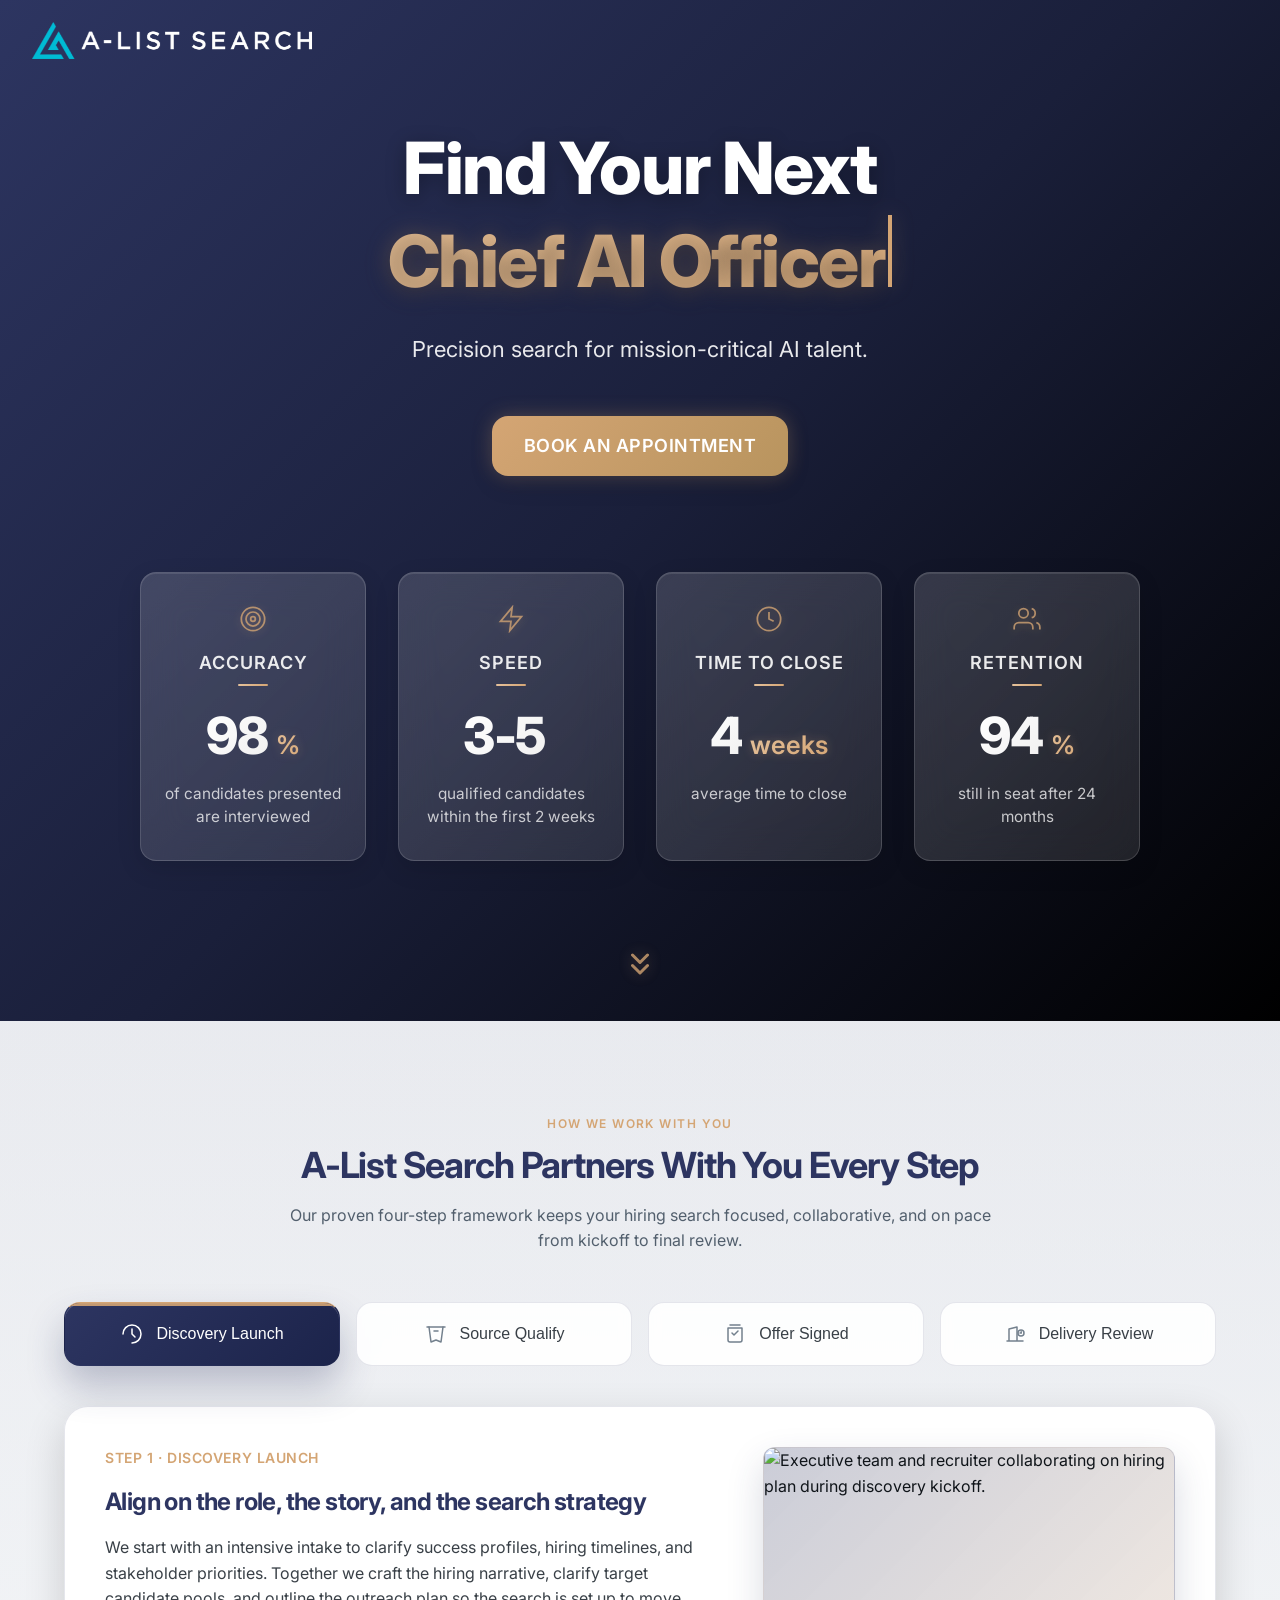
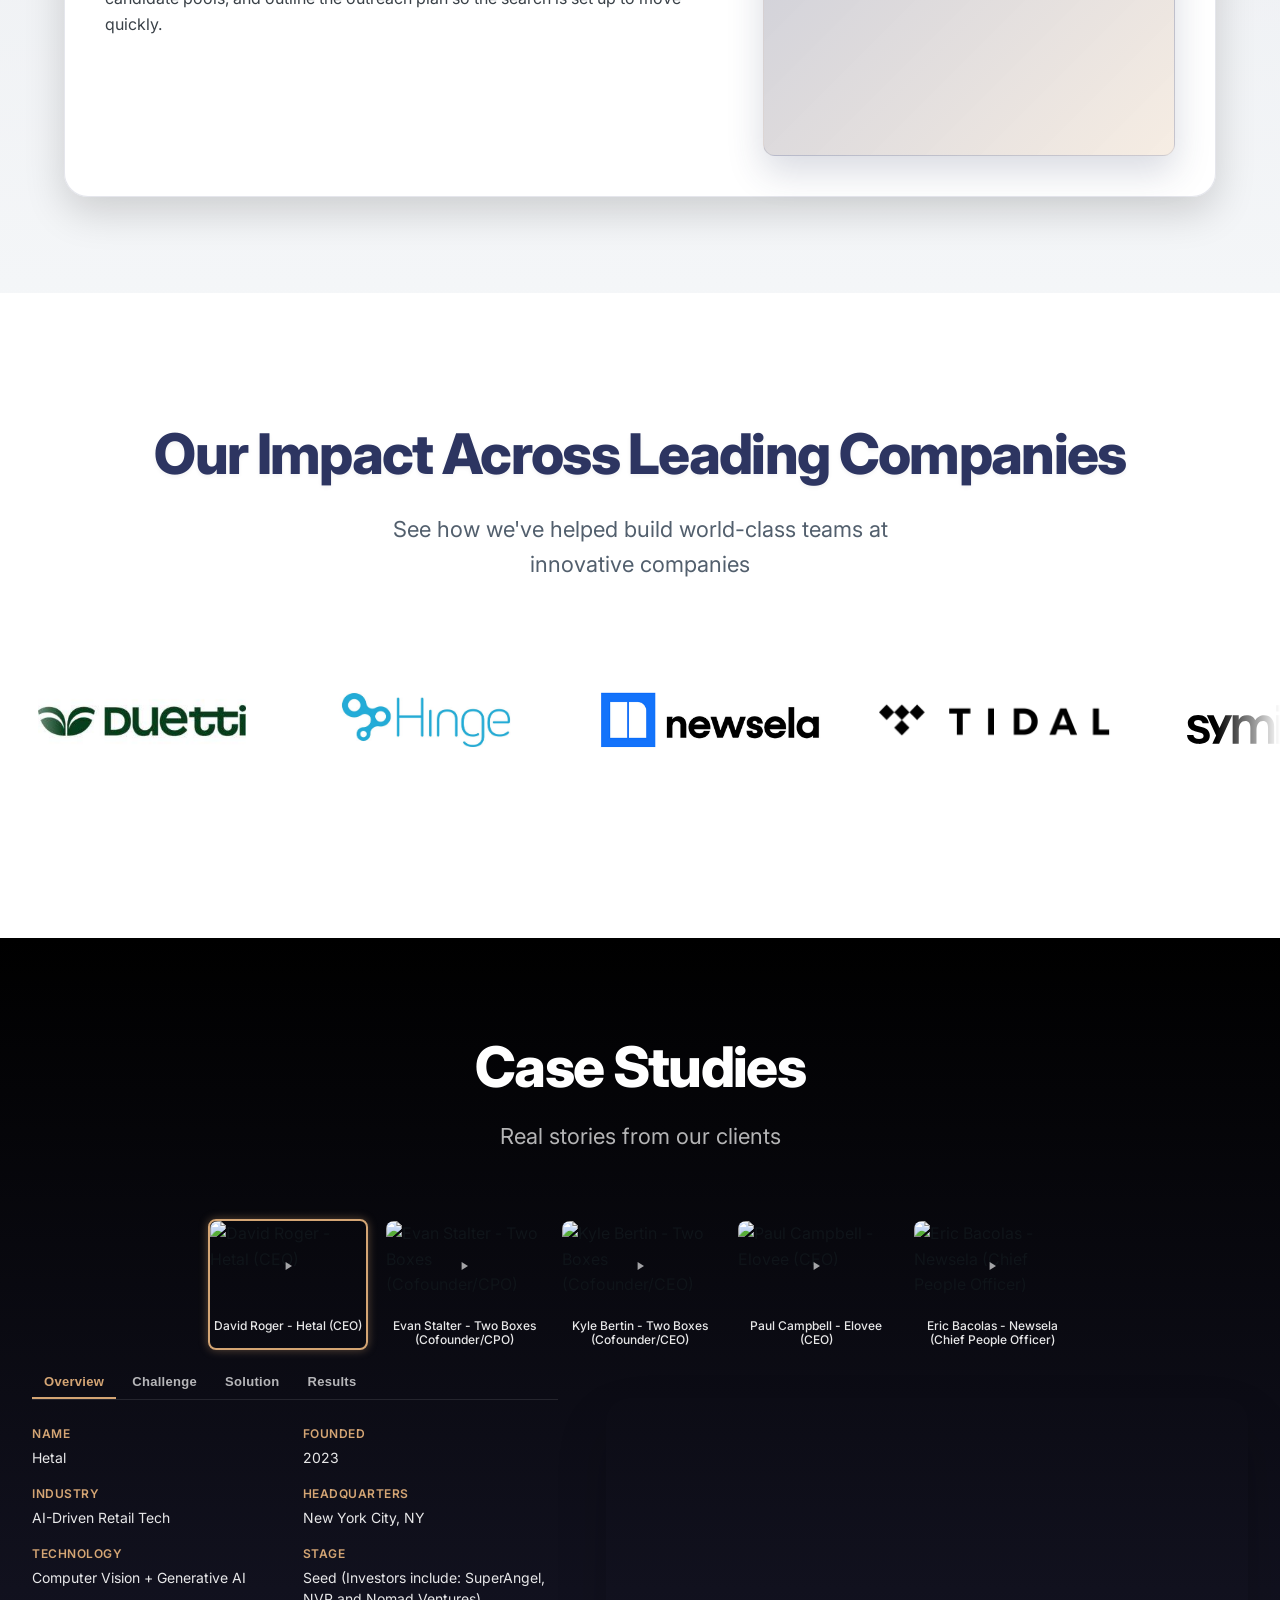
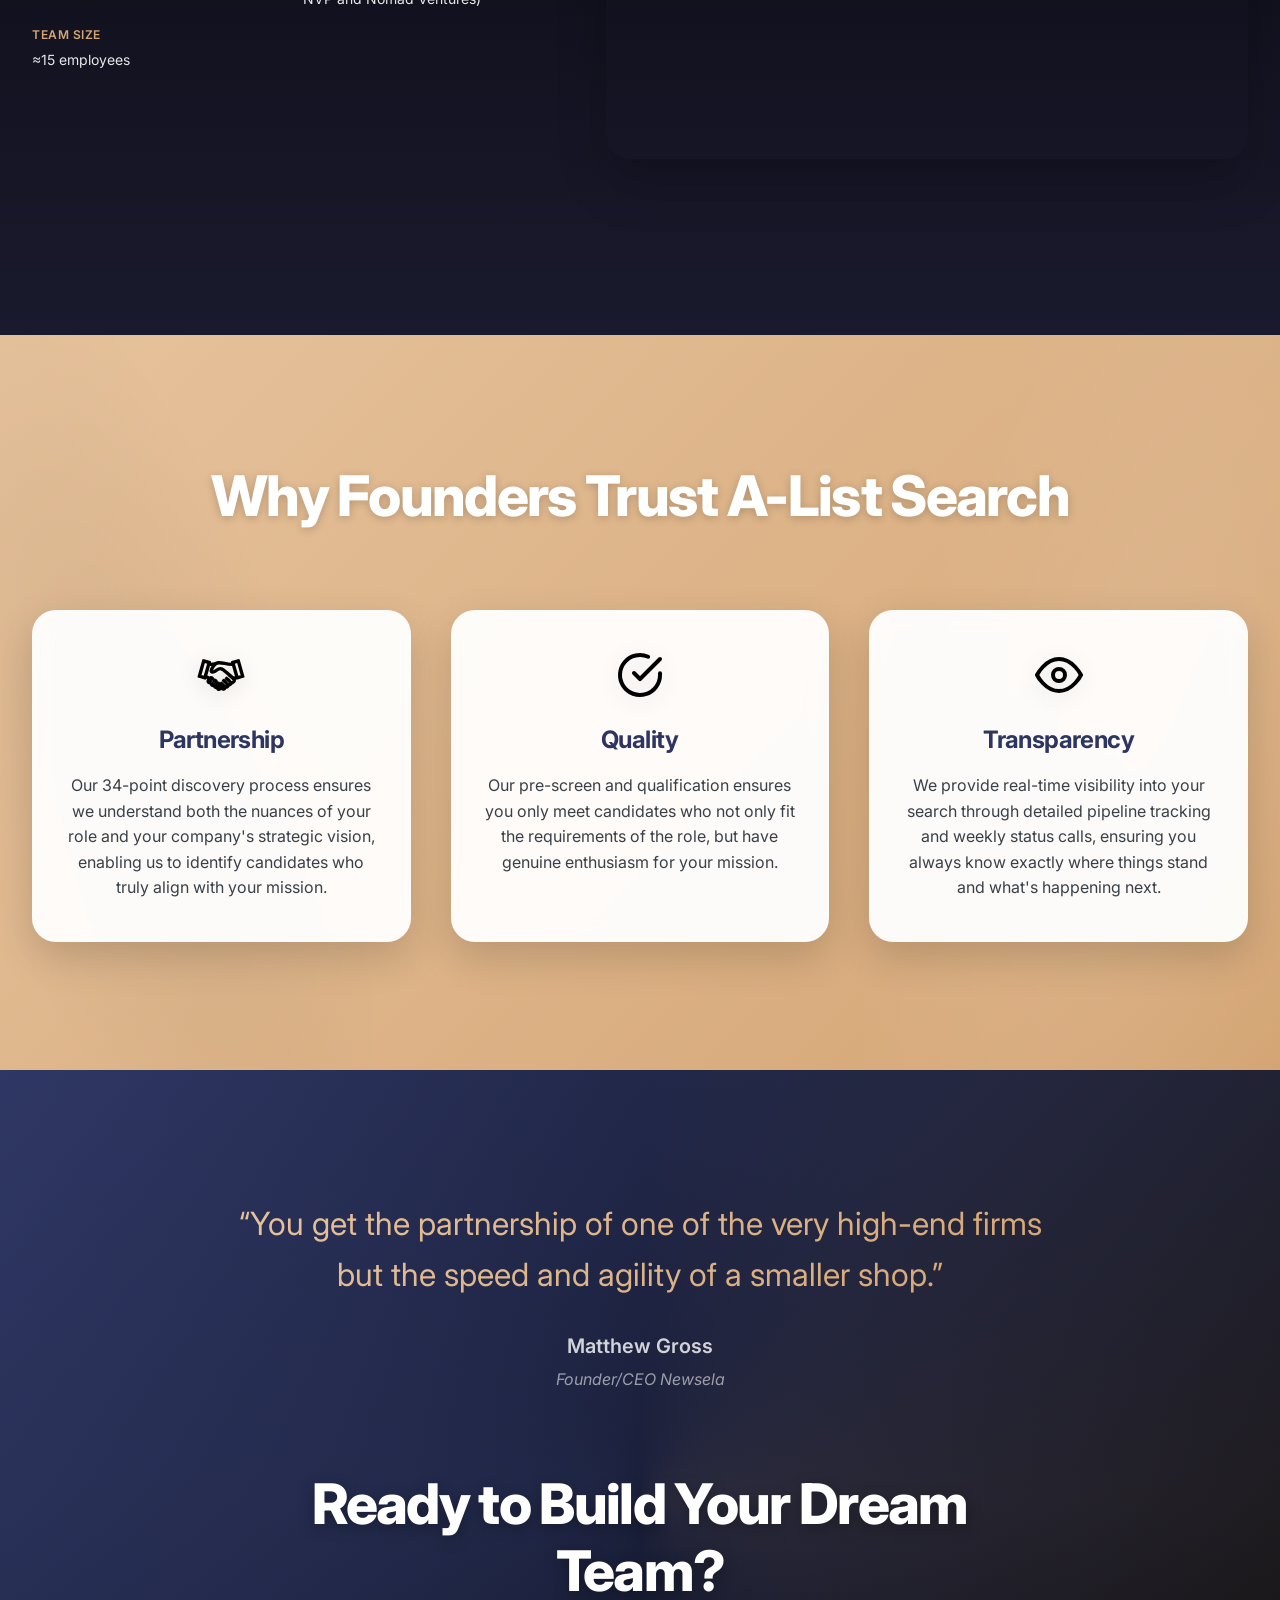
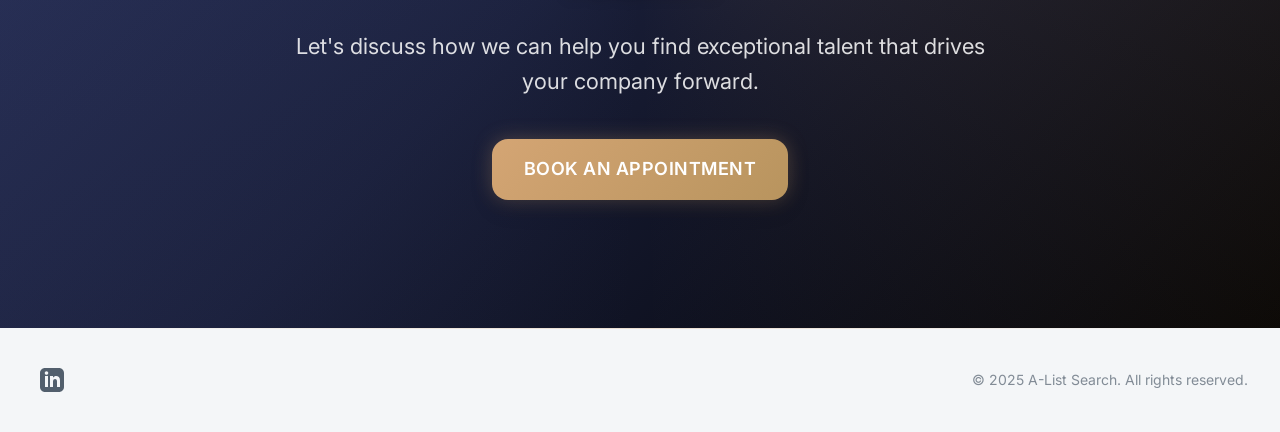
==== commit d7823b60: "Updates videos to case studies" ====
--- a/index.html
+++ b/index.html
@@ -171,38 +171,6 @@
         ]
     },
 
-    // Video section configuration
-    // Displays featured videos with thumbnails for switching
-    videos: [
-    {
-        id: 'two-boxes',
-        // YouTube embed URL (must be in format: https://www.youtube.com/embed/VIDEO_ID)
-        url: 'https://www.youtube.com/embed/71VnbMNBniI',
-        // Title attribute for the iframe (for accessibility)
-        title: 'Evan Stalter - Two Boxes (Cofounder/CPO)',
-        // Thumbnail image URL (YouTube thumbnail or custom image)
-        thumbnail: 'https://img.youtube.com/vi/71VnbMNBniI/maxresdefault.jpg'
-      },
-      {
-        id: 'two-boxes-2',
-        url: 'https://www.youtube.com/embed/Fokw4cjivCg',
-        title: 'Kyle Bertin - Two Boxes (Cofounder/CEO)',
-        thumbnail: 'https://img.youtube.com/vi/Fokw4cjivCg/maxresdefault.jpg'
-      },
-      {
-        id: 'elovee',
-        url: 'https://www.youtube.com/embed/Jb3CXJAdaWk',
-        title: 'Paul Campbell  - Elovee (CEO)',
-        thumbnail: 'https://img.youtube.com/vi/Jb3CXJAdaWk/maxresdefault.jpg'
-      },
-      {
-        id: 'newsela',
-        url: 'https://www.youtube.com/embed/9zD0SzvUmqk',
-        title: 'Eric Bacolas - Newsela (Chief People Officer)',
-        thumbnail: 'https://img.youtube.com/vi/9zD0SzvUmqk/maxresdefault.jpg'
-      }
-    ],
-
     // Trust features section configuration
     // Highlights key selling points with icons and descriptions
     trustFeatures: {
@@ -351,7 +319,237 @@
           }
         }
       ]
-    }
+    },
+
+    // Case Studies section configuration
+    // Displays detailed case studies with video testimonials and structured content
+    caseStudies: [
+      {
+        id: 'hetal',
+        company: 'Hetal',
+        video: {
+          url: 'https://www.youtube.com/embed/XZZsS2FRv1g',
+          thumbnail: 'https://img.youtube.com/vi/XZZsS2FRv1g/maxresdefault.jpg',
+          title: 'David Roger - Hetal (CEO)'
+        },
+        overview: {
+          name: 'Hetal',
+          founded: '2023',
+          industry: 'AI-Driven Retail Tech',
+          headquarters: 'New York City, NY',
+          technology: 'Computer Vision + Generative AI',
+          stage: 'Seed (Investors include: SuperAngel, NVP and Nomad Ventures)',
+          teamSize: '≈15 employees'
+        },
+        challenge: {
+          description: 'Hetal is reimagining how retailers analyze in-store behavior using computer vision and AI to optimize product placement and customer engagement. The founders needed to hire a Senior Computer Vision + AI Engineer capable of owning the full ML pipeline—from model design to deployment—while bridging computer vision and large language models to make sense of visual data.',
+          points: [
+            'Cross-disciplinary depth: Most computer vision engineers are narrowly specialized and lack exposure to LLMs or multimodal architectures that combine vision and language.',
+            'Tight talent market: The few with this hybrid skill set were already in high demand.',
+            'Early-stage dynamics: The role required a hands-on builder comfortable with ambiguity and startup speed.'
+          ]
+        },
+        solution: {
+          description: 'A-List partnered directly with CEO David Roger in a deeply collaborative, founder-to-founder search. A tight communication loop—texts, quick calls, weekend check-ins—allowing rapid iteration and immediate feedback.',
+          highlights: [
+            'Translated Hetal\'s technical roadmap into a precise candidate profile',
+            'Engaged cross-disciplinary AI talent aligned with both the mission and the tech stack',
+            'Delivered high-quality candidates extremely quickly, closing the search with a bull\'s-eye hire'
+          ]
+        },
+        results: [
+          'Search completed in under a month',
+          'Smooth integration with placed candidate successfully establishing himself in the CVAI leadership role',
+          'Code/Product is shipping on schedule',
+          'New customers on-boarded - Hetal has officially launched (out of stealth mode)'
+        ],
+        quote: {
+          text: 'Working with A-List gave us confidence the role would be filled fast with an exceptional hire. They understood our tech, our stage, and our urgency.',
+          author: 'David Roger',
+          title: 'CEO, Hetal'
+        }
+      },
+      {
+        id: 'two-boxes-evan',
+        company: 'Two Boxes',
+        video: {
+          url: 'https://www.youtube.com/embed/71VnbMNBniI',
+          thumbnail: 'https://img.youtube.com/vi/71VnbMNBniI/maxresdefault.jpg',
+          title: 'Evan Stalter - Two Boxes (Cofounder/CPO)'
+        },
+        overview: {
+          name: 'Two Boxes',
+          founded: '2023',
+          industry: 'AI-Driven Retail Tech',
+          headquarters: 'New York City, NY',
+          technology: 'Computer Vision + Generative AI',
+          stage: 'Seed (Investors include: SuperAngel, NVP and Nomad Ventures)',
+          teamSize: '≈15 employees'
+        },
+        challenge: {
+          description: 'Two Boxes is reimagining how retailers analyze in-store behavior using computer vision and AI to optimize product placement and customer engagement. The founders needed to hire a Senior Computer Vision + AI Engineer capable of owning the full ML pipeline—from model design to deployment—while bridging computer vision and large language models to make sense of visual data.',
+          points: [
+            'Cross-disciplinary depth: Most computer vision engineers are narrowly specialized and lack exposure to LLMs or multimodal architectures that combine vision and language.',
+            'Tight talent market: The few with this hybrid skill set were already in high demand.',
+            'Early-stage dynamics: The role required a hands-on builder comfortable with ambiguity and startup speed.'
+          ]
+        },
+        solution: {
+          description: 'A-List partnered directly with Cofounder/CPO Evan Stalter in a deeply collaborative, founder-to-founder search. A tight communication loop—texts, quick calls, weekend check-ins—allowing rapid iteration and immediate feedback.',
+          highlights: [
+            'Translated Two Boxes\'s technical roadmap into a precise candidate profile',
+            'Engaged cross-disciplinary AI talent aligned with both the mission and the tech stack',
+            'Delivered high-quality candidates extremely quickly, closing the search with a bull\'s-eye hire'
+          ]
+        },
+        results: [
+          'Search completed in under a month',
+          'Smooth integration with placed candidate successfully establishing himself in the CVAI leadership role',
+          'Code/Product is shipping on schedule',
+          'New customers on-boarded - Two Boxes has officially launched (out of stealth mode)'
+        ],
+        quote: {
+          text: 'Working with A-List gave us confidence the role would be filled fast with an exceptional hire. They understood our tech, our stage, and our urgency.',
+          author: 'Evan Stalter',
+          title: 'Cofounder/CPO, Two Boxes'
+        }
+      },
+      {
+        id: 'two-boxes-kyle',
+        company: 'Two Boxes',
+        video: {
+          url: 'https://www.youtube.com/embed/Fokw4cjivCg',
+          thumbnail: 'https://img.youtube.com/vi/Fokw4cjivCg/maxresdefault.jpg',
+          title: 'Kyle Bertin - Two Boxes (Cofounder/CEO)'
+        },
+        overview: {
+          name: 'Two Boxes',
+          founded: '2023',
+          industry: 'AI-Driven Retail Tech',
+          headquarters: 'New York City, NY',
+          technology: 'Computer Vision + Generative AI',
+          stage: 'Seed (Investors include: SuperAngel, NVP and Nomad Ventures)',
+          teamSize: '≈15 employees'
+        },
+        challenge: {
+          description: 'Two Boxes is reimagining how retailers analyze in-store behavior using computer vision and AI to optimize product placement and customer engagement. The founders needed to hire a Senior Computer Vision + AI Engineer capable of owning the full ML pipeline—from model design to deployment—while bridging computer vision and large language models to make sense of visual data.',
+          points: [
+            'Cross-disciplinary depth: Most computer vision engineers are narrowly specialized and lack exposure to LLMs or multimodal architectures that combine vision and language.',
+            'Tight talent market: The few with this hybrid skill set were already in high demand.',
+            'Early-stage dynamics: The role required a hands-on builder comfortable with ambiguity and startup speed.'
+          ]
+        },
+        solution: {
+          description: 'A-List partnered directly with Cofounder/CEO Kyle Bertin in a deeply collaborative, founder-to-founder search. A tight communication loop—texts, quick calls, weekend check-ins—allowing rapid iteration and immediate feedback.',
+          highlights: [
+            'Translated Two Boxes\'s technical roadmap into a precise candidate profile',
+            'Engaged cross-disciplinary AI talent aligned with both the mission and the tech stack',
+            'Delivered high-quality candidates extremely quickly, closing the search with a bull\'s-eye hire'
+          ]
+        },
+        results: [
+          'Search completed in under a month',
+          'Smooth integration with placed candidate successfully establishing himself in the CVAI leadership role',
+          'Code/Product is shipping on schedule',
+          'New customers on-boarded - Two Boxes has officially launched (out of stealth mode)'
+        ],
+        quote: {
+          text: 'Working with A-List gave us confidence the role would be filled fast with an exceptional hire. They understood our tech, our stage, and our urgency.',
+          author: 'Kyle Bertin',
+          title: 'Cofounder/CEO, Two Boxes'
+        }
+      },
+      {
+        id: 'elovee',
+        company: 'Elovee',
+        video: {
+          url: 'https://www.youtube.com/embed/Jb3CXJAdaWk',
+          thumbnail: 'https://img.youtube.com/vi/Jb3CXJAdaWk/maxresdefault.jpg',
+          title: 'Paul Campbell - Elovee (CEO)'
+        },
+        overview: {
+          name: 'Elovee',
+          founded: '2023',
+          industry: 'AI-Driven Retail Tech',
+          headquarters: 'New York City, NY',
+          technology: 'Computer Vision + Generative AI',
+          stage: 'Seed (Investors include: SuperAngel, NVP and Nomad Ventures)',
+          teamSize: '≈15 employees'
+        },
+        challenge: {
+          description: 'Elovee is reimagining how retailers analyze in-store behavior using computer vision and AI to optimize product placement and customer engagement. The founders needed to hire a Senior Computer Vision + AI Engineer capable of owning the full ML pipeline—from model design to deployment—while bridging computer vision and large language models to make sense of visual data.',
+          points: [
+            'Cross-disciplinary depth: Most computer vision engineers are narrowly specialized and lack exposure to LLMs or multimodal architectures that combine vision and language.',
+            'Tight talent market: The few with this hybrid skill set were already in high demand.',
+            'Early-stage dynamics: The role required a hands-on builder comfortable with ambiguity and startup speed.'
+          ]
+        },
+        solution: {
+          description: 'A-List partnered directly with CEO Paul Campbell in a deeply collaborative, founder-to-founder search. A tight communication loop—texts, quick calls, weekend check-ins—allowing rapid iteration and immediate feedback.',
+          highlights: [
+            'Translated Elovee\'s technical roadmap into a precise candidate profile',
+            'Engaged cross-disciplinary AI talent aligned with both the mission and the tech stack',
+            'Delivered high-quality candidates extremely quickly, closing the search with a bull\'s-eye hire'
+          ]
+        },
+        results: [
+          'Search completed in under a month',
+          'Smooth integration with placed candidate successfully establishing himself in the CVAI leadership role',
+          'Code/Product is shipping on schedule',
+          'New customers on-boarded - Elovee has officially launched (out of stealth mode)'
+        ],
+        quote: {
+          text: 'Working with A-List gave us confidence the role would be filled fast with an exceptional hire. They understood our tech, our stage, and our urgency.',
+          author: 'Paul Campbell',
+          title: 'CEO, Elovee'
+        }
+      },
+      {
+        id: 'newsela',
+        company: 'Newsela',
+        video: {
+          url: 'https://www.youtube.com/embed/9zD0SzvUmqk',
+          thumbnail: 'https://img.youtube.com/vi/9zD0SzvUmqk/maxresdefault.jpg',
+          title: 'Eric Bacolas - Newsela (Chief People Officer)'
+        },
+        overview: {
+          name: 'Newsela',
+          founded: '2023',
+          industry: 'AI-Driven Retail Tech',
+          headquarters: 'New York City, NY',
+          technology: 'Computer Vision + Generative AI',
+          stage: 'Seed (Investors include: SuperAngel, NVP and Nomad Ventures)',
+          teamSize: '≈15 employees'
+        },
+        challenge: {
+          description: 'Newsela is reimagining how retailers analyze in-store behavior using computer vision and AI to optimize product placement and customer engagement. The founders needed to hire a Senior Computer Vision + AI Engineer capable of owning the full ML pipeline—from model design to deployment—while bridging computer vision and large language models to make sense of visual data.',
+          points: [
+            'Cross-disciplinary depth: Most computer vision engineers are narrowly specialized and lack exposure to LLMs or multimodal architectures that combine vision and language.',
+            'Tight talent market: The few with this hybrid skill set were already in high demand.',
+            'Early-stage dynamics: The role required a hands-on builder comfortable with ambiguity and startup speed.'
+          ]
+        },
+        solution: {
+          description: 'A-List partnered directly with Chief People Officer Eric Bacolas in a deeply collaborative, founder-to-founder search. A tight communication loop—texts, quick calls, weekend check-ins—allowing rapid iteration and immediate feedback.',
+          highlights: [
+            'Translated Newsela\'s technical roadmap into a precise candidate profile',
+            'Engaged cross-disciplinary AI talent aligned with both the mission and the tech stack',
+            'Delivered high-quality candidates extremely quickly, closing the search with a bull\'s-eye hire'
+          ]
+        },
+        results: [
+          'Search completed in under a month',
+          'Smooth integration with placed candidate successfully establishing himself in the CVAI leadership role',
+          'Code/Product is shipping on schedule',
+          'New customers on-boarded - Newsela has officially launched (out of stealth mode)'
+        ],
+        quote: {
+          text: 'Working with A-List gave us confidence the role would be filled fast with an exceptional hire. They understood our tech, our stage, and our urgency.',
+          author: 'Eric Bacolas',
+          title: 'Chief People Officer, Newsela'
+        }
+      }
+    ]
   };
 </script>
 
@@ -427,14 +625,44 @@
     </div>
   </section>
 
-  <!-- Video Section -->
-  <section class="video-section">
+  <!-- Case Studies Section -->
+  <section class="case-studies">
     <div class="container">
-      <div class="video-wrapper">
-        <iframe allow="accelerometer; autoplay; clipboard-write; encrypted-media; gyroscope; picture-in-picture" allowFullScreen></iframe>
-      </div>
-      <div class="video-thumbnails">
-        <!-- Video thumbnails will be populated by JavaScript -->
+      <!-- Section Header -->
+      <div class="case-studies__header">
+        <h2 class="case-studies__title">Case Studies</h2>
+        <p class="case-studies__subtitle">Real stories from our clients</p>
+      </div>
+
+      <!-- Thumbnail Carousel -->
+      <div class="case-studies__thumbnails">
+        <!-- Thumbnails will be populated by JavaScript -->
+      </div>
+
+      <!-- Main Content Area -->
+      <div class="case-studies__content">
+        <!--
+          DOM Order: Video first for accessibility and mobile-first approach
+          Visual Order (Desktop): Content left (order: 1) | Video right (order: 2)
+          Visual Order (Tablet/Mobile): Video top, Content bottom (natural DOM order)
+        -->
+
+        <!-- Video Column (appears first in DOM, but on right on desktop via CSS order) -->
+        <div class="case-studies__video">
+          <div class="video-wrapper">
+            <iframe
+              allow="accelerometer; autoplay; clipboard-write; encrypted-media; gyroscope; picture-in-picture"
+              allowFullScreen>
+            </iframe>
+          </div>
+        </div>
+
+        <!-- Content Column (appears second in DOM, but on left on desktop via CSS order) -->
+        <div class="case-studies__content-area">
+          <!-- Content will be dynamically rendered by JavaScript -->
+          <!-- Desktop/Tablet: Tabs + Panels -->
+          <!-- Mobile: Sequential Cards -->
+        </div>
       </div>
     </div>
   </section>
--- a/assets/css/base.css
+++ b/assets/css/base.css
@@ -49,6 +49,57 @@
   --radius-lg: 16px;
   --radius-xl: 24px;
   --radius-full: 50%;
+
+  /* Spacing system for consistent layouts */
+  --spacing-section: 8rem;        /* 128px - consistent section padding */
+  --spacing-section-md: 6rem;     /* 96px - medium screens */
+  --spacing-section-sm: 4rem;     /* 64px - small screens */
+  --spacing-section-xs: 3rem;     /* 48px - extra small screens */
+
+  --spacing-card-padding: 2.5rem; /* 40px - card padding */
+  --spacing-card-padding-md: 2rem;/* 32px - card padding medium */
+  --spacing-card-padding-sm: 1.5rem; /* 24px - card padding small */
+
+  --spacing-grid-gap: 2.5rem;     /* 40px - grid gap */
+  --spacing-grid-gap-md: 2rem;    /* 32px - grid gap medium */
+  --spacing-grid-gap-sm: 1.5rem;  /* 24px - grid gap small */
+
+  /* Typography scale for consistent text sizing */
+  /* Section headings */
+  --font-size-section-title: clamp(2.25rem, 5vw, 3.5rem);  /* 36px - 56px - Hero sections */
+  --font-size-section-heading: clamp(1.75rem, 4vw, 2.25rem);  /* 28px - 36px - Mid-level sections */
+  --font-size-section-subtitle: clamp(1.125rem, 2.5vw, 1.375rem); /* 18px - 22px */
+
+  /* Card/component headings */
+  --font-size-card-title: clamp(1.25rem, 2.5vw, 1.5rem);  /* 20px - 24px */
+  --font-size-card-subtitle: 1rem;  /* 16px */
+
+  /* Body text */
+  --font-size-body: 1rem;          /* 16px */
+  --font-size-body-sm: 0.9375rem;  /* 15px */
+  --font-size-body-xs: 0.875rem;   /* 14px */
+
+  /* Labels/eyebrows */
+  --font-size-label: 0.75rem;      /* 12px */
+
+  /* Font weights */
+  --font-weight-normal: 400;
+  --font-weight-medium: 500;
+  --font-weight-semibold: 600;
+  --font-weight-bold: 700;
+  --font-weight-extrabold: 800;
+
+  /* Line heights */
+  --line-height-tight: 1.2;
+  --line-height-snug: 1.3;
+  --line-height-normal: 1.4;
+  --line-height-relaxed: 1.6;
+
+  /* Letter spacing */
+  --letter-spacing-tight: -0.025em;
+  --letter-spacing-normal: 0;
+  --letter-spacing-wide: 0.04em;
+  --letter-spacing-wider: 0.12em;
 }
 
 /* Enhanced body with smooth scrolling */
--- a/assets/css/layout.css
+++ b/assets/css/layout.css
@@ -15,7 +15,7 @@
 
 .grid {
   display: grid;
-  gap: 2.5rem;
+  gap: var(--spacing-grid-gap-sm);
   grid-template-columns: 1fr;
   width: 100%;
 }
@@ -23,7 +23,7 @@
 @media (min-width: 768px) {
   .grid {
     grid-template-columns: repeat(3, 1fr);
-    gap: 2.5rem;
+    gap: var(--spacing-grid-gap);
   }
 }
 
--- a/assets/css/components.css
+++ b/assets/css/components.css
@@ -149,31 +149,26 @@
 
 .how-we-work__eyebrow {
   text-transform: uppercase;
-  letter-spacing: 0.12em;
-  font-size: 12px;
-  line-height: 14px;
-  font-weight: 600;
+  letter-spacing: var(--letter-spacing-wider);
+  font-size: var(--font-size-label);
+  line-height: var(--line-height-tight);
+  font-weight: var(--font-weight-semibold);
   color: var(--color-secondary);
   margin-bottom: 12px;
 }
 
 .how-we-work__heading {
-  font-size: 36px;
-  line-height: 1.2;
-  font-weight: 700;
+  font-size: var(--font-size-section-heading);
+  line-height: var(--line-height-tight);
+  font-weight: var(--font-weight-bold);
   margin-bottom: 16px;
   color: var(--color-primary);
 }
 
-@media screen and (max-width: 767px) {
-  .how-we-work__heading {
-    font-size: 28px;
-  }
-}
-
 .how-we-work__subheading {
-  font-size: 16px;
-  line-height: 1.6;
+  font-size: var(--font-size-body);
+  line-height: var(--line-height-relaxed);
+  font-weight: var(--font-weight-normal);
   margin: 0;
   color: var(--color-gray-600);
 }
@@ -361,16 +356,17 @@
 }
 
 .how-we-work__headline {
-  font-size: 24px;
-  line-height: 1.4;
-  font-weight: 700;
+  font-size: var(--font-size-card-title);
+  line-height: var(--line-height-normal);
+  font-weight: var(--font-weight-bold);
   margin: 0;
   color: var(--color-primary);
 }
 
 .how-we-work__body {
-  font-size: 16px;
-  line-height: 1.6;
+  font-size: var(--font-size-body);
+  line-height: var(--line-height-relaxed);
+  font-weight: var(--font-weight-normal);
   margin: 0;
   color: var(--color-gray-700);
 }
@@ -817,10 +813,22 @@
 
 
 .trust-features {
-  padding: 8rem 0;
+  padding: var(--spacing-section) 0;
   background: var(--gradient-secondary);
   position: relative;
   overflow: hidden;
+}
+
+@media (max-width: 1199px) {
+  .trust-features {
+    padding: var(--spacing-section-md) 0;
+  }
+}
+
+@media (max-width: 767px) {
+  .trust-features {
+    padding: var(--spacing-section-sm) 0;
+  }
 }
 
 /* Decorative background elements */
@@ -850,10 +858,11 @@
 
 .trust-features__title {
   text-align: center;
-  font-size: clamp(2.25rem, 5vw, 3.5rem);
+  font-size: var(--font-size-section-title);
   color: var(--color-primary-text);
   margin-bottom: 5rem;
-  font-weight: 800;
+  font-weight: var(--font-weight-extrabold);
+  line-height: var(--line-height-tight);
   text-shadow: 0 2px 10px rgba(0, 0, 0, 0.2);
   position: relative;
   z-index: 2;
@@ -864,12 +873,18 @@
   backdrop-filter: blur(10px);
   border-radius: var(--radius-xl);
   border: 1px solid rgba(255, 255, 255, 0.3);
-  padding: 2.5rem 2rem;
+  padding: var(--spacing-card-padding) var(--spacing-card-padding-md);
   box-shadow: var(--shadow-lg);
   transition: all var(--duration-normal) var(--ease-out);
   position: relative;
   overflow: hidden;
   z-index: 2;
+}
+
+@media (max-width: 767px) {
+  .card {
+    padding: var(--spacing-card-padding-md) var(--spacing-card-padding-sm);
+  }
 }
 
 /* Card hover animation */
@@ -921,8 +936,9 @@
 .card h3 {
   margin-bottom: 1rem;
   color: var(--color-primary);
-  font-size: clamp(1.25rem, 2.5vw, 1.5rem);
-  font-weight: 700;
+  font-size: var(--font-size-card-title);
+  font-weight: var(--font-weight-bold);
+  line-height: var(--line-height-normal);
   text-align: center;
   position: relative;
 }
@@ -948,8 +964,9 @@
 .card p {
   color: var(--color-gray-700);
   text-align: center;
-  line-height: 1.6;
-  font-size: clamp(0.9rem, 1.5vw, 1rem);
+  line-height: var(--line-height-relaxed);
+  font-size: var(--font-size-body);
+  font-weight: var(--font-weight-normal);
 }
 
 .trust-features .card {
@@ -970,18 +987,31 @@
 
 /* Enhanced Company-based Credibility Section */
 .credibility {
-  padding: 8rem 0;
+  padding: var(--spacing-section) 0;
   background: white;
   position: relative;
   width: 100%;
+}
+
+@media (max-width: 1199px) {
+  .credibility {
+    padding: var(--spacing-section-md) 0;
+  }
+}
+
+@media (max-width: 767px) {
+  .credibility {
+    padding: var(--spacing-section-sm) 0;
+  }
 }
 
 .credibility__title {
   text-align: center;
-  font-size: clamp(2.25rem, 5vw, 3.5rem);
+  font-size: var(--font-size-section-title);
   color: var(--color-primary);
   margin-bottom: 1.5rem;
-  font-weight: 800;
+  font-weight: var(--font-weight-extrabold);
+  line-height: var(--line-height-tight);
   position: relative;
   z-index: 2;
 
@@ -992,11 +1022,11 @@
 .credibility__subtitle {
   text-align: center;
   color: var(--color-gray-600);
-  font-size: clamp(1.125rem, 2.5vw, 1.375rem);
-  font-weight: 400;
+  font-size: var(--font-size-section-subtitle);
+  font-weight: var(--font-weight-normal);
   max-width: 36rem;
   margin: 0 auto 3rem;
-  line-height: 1.6;
+  line-height: var(--line-height-relaxed);
   position: relative;
   z-index: 2;
 }
@@ -1144,12 +1174,24 @@
 
 /* Enhanced Testimonial and CTA Section */
 .testimonial-cta {
-  padding: 8rem 0;
+  padding: var(--spacing-section) 0;
   background: var(--gradient-hero);
   color: var(--color-primary-text);
   text-align: center;
   position: relative;
   overflow: hidden;
+}
+
+@media (max-width: 1199px) {
+  .testimonial-cta {
+    padding: var(--spacing-section-md) 0;
+  }
+}
+
+@media (max-width: 767px) {
+  .testimonial-cta {
+    padding: var(--spacing-section-sm) 0;
+  }
 }
 
 /* Animated background elements */
@@ -1189,8 +1231,8 @@
 
 .testimonial__quote blockquote {
   font-size: clamp(1.25rem, 3vw, 2rem);
-  line-height: 1.6;
-  font-weight: 400;
+  line-height: var(--line-height-relaxed);
+  font-weight: var(--font-weight-normal);
   margin: 0;
   padding: 0;
   background: var(--gradient-secondary);
@@ -1225,13 +1267,6 @@
   line-height: 1;
 }
 
-@media (min-width: 768px) {
-  .testimonial__quote blockquote {
-    font-size: 2rem;
-    line-height: 1.5;
-  }
-}
-
 .testimonial__author {
   display: flex;
   align-items: center;
@@ -1247,14 +1282,17 @@
 }
 
 .testimonial__author-name {
-  font-weight: 600;
+  font-weight: var(--font-weight-semibold);
   font-size: clamp(1.125rem, 2vw, 1.25rem);
+  line-height: var(--line-height-normal);
   color: var(--color-primary-text);
 }
 
 .testimonial__author-title {
   font-size: clamp(0.875rem, 1.5vw, 1rem);
   margin-top: 0.5rem;
+  line-height: var(--line-height-normal);
+  font-weight: var(--font-weight-normal);
   color: rgba(255, 255, 255, 0.7);
   font-style: italic;
 }
@@ -1268,18 +1306,19 @@
 }
 
 .final-cta h2 {
-  font-size: clamp(2.25rem, 5vw, 3.5rem);
+  font-size: var(--font-size-section-title);
   margin-bottom: 1.5rem;
-  font-weight: 800;
+  font-weight: var(--font-weight-extrabold);
+  line-height: var(--line-height-tight);
   text-shadow: 0 4px 15px rgba(0, 0, 0, 0.3);
 }
 
 .final-cta p {
-  font-size: clamp(1.125rem, 2.5vw, 1.375rem);
-  line-height: 1.6;
+  font-size: var(--font-size-section-subtitle);
+  line-height: var(--line-height-relaxed);
   color: rgba(255, 255, 255, 0.85);
   margin-bottom: 2.5rem;
-  font-weight: 400;
+  font-weight: var(--font-weight-normal);
 }
 
 .final-cta__buttons {
@@ -1522,6 +1561,280 @@
   border-radius: var(--radius-xl);
 }
 
+/* Case Studies Section */
+.case-studies {
+  padding: 96px 0;
+  background: linear-gradient(180deg, #000 0%, #1a1a2e 100%);
+}
+
+@media (max-width: 1199px) {
+  .case-studies {
+    padding: 64px 0;
+  }
+}
+
+@media (max-width: 767px) {
+  .case-studies {
+    padding: 48px 0;
+  }
+}
+
+.case-studies__header {
+  text-align: center;
+  margin-bottom: 48px;
+}
+
+.case-studies__title {
+  font-size: var(--font-size-section-title);
+  color: var(--color-primary-text);
+  font-weight: var(--font-weight-extrabold);
+  margin-bottom: 16px;
+}
+
+.case-studies__subtitle {
+  font-size: var(--font-size-section-subtitle);
+  color: rgba(255, 255, 255, 0.7);
+  font-weight: var(--font-weight-normal);
+}
+
+.case-studies__content {
+  display: grid;
+  grid-template-columns: 45fr 55fr;
+  gap: 48px;
+  margin-bottom: 48px;
+}
+
+@media (max-width: 1023px) {
+  .case-studies__content {
+    grid-template-columns: 1fr;
+    gap: 32px;
+  }
+}
+
+/* Video appears first in DOM for accessibility, but displayed on right on desktop */
+.case-studies__video {
+  order: 2;
+}
+
+.case-studies__content-area {
+  order: 1;
+}
+
+@media (max-width: 1023px) {
+  .case-studies__video,
+  .case-studies__content-area {
+    order: unset;
+  }
+}
+
+/* Tab System (All devices) */
+.case-studies__tabs {
+  display: flex;
+  gap: 4px;
+  margin-bottom: 24px;
+  border-bottom: 1px solid rgba(255, 255, 255, 0.1);
+}
+
+.case-studies__tab {
+  background: transparent;
+  border: none;
+  border-bottom: 2px solid transparent;
+  border-radius: 0;
+  padding: 8px 12px;
+  color: rgba(255, 255, 255, 0.7);
+  cursor: pointer;
+  transition: all 200ms ease;
+  font-size: 13px;
+  font-weight: 600;
+  text-transform: capitalize;
+  letter-spacing: 0.3px;
+}
+
+.case-studies__tab:hover {
+  color: rgba(255, 255, 255, 0.9);
+  border-bottom-color: rgba(212, 165, 116, 0.5);
+}
+
+.case-studies__tab.active {
+  color: var(--color-secondary);
+  border-bottom-color: var(--color-secondary);
+}
+
+/* Panel System (All devices) */
+.case-studies__panels {
+  display: block;
+}
+
+.case-studies__panel {
+  display: none;
+}
+
+.case-studies__panel.active {
+  display: block;
+  animation: fadeIn 300ms ease;
+}
+
+@keyframes fadeIn {
+  from {
+    opacity: 0;
+    transform: translateY(10px);
+  }
+  to {
+    opacity: 1;
+    transform: translateY(0);
+  }
+}
+
+/* Card System - Hidden (using tabs on all devices) */
+.case-studies__cards {
+  display: none;
+}
+
+/* Company Overview Grid */
+.case-study-overview {
+  display: grid;
+  grid-template-columns: 1fr;
+  gap: 16px;
+}
+
+@media (min-width: 768px) {
+  .case-study-overview {
+    grid-template-columns: repeat(2, 1fr);
+  }
+}
+
+.case-study-overview__item {
+  display: flex;
+  flex-direction: column;
+  gap: 4px;
+}
+
+.case-study-overview__label {
+  font-size: 12px;
+  font-weight: var(--font-weight-semibold);
+  text-transform: uppercase;
+  letter-spacing: 0.5px;
+  color: var(--color-secondary);
+}
+
+.case-study-overview__value {
+  font-size: 14px;
+  color: rgba(255, 255, 255, 0.9);
+  line-height: 1.5;
+}
+
+/* Challenge, Solution Content */
+.case-study-content__description {
+  font-size: 16px;
+  line-height: 1.6;
+  color: rgba(255, 255, 255, 0.85);
+  margin-bottom: 20px;
+}
+
+.case-study-content__subheading {
+  font-size: 14px;
+  font-weight: var(--font-weight-semibold);
+  color: var(--color-secondary);
+  margin-bottom: 12px;
+  margin-top: 20px;
+}
+
+/* Lists: regular and results with checkmarks */
+.case-study-content__list,
+.case-study-results {
+  list-style: none;
+  padding: 0;
+  margin: 0;
+}
+
+.case-study-content__list li,
+.case-study-results li {
+  margin-bottom: 12px;
+  position: relative;
+  font-size: 15px;
+  line-height: 1.6;
+  color: rgba(255, 255, 255, 0.85);
+}
+
+.case-study-content__list li {
+  padding-left: 28px;
+}
+
+.case-study-results li {
+  padding-left: 32px;
+}
+
+.case-study-content__list li::before {
+  content: '•';
+  position: absolute;
+  left: 8px;
+  color: var(--color-secondary);
+  font-size: 20px;
+  line-height: 1;
+}
+
+.case-study-results li::before {
+  content: '✓';
+  position: absolute;
+  left: 0;
+  color: var(--color-secondary);
+  font-size: 18px;
+  font-weight: bold;
+}
+
+/* Quote Styling */
+.case-study-quote {
+  background: rgba(255, 255, 255, 0.05);
+  border-left: 4px solid var(--color-secondary);
+  padding: 24px;
+  border-radius: 8px;
+  margin-top: 24px;
+}
+
+.case-study-quote__text {
+  font-size: 18px;
+  line-height: 1.6;
+  color: rgba(255, 255, 255, 0.95);
+  font-style: italic;
+  margin-bottom: 16px;
+}
+
+.case-study-quote__text::before,
+.case-study-quote__text::after {
+  font-size: 32px;
+  color: var(--color-secondary);
+  opacity: 0.5;
+}
+
+.case-study-quote__text::before {
+  content: '"';
+}
+
+.case-study-quote__text::after {
+  content: '"';
+}
+
+.case-study-quote__author {
+  font-size: 14px;
+  font-weight: var(--font-weight-semibold);
+  color: var(--color-secondary);
+}
+
+.case-study-quote__title {
+  font-size: 13px;
+  color: rgba(255, 255, 255, 0.7);
+  font-style: normal;
+}
+
+/* Thumbnail Carousel - reuse existing styles */
+.case-studies__thumbnails {
+  display: flex;
+  gap: 1rem;
+  justify-content: center;
+  margin-top: 2rem;
+  overflow-x: auto;
+  padding: 1rem;
+}
 
 /* Performance optimizations */
 * {
@@ -1614,19 +1927,19 @@
 /* Pricing Section */
 .pricing {
   background: linear-gradient(180deg, rgba(255, 255, 255, 1) 0%, rgba(244, 246, 248, 0.96) 100%);
-  padding: 96px 0;
+  padding: var(--spacing-section) 0;
   position: relative;
 }
 
 @media screen and (max-width: 1199px) {
   .pricing {
-    padding: 64px 0;
+    padding: var(--spacing-section-md) 0;
   }
 }
 
 @media screen and (max-width: 767px) {
   .pricing {
-    padding: 48px 0;
+    padding: var(--spacing-section-sm) 0;
   }
 }
 
@@ -1645,31 +1958,26 @@
 
 .pricing__eyebrow {
   text-transform: uppercase;
-  letter-spacing: 0.12em;
-  font-size: 12px;
-  line-height: 14px;
-  font-weight: 600;
+  letter-spacing: var(--letter-spacing-wider);
+  font-size: var(--font-size-label);
+  line-height: var(--line-height-tight);
+  font-weight: var(--font-weight-semibold);
   color: var(--color-secondary);
   margin-bottom: 12px;
 }
 
 .pricing__heading {
-  font-size: 36px;
-  line-height: 1.2;
-  font-weight: 700;
+  font-size: var(--font-size-section-heading);
+  line-height: var(--line-height-tight);
+  font-weight: var(--font-weight-bold);
   margin-bottom: 16px;
   color: var(--color-primary);
 }
 
-@media screen and (max-width: 767px) {
-  .pricing__heading {
-    font-size: 28px;
-  }
-}
-
 .pricing__subheading {
-  font-size: 16px;
-  line-height: 1.6;
+  font-size: var(--font-size-body);
+  line-height: var(--line-height-relaxed);
+  font-weight: var(--font-weight-normal);
   margin: 0;
   color: var(--color-gray-600);
 }
@@ -1678,7 +1986,7 @@
   display: grid;
   margin-bottom: 48px;
   position: relative;
-  gap: 32px;
+  gap: var(--spacing-grid-gap-sm);
 }
 
 @media screen and (min-width: 768px) {
@@ -1686,7 +1994,7 @@
     display: flex;
     flex-direction: row;
     justify-content: space-between;
-    gap: 24px;
+    gap: var(--spacing-grid-gap);
   }
 }
 
@@ -1712,8 +2020,8 @@
 
 .pricing__step {
   background: rgba(255, 255, 255, 0.98);
-  border-radius: 24px;
-  padding: 40px 32px;
+  border-radius: var(--radius-xl);
+  padding: var(--spacing-card-padding) var(--spacing-card-padding-md);
   box-shadow: var(--shadow-lg);
   border: 1px solid rgba(45, 53, 97, 0.12);
   display: flex;
@@ -1735,39 +2043,52 @@
 
 @media screen and (max-width: 991px) {
   .pricing__step {
-    padding: 32px 24px;
+    padding: var(--spacing-card-padding-md) var(--spacing-card-padding-sm);
   }
 }
 
 @media screen and (max-width: 767px) {
   .pricing__step {
-    padding: 32px 24px;
+    padding: var(--spacing-card-padding-md) var(--spacing-card-padding-sm);
   }
 }
 
 .pricing__step-icon {
-  font-size: 48px;
-  margin-bottom: 20px;
+  display: flex;
+  align-items: center;
+  justify-content: center;
+  width: 48px;
+  height: 48px;
+  margin: 0 auto 20px;
+  color: var(--color-secondary);
   filter: drop-shadow(0 4px 10px rgba(0, 0, 0, 0.1));
   transition: all var(--duration-normal) var(--ease-out);
+}
+
+.pricing__step-icon svg {
+  width: 100%;
+  height: 100%;
+  stroke: currentColor;
 }
 
 .pricing__step:hover .pricing__step-icon {
   transform: scale(1.1);
   filter: drop-shadow(0 6px 15px rgba(0, 0, 0, 0.15));
+  color: var(--color-secondary-dark);
 }
 
 .pricing__step-title {
-  font-size: 20px;
-  line-height: 1.3;
-  font-weight: 600;
+  font-size: var(--font-size-card-title);
+  line-height: var(--line-height-normal);
+  font-weight: var(--font-weight-bold);
   margin-bottom: 16px;
   color: var(--color-primary);
 }
 
 .pricing__step-description {
-  font-size: 15px;
-  line-height: 1.6;
+  font-size: var(--font-size-body);
+  line-height: var(--line-height-relaxed);
+  font-weight: var(--font-weight-normal);
   margin-bottom: 20px;
   color: var(--color-gray-700);
   flex: 1;
@@ -1779,9 +2100,10 @@
   background: var(--gradient-secondary);
   color: var(--color-primary-text);
   border-radius: 999px;
-  font-size: 14px;
-  font-weight: 600;
-  letter-spacing: 0.5px;
+  font-size: var(--font-size-body-xs);
+  font-weight: var(--font-weight-semibold);
+  letter-spacing: var(--letter-spacing-wide);
+  line-height: var(--line-height-tight);
   text-transform: uppercase;
   box-shadow: 0 4px 12px rgba(212, 165, 116, 0.3);
   transition: all var(--duration-normal) var(--ease-out);
@@ -1821,9 +2143,20 @@
 }
 
 .pricing__guarantee-icon {
-  font-size: 40px;
+  display: flex;
+  align-items: center;
+  justify-content: center;
+  width: 40px;
+  height: 40px;
   flex-shrink: 0;
+  color: var(--color-secondary);
   filter: drop-shadow(0 2px 8px rgba(0, 0, 0, 0.1));
+}
+
+.pricing__guarantee-icon svg {
+  width: 100%;
+  height: 100%;
+  stroke: currentColor;
 }
 
 .pricing__guarantee-content {
@@ -1831,16 +2164,17 @@
 }
 
 .pricing__guarantee-title {
-  font-size: 18px;
-  line-height: 1.4;
-  font-weight: 600;
+  font-size: var(--font-size-card-subtitle);
+  line-height: var(--line-height-normal);
+  font-weight: var(--font-weight-semibold);
   margin-bottom: 8px;
   color: var(--color-primary);
 }
 
 .pricing__guarantee-description {
-  font-size: 15px;
-  line-height: 1.6;
+  font-size: var(--font-size-body);
+  line-height: var(--line-height-relaxed);
+  font-weight: var(--font-weight-normal);
   margin: 0;
   color: var(--color-gray-700);
 }
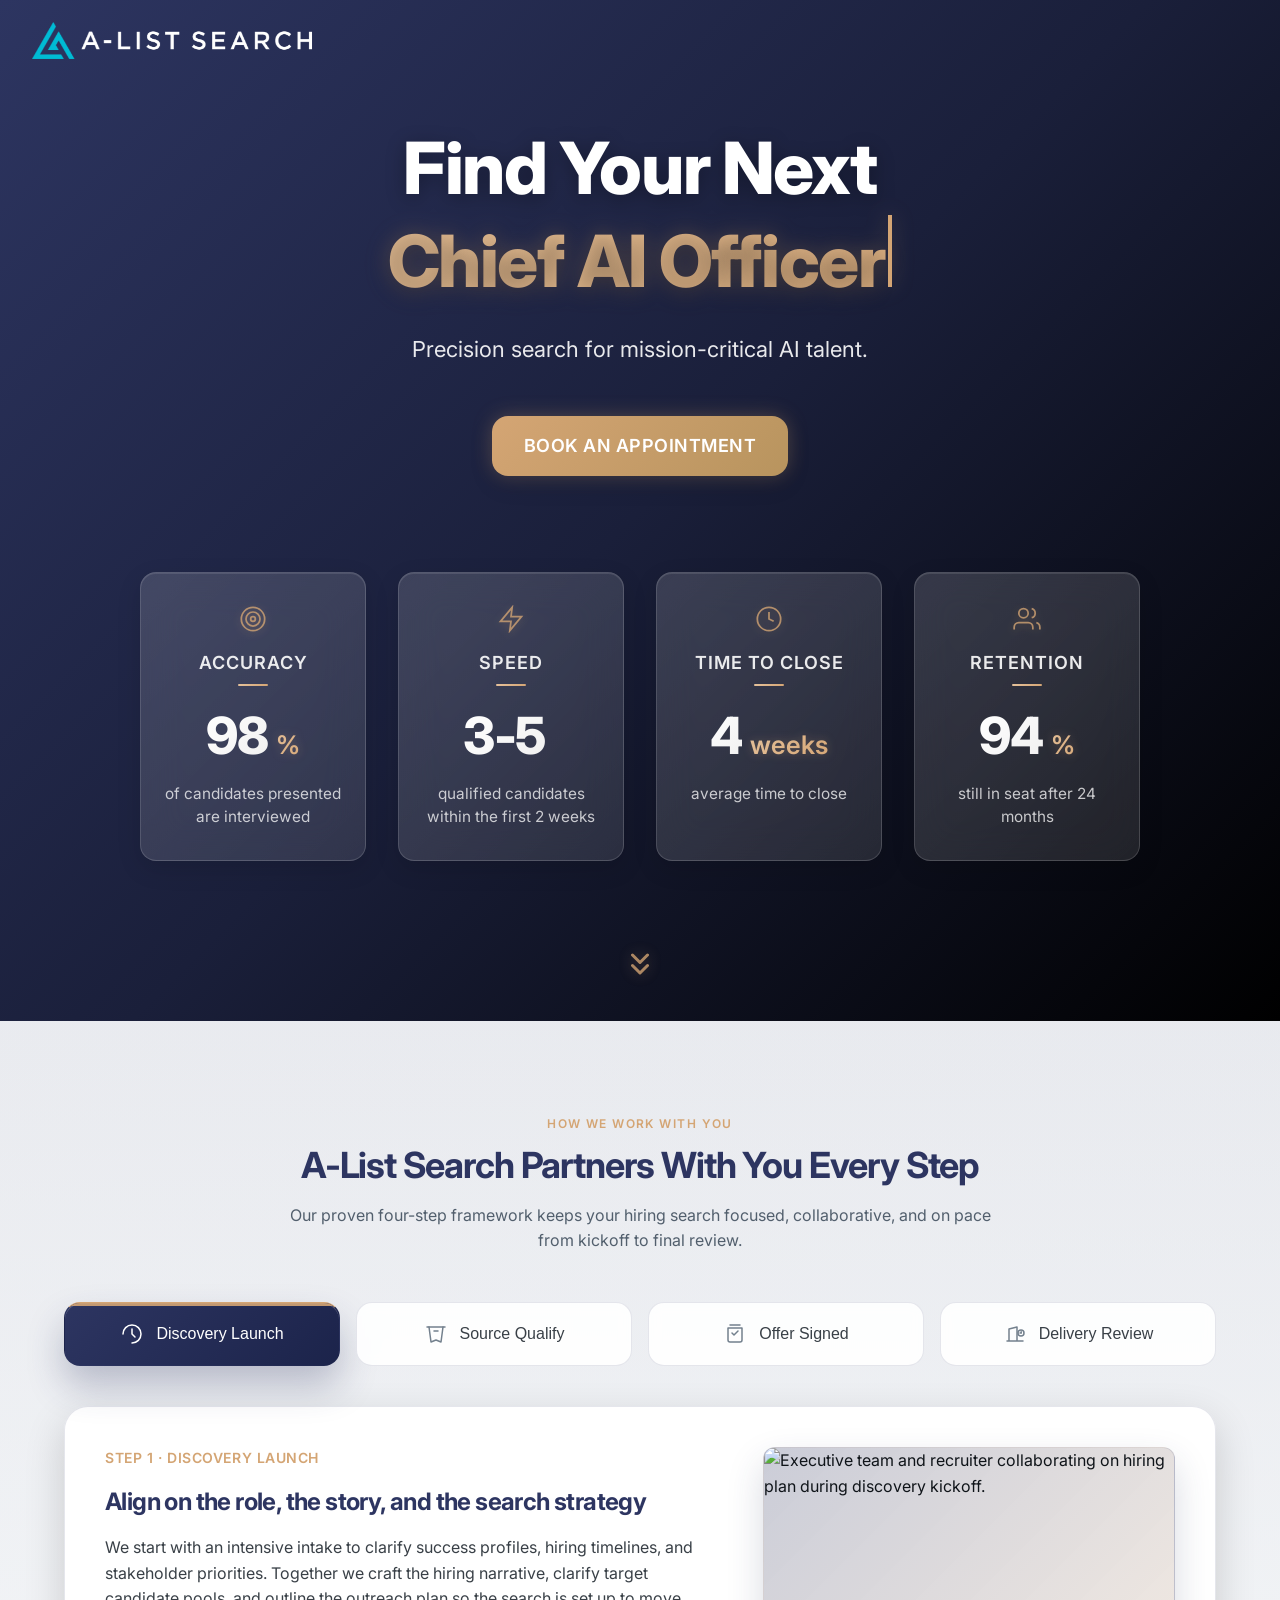
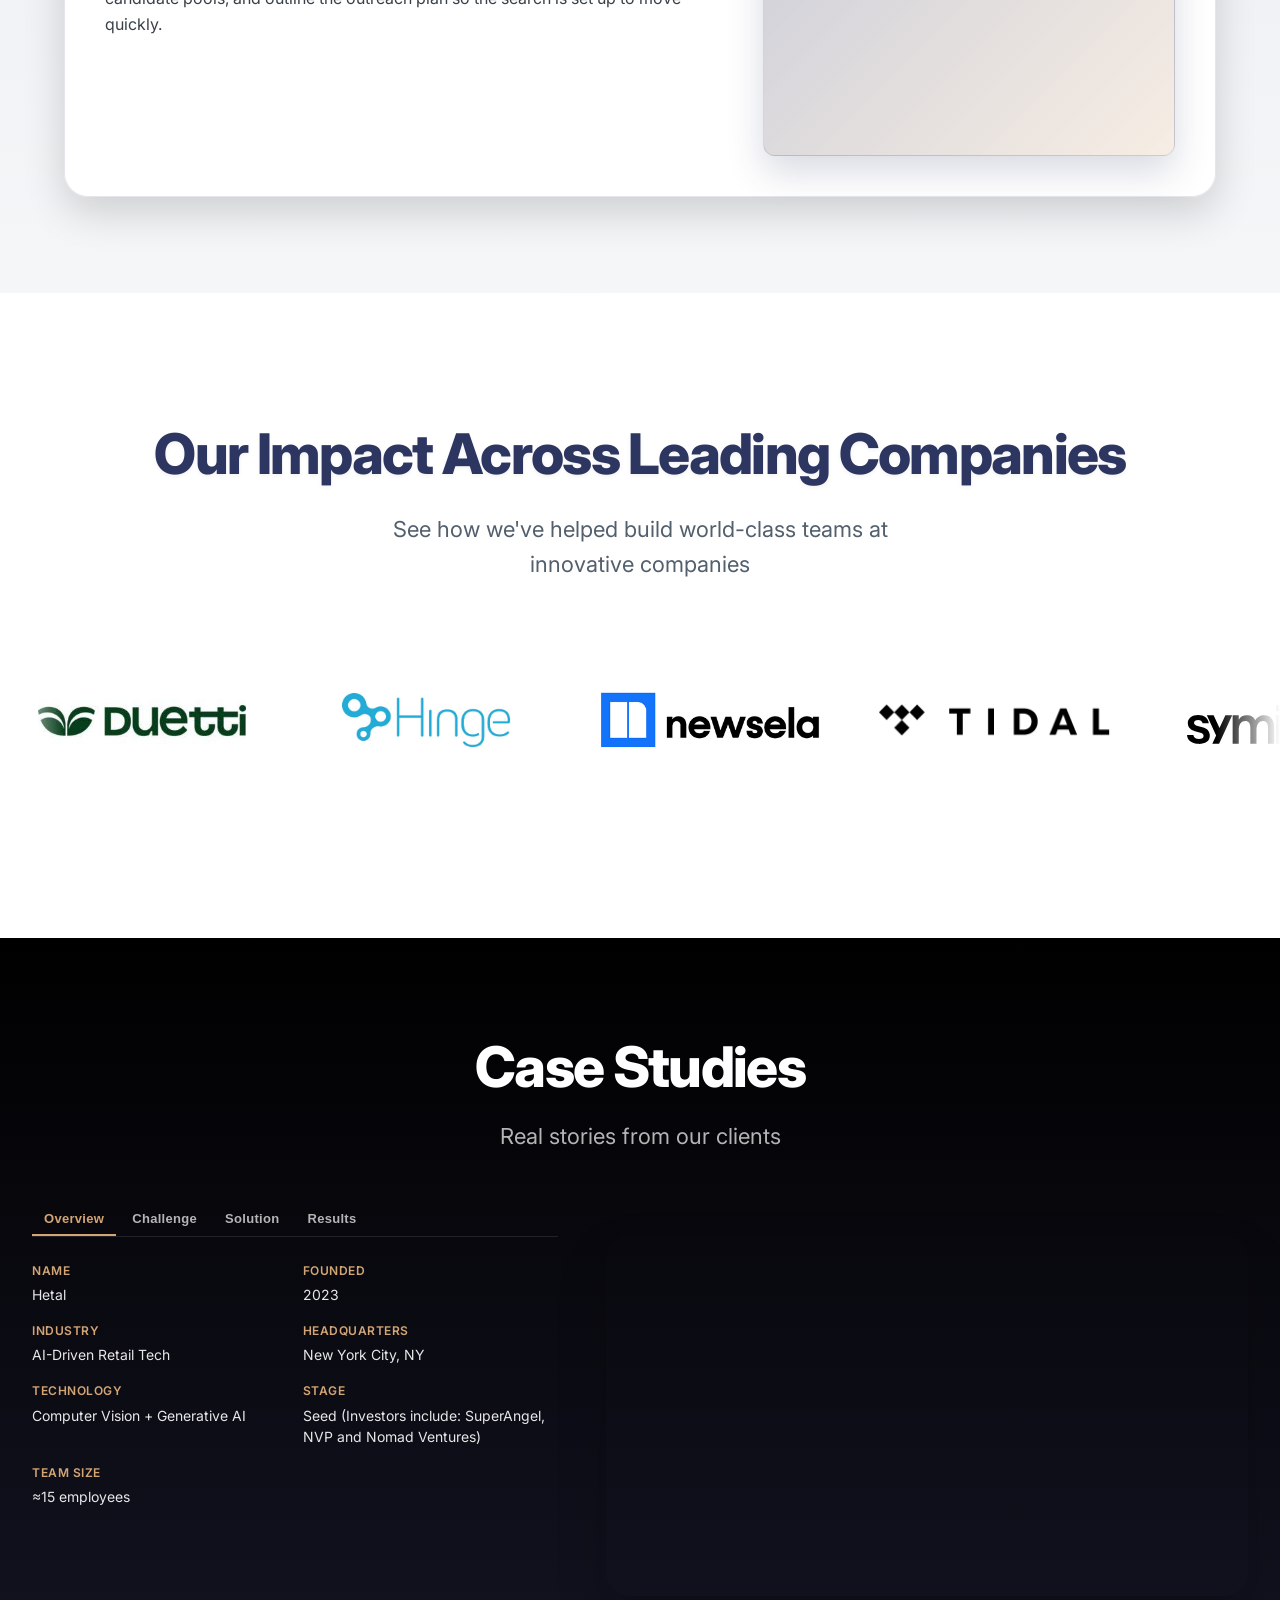
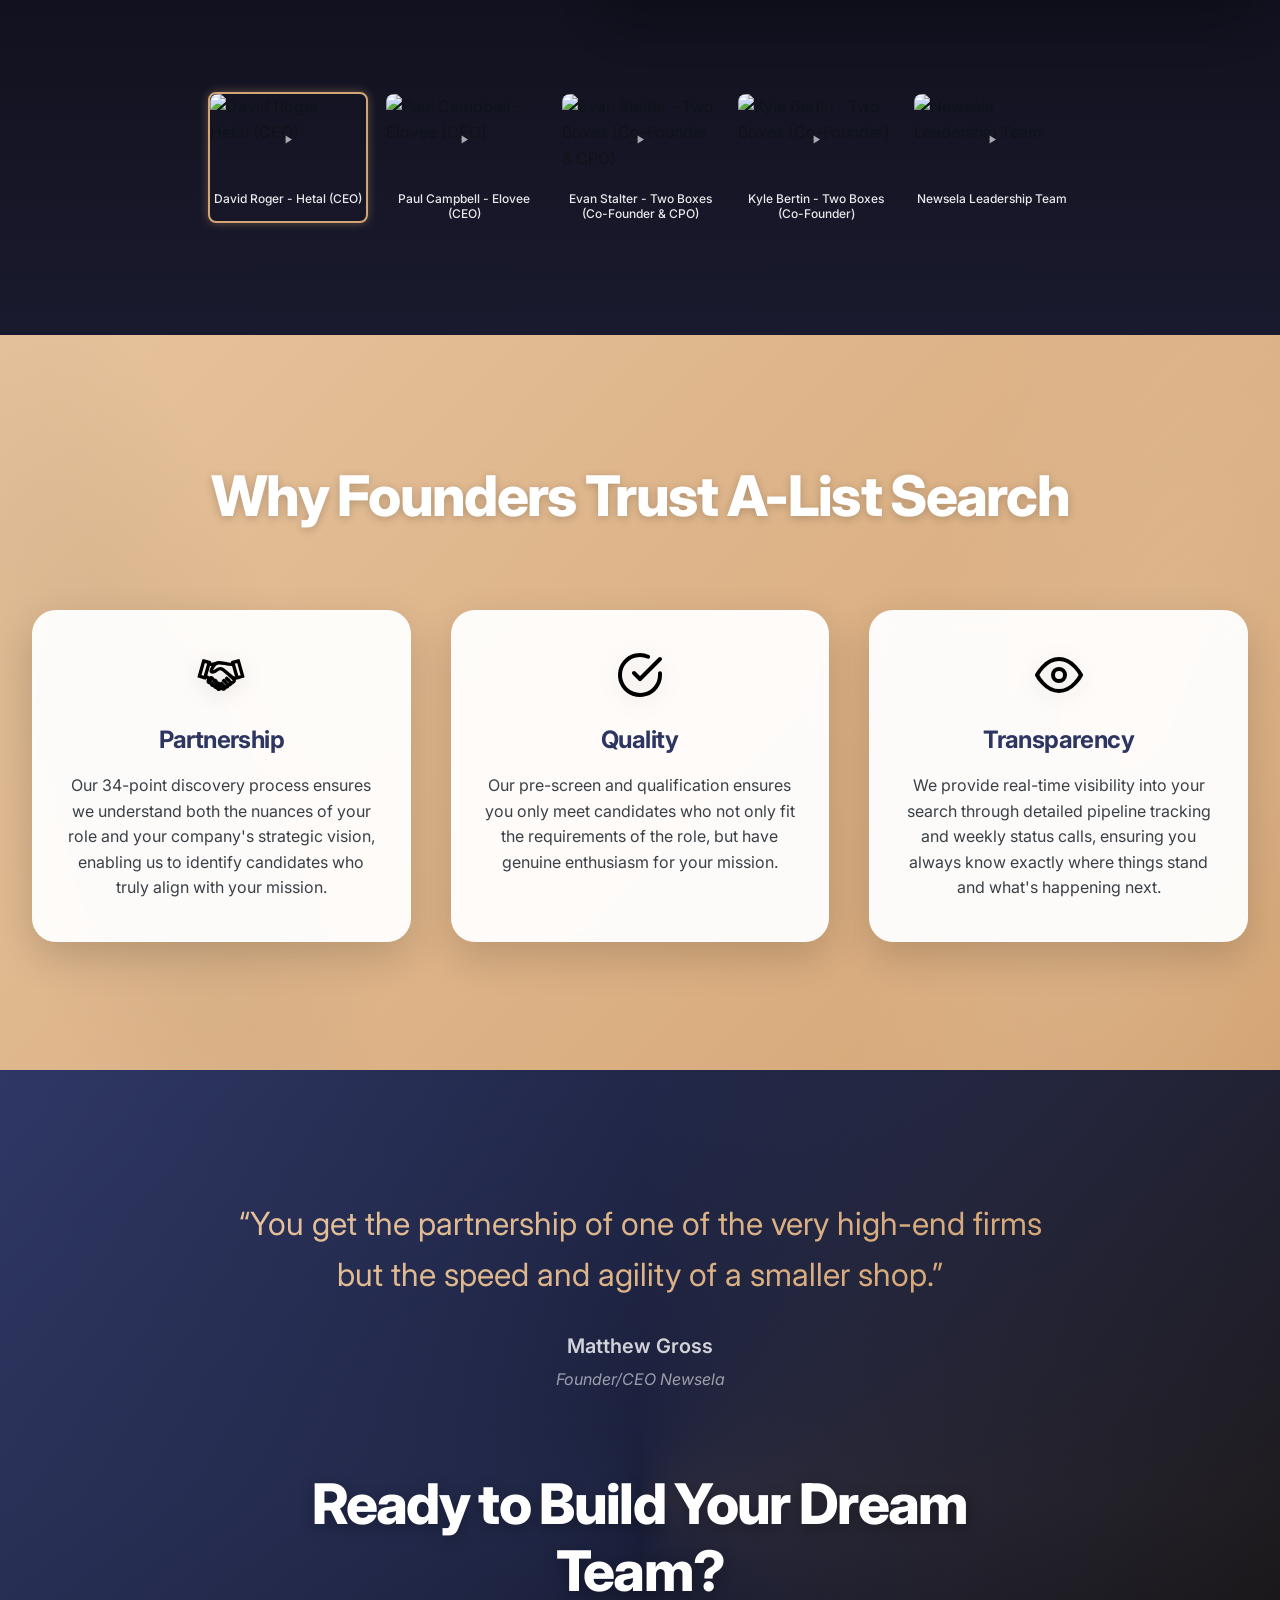
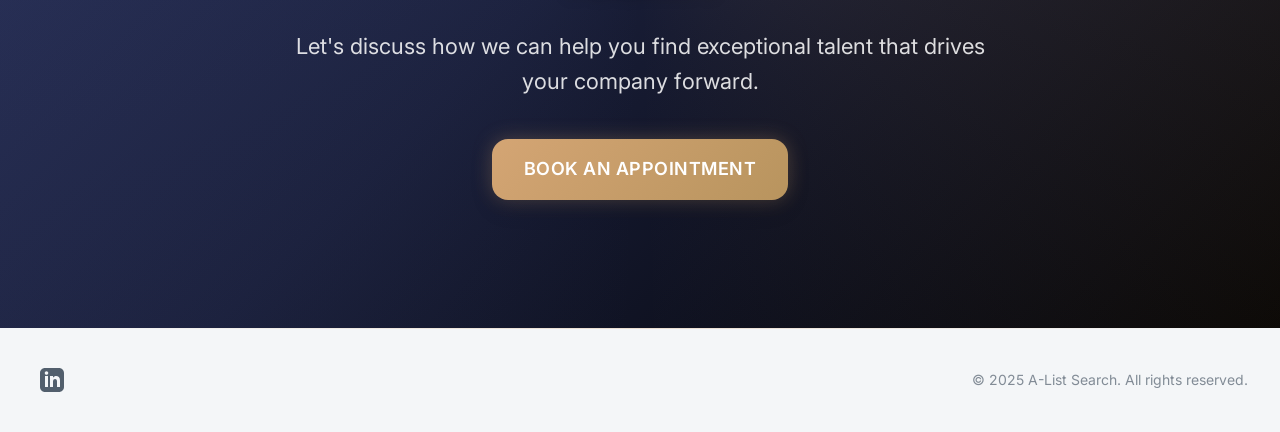
==== commit 035f9c1e: "Adds case studies and updates content order" ====
--- a/index.html
+++ b/index.html
@@ -329,7 +329,7 @@
         company: 'Hetal',
         video: {
           url: 'https://www.youtube.com/embed/XZZsS2FRv1g',
-          thumbnail: 'https://img.youtube.com/vi/XZZsS2FRv1g/maxresdefault.jpg',
+          thumbnail: 'https://img.youtube.com/vi/XZZsS2FRv1g/sddefault.jpg',
           title: 'David Roger - Hetal (CEO)'
         },
         overview: {
@@ -370,48 +370,89 @@
         }
       },
       {
+        id: 'elovee',
+        company: 'Elovee',
+        video: {
+          url: 'https://www.youtube.com/embed/Jb3CXJAdaWk',
+          thumbnail: 'https://img.youtube.com/vi/Jb3CXJAdaWk/maxresdefault.jpg',
+          title: 'Paul Campbell - Elovee (CEO)'
+        },
+        overview: {
+          name: 'Elovee',
+          founded: '2019',
+          industry: 'Health Tech/Dementia Care',
+          headquarters: 'New York City, NY',
+          technology: 'AI/ML/NLP + Video Avatars',
+          stage: 'Seed ($15M raised)',
+          teamSize: '≈15 employees'
+        },
+        challenge: {
+          description: 'Elovee was founded with the mission to transform dementia care, combining AI, data science, design, and neuropsychology to deliver comforting voice and visual interactions with loved ones for seniors—available 24/7. The founders needed to hire a Head of AI/ML/NLP who could serve as the technical co-founder—leading the full stack from AI and NLP to mobile and web, while building and scaling a multidisciplinary team.',
+          points: [
+            'Rare skill combination: The role required deep expertise across AI, machine learning, NLP, video avatar technology, mobile development, and scalable architecture—plus leadership experience to build and manage a team.',
+            'Healthcare complexity: The platform needed to comply with strict healthcare regulations (HIPAA, FSA, GDPR) while delivering innovative technology for a sensitive demographic.',
+            'Founder-level role: This individual would shape company strategy alongside the CEO, requiring entrepreneurial mindset, business acumen, and technical excellence.'
+          ]
+        },
+        solution: {
+          description: 'A-List partnered directly with the CEO at elovee in a deeply collaborative, mission-driven search. An iterative process was critical to success—since a role like this really didn\'t exist at other companies, we had to use creativity and source candidates with the unique combination of deep machine learning and natural language processing experience, with the ability to lead, inspire, and build a team.',
+          highlights: [
+            'Mapped the intersection of AI/ML/NLP expertise to identify the right candidates who aligned with the mission and had scrappy startup experience',
+            'Leveraged creative sourcing strategies to find leaders with the rare combination of the above'
+          ]
+        },
+        results: [
+          'Search completed in nine weeks',
+          'Head of AI/ML/NLP successfully onboarded and leading product strategy',
+          'MVP launched on schedule with pilot customers onboarded'
+        ],
+        quote: {
+          text: 'I didn\'t want a big agency. I wanted a partner who was hands-on, values-aligned, and understood the pace of change in AI — that\'s exactly what I found in A-List.',
+          author: 'Paul Campbell',
+          title: 'CEO, elovee'
+        }
+      },
+      {
         id: 'two-boxes-evan',
         company: 'Two Boxes',
         video: {
           url: 'https://www.youtube.com/embed/71VnbMNBniI',
           thumbnail: 'https://img.youtube.com/vi/71VnbMNBniI/maxresdefault.jpg',
-          title: 'Evan Stalter - Two Boxes (Cofounder/CPO)'
+          title: 'Evan Stalter - Two Boxes (Co-Founder & CPO)'
         },
         overview: {
           name: 'Two Boxes',
-          founded: '2023',
-          industry: 'AI-Driven Retail Tech',
-          headquarters: 'New York City, NY',
-          technology: 'Computer Vision + Generative AI',
-          stage: 'Seed (Investors include: SuperAngel, NVP and Nomad Ventures)',
-          teamSize: '≈15 employees'
+          founded: '2022',
+          industry: 'E-Commerce Returns Tech / Sustainable Logistics',
+          headquarters: 'Denver, Colorado',
+          technology: 'SaaS Returns Processing Platform',
+          stage: 'Series A (Investors include: SuperAngel, Assembly, and Matchbook)',
+          teamSize: '11-50 employees'
         },
         challenge: {
-          description: 'Two Boxes is reimagining how retailers analyze in-store behavior using computer vision and AI to optimize product placement and customer engagement. The founders needed to hire a Senior Computer Vision + AI Engineer capable of owning the full ML pipeline—from model design to deployment—while bridging computer vision and large language models to make sense of visual data.',
+          description: 'Two Boxes is transforming e-commerce returns from a liability into an asset. Their innovative SaaS platform has helped over two dozen 3PL customers and 120+ brands process over $100M worth of returned inventory, preventing thousands of units from ending up in landfills while providing invaluable data insights. The founders needed to hire a Senior Frontend Engineer capable of building scalable, performant web applications that would serve both warehouse operations and brand analytics dashboards.',
           points: [
-            'Cross-disciplinary depth: Most computer vision engineers are narrowly specialized and lack exposure to LLMs or multimodal architectures that combine vision and language.',
-            'Tight talent market: The few with this hybrid skill set were already in high demand.',
-            'Early-stage dynamics: The role required a hands-on builder comfortable with ambiguity and startup speed.'
+            'Technical depth in a niche stack: The role required expertise in TypeScript, React, and modern frontend architecture.',
+            'Startup experience and culture fit: The co-founders have built an incredible culture at Two Boxes, and finding the right match with both the technical skill set and alignment with their values was essential.'
           ]
         },
         solution: {
-          description: 'A-List partnered directly with Cofounder/CPO Evan Stalter in a deeply collaborative, founder-to-founder search. A tight communication loop—texts, quick calls, weekend check-ins—allowing rapid iteration and immediate feedback.',
+          description: 'A-List partnered directly with Co-Founder & CPO Evan Stalter in a highly collaborative, technically-focused search. A quick process with evolving interview steps, technical rounds, and the ability to move quickly enabled us to identify and close exceptional talent efficiently.',
           highlights: [
-            'Translated Two Boxes\'s technical roadmap into a precise candidate profile',
-            'Engaged cross-disciplinary AI talent aligned with both the mission and the tech stack',
-            'Delivered high-quality candidates extremely quickly, closing the search with a bull\'s-eye hire'
+            'Engaged senior frontend engineers from SaaS backgrounds with demonstrated ability to build customer-facing applications at scale',
+            'Delivered high-caliber candidates quickly, closing the search with an exceptional hire who brought both the technical chops and product mindset needed'
           ]
         },
         results: [
-          'Search completed in under a month',
-          'Smooth integration with placed candidate successfully establishing himself in the CVAI leadership role',
-          'Code/Product is shipping on schedule',
-          'New customers on-boarded - Two Boxes has officially launched (out of stealth mode)'
+          'Search completed in under 6 weeks',
+          'Hired engineer ramped quickly and is now driving key product features',
+          'Platform continues to scale across 120+ brands globally',
+          'Two Boxes recently raised $5.3M Series A to accelerate growth'
         ],
         quote: {
-          text: 'Working with A-List gave us confidence the role would be filled fast with an exceptional hire. They understood our tech, our stage, and our urgency.',
+          text: 'The quality of candidates was outstanding. A-List filtered out anyone who wouldn\'t make it through our cut, and every person we spoke with was impressive.',
           author: 'Evan Stalter',
-          title: 'Cofounder/CPO, Two Boxes'
+          title: 'Co-Founder & CPO, Two Boxes'
         }
       },
       {
@@ -420,88 +461,42 @@
         video: {
           url: 'https://www.youtube.com/embed/Fokw4cjivCg',
           thumbnail: 'https://img.youtube.com/vi/Fokw4cjivCg/maxresdefault.jpg',
-          title: 'Kyle Bertin - Two Boxes (Cofounder/CEO)'
+          title: 'Kyle Bertin - Two Boxes (Co-Founder)'
         },
         overview: {
           name: 'Two Boxes',
-          founded: '2023',
-          industry: 'AI-Driven Retail Tech',
-          headquarters: 'New York City, NY',
-          technology: 'Computer Vision + Generative AI',
-          stage: 'Seed (Investors include: SuperAngel, NVP and Nomad Ventures)',
-          teamSize: '≈15 employees'
+          founded: '2022',
+          industry: 'E-Commerce Returns Tech / Sustainable Logistics',
+          headquarters: 'Denver, Colorado',
+          technology: 'SaaS Returns Processing Platform',
+          stage: 'Series A (Investors include: SuperAngel, Assembly, and Matchbook)',
+          teamSize: '11-50 employees'
         },
         challenge: {
-          description: 'Two Boxes is reimagining how retailers analyze in-store behavior using computer vision and AI to optimize product placement and customer engagement. The founders needed to hire a Senior Computer Vision + AI Engineer capable of owning the full ML pipeline—from model design to deployment—while bridging computer vision and large language models to make sense of visual data.',
+          description: 'Two Boxes was accelerating revenue growth and needed to hire an Enterprise Account Executive to close their biggest contracts with top-tier customers.',
           points: [
-            'Cross-disciplinary depth: Most computer vision engineers are narrowly specialized and lack exposure to LLMs or multimodal architectures that combine vision and language.',
-            'Tight talent market: The few with this hybrid skill set were already in high demand.',
-            'Early-stage dynamics: The role required a hands-on builder comfortable with ambiguity and startup speed.'
+            'Extreme time pressure: Co-Founder Kyle Bertin was going on paternity leave, creating an urgent deadline to close the search before his departure.',
+            'Holiday timing: The search coincided with the holiday season when most candidates and companies slow down recruiting activity.',
+            'Specialized skill set: The role required 8+ years of enterprise SaaS sales experience with proven ability to close high-value deals.'
           ]
         },
         solution: {
-          description: 'A-List partnered directly with Cofounder/CEO Kyle Bertin in a deeply collaborative, founder-to-founder search. A tight communication loop—texts, quick calls, weekend check-ins—allowing rapid iteration and immediate feedback.',
+          description: 'A-List partnered directly with Co-Founder Kyle Bertin in an exceptionally responsive, time-sensitive search that prioritized speed without compromising quality.',
           highlights: [
-            'Translated Two Boxes\'s technical roadmap into a precise candidate profile',
-            'Engaged cross-disciplinary AI talent aligned with both the mission and the tech stack',
-            'Delivered high-quality candidates extremely quickly, closing the search with a bull\'s-eye hire'
+            'Maintained exceptional responsiveness during holiday season',
+            'Executed searches with speed and precision to meet urgent deadline before paternity leave'
           ]
         },
         results: [
-          'Search completed in under a month',
-          'Smooth integration with placed candidate successfully establishing himself in the CVAI leadership role',
-          'Code/Product is shipping on schedule',
-          'New customers on-boarded - Two Boxes has officially launched (out of stealth mode)'
+          'Search completed before Kyle\'s paternity leave',
+          'Hired AE is driving enterprise pipeline and closing high-value contracts',
+          'Two Boxes continues to scale across 120+ brands globally',
+          'Company recently raised $5.3M Series A to accelerate growth'
         ],
         quote: {
-          text: 'Working with A-List gave us confidence the role would be filled fast with an exceptional hire. They understood our tech, our stage, and our urgency.',
+          text: 'You do what needs to be done — for example, over the holidays you helped us place a role by getting on calls the day after Christmas. Not a lot of folks are willing to do that kind of thing. That was really impactful for us to keep the business moving forward.',
           author: 'Kyle Bertin',
-          title: 'Cofounder/CEO, Two Boxes'
-        }
-      },
-      {
-        id: 'elovee',
-        company: 'Elovee',
-        video: {
-          url: 'https://www.youtube.com/embed/Jb3CXJAdaWk',
-          thumbnail: 'https://img.youtube.com/vi/Jb3CXJAdaWk/maxresdefault.jpg',
-          title: 'Paul Campbell - Elovee (CEO)'
-        },
-        overview: {
-          name: 'Elovee',
-          founded: '2023',
-          industry: 'AI-Driven Retail Tech',
-          headquarters: 'New York City, NY',
-          technology: 'Computer Vision + Generative AI',
-          stage: 'Seed (Investors include: SuperAngel, NVP and Nomad Ventures)',
-          teamSize: '≈15 employees'
-        },
-        challenge: {
-          description: 'Elovee is reimagining how retailers analyze in-store behavior using computer vision and AI to optimize product placement and customer engagement. The founders needed to hire a Senior Computer Vision + AI Engineer capable of owning the full ML pipeline—from model design to deployment—while bridging computer vision and large language models to make sense of visual data.',
-          points: [
-            'Cross-disciplinary depth: Most computer vision engineers are narrowly specialized and lack exposure to LLMs or multimodal architectures that combine vision and language.',
-            'Tight talent market: The few with this hybrid skill set were already in high demand.',
-            'Early-stage dynamics: The role required a hands-on builder comfortable with ambiguity and startup speed.'
-          ]
-        },
-        solution: {
-          description: 'A-List partnered directly with CEO Paul Campbell in a deeply collaborative, founder-to-founder search. A tight communication loop—texts, quick calls, weekend check-ins—allowing rapid iteration and immediate feedback.',
-          highlights: [
-            'Translated Elovee\'s technical roadmap into a precise candidate profile',
-            'Engaged cross-disciplinary AI talent aligned with both the mission and the tech stack',
-            'Delivered high-quality candidates extremely quickly, closing the search with a bull\'s-eye hire'
-          ]
-        },
-        results: [
-          'Search completed in under a month',
-          'Smooth integration with placed candidate successfully establishing himself in the CVAI leadership role',
-          'Code/Product is shipping on schedule',
-          'New customers on-boarded - Elovee has officially launched (out of stealth mode)'
-        ],
-        quote: {
-          text: 'Working with A-List gave us confidence the role would be filled fast with an exceptional hire. They understood our tech, our stage, and our urgency.',
-          author: 'Paul Campbell',
-          title: 'CEO, Elovee'
+          title: 'Co-Founder, Two Boxes'
         }
       },
       {
@@ -510,43 +505,40 @@
         video: {
           url: 'https://www.youtube.com/embed/9zD0SzvUmqk',
           thumbnail: 'https://img.youtube.com/vi/9zD0SzvUmqk/maxresdefault.jpg',
-          title: 'Eric Bacolas - Newsela (Chief People Officer)'
+          title: 'Newsela Leadership Team'
         },
         overview: {
           name: 'Newsela',
-          founded: '2023',
-          industry: 'AI-Driven Retail Tech',
-          headquarters: 'New York City, NY',
-          technology: 'Computer Vision + Generative AI',
-          stage: 'Seed (Investors include: SuperAngel, NVP and Nomad Ventures)',
-          teamSize: '≈15 employees'
+          founded: '2013',
+          industry: 'EdTech',
+          headquarters: 'New York, New York',
+          technology: 'K-12 Learning Platform',
+          stage: 'Series D (Investors include: Kleiner Perkins, TCV)',
+          teamSize: '251-500 employees'
         },
         challenge: {
-          description: 'Newsela is reimagining how retailers analyze in-store behavior using computer vision and AI to optimize product placement and customer engagement. The founders needed to hire a Senior Computer Vision + AI Engineer capable of owning the full ML pipeline—from model design to deployment—while bridging computer vision and large language models to make sense of visual data.',
+          description: 'Newsela is transforming literacy education by turning real-world content from trusted sources into engaging learning materials for K-12 classrooms. As Newsela scaled from Series B through Series D, the company needed to build a world-class leadership team across multiple functions. The hiring challenge was threefold: finding exceptional talent in a competitive market, ensuring cultural alignment with Newsela\'s educational mission, and identifying leaders who could scale with the company\'s rapid growth trajectory.',
           points: [
-            'Cross-disciplinary depth: Most computer vision engineers are narrowly specialized and lack exposure to LLMs or multimodal architectures that combine vision and language.',
-            'Tight talent market: The few with this hybrid skill set were already in high demand.',
-            'Early-stage dynamics: The role required a hands-on builder comfortable with ambiguity and startup speed.'
+            'Finding exceptional talent in a competitive market',
+            'Ensuring cultural alignment with Newsela\'s educational mission',
+            'Identifying leaders who could scale with rapid growth trajectory'
           ]
         },
         solution: {
-          description: 'A-List partnered directly with Chief People Officer Eric Bacolas in a deeply collaborative, founder-to-founder search. A tight communication loop—texts, quick calls, weekend check-ins—allowing rapid iteration and immediate feedback.',
+          description: 'A-List partnered with Newsela\'s leadership team across multiple disciplines, developing a deep understanding of the company\'s unique culture, mission-driven focus, and evolving talent needs.',
           highlights: [
-            'Translated Newsela\'s technical roadmap into a precise candidate profile',
-            'Engaged cross-disciplinary AI talent aligned with both the mission and the tech stack',
-            'Delivered high-quality candidates extremely quickly, closing the search with a bull\'s-eye hire'
+            'Beginning with a CMO search when Newsela was Series B, A-List continued to partner on multiple roles, including Chief Customer Success Officer, SVP of Sales, VP of Design, VP Product Management, VP Product Marketing, and Director of Technical Product Marketing',
+            'Developed targeted assessment criteria to evaluate candidates\' alignment with Newsela\'s educational mission and culture of continuous learning'
           ]
         },
         results: [
-          'Search completed in under a month',
-          'Smooth integration with placed candidate successfully establishing himself in the CVAI leadership role',
-          'Code/Product is shipping on schedule',
-          'New customers on-boarded - Newsela has officially launched (out of stealth mode)'
+          'Nine successful placements including Chief Customer Success Officer, SVP of Sales, VP of Design, VP Product Management, VP Product Marketing, and Director of Technical Product Marketing',
+          'Platform serving 2.5M teachers and 37M students in 90% of U.S. K-12 schools'
         ],
         quote: {
-          text: 'Working with A-List gave us confidence the role would be filled fast with an exceptional hire. They understood our tech, our stage, and our urgency.',
-          author: 'Eric Bacolas',
-          title: 'Chief People Officer, Newsela'
+          text: 'We were able to convince amazingly talented people who were super happy in their roles to come talk to us, because Allen was able to embody who and what we were.',
+          author: 'Newsela Leadership Team',
+          title: ''
         }
       }
     ]
@@ -634,11 +626,6 @@
         <p class="case-studies__subtitle">Real stories from our clients</p>
       </div>
 
-      <!-- Thumbnail Carousel -->
-      <div class="case-studies__thumbnails">
-        <!-- Thumbnails will be populated by JavaScript -->
-      </div>
-
       <!-- Main Content Area -->
       <div class="case-studies__content">
         <!--
@@ -663,6 +650,11 @@
           <!-- Desktop/Tablet: Tabs + Panels -->
           <!-- Mobile: Sequential Cards -->
         </div>
+      </div>
+
+      <!-- Thumbnail Carousel -->
+      <div class="case-studies__thumbnails">
+        <!-- Thumbnails will be populated by JavaScript -->
       </div>
     </div>
   </section>
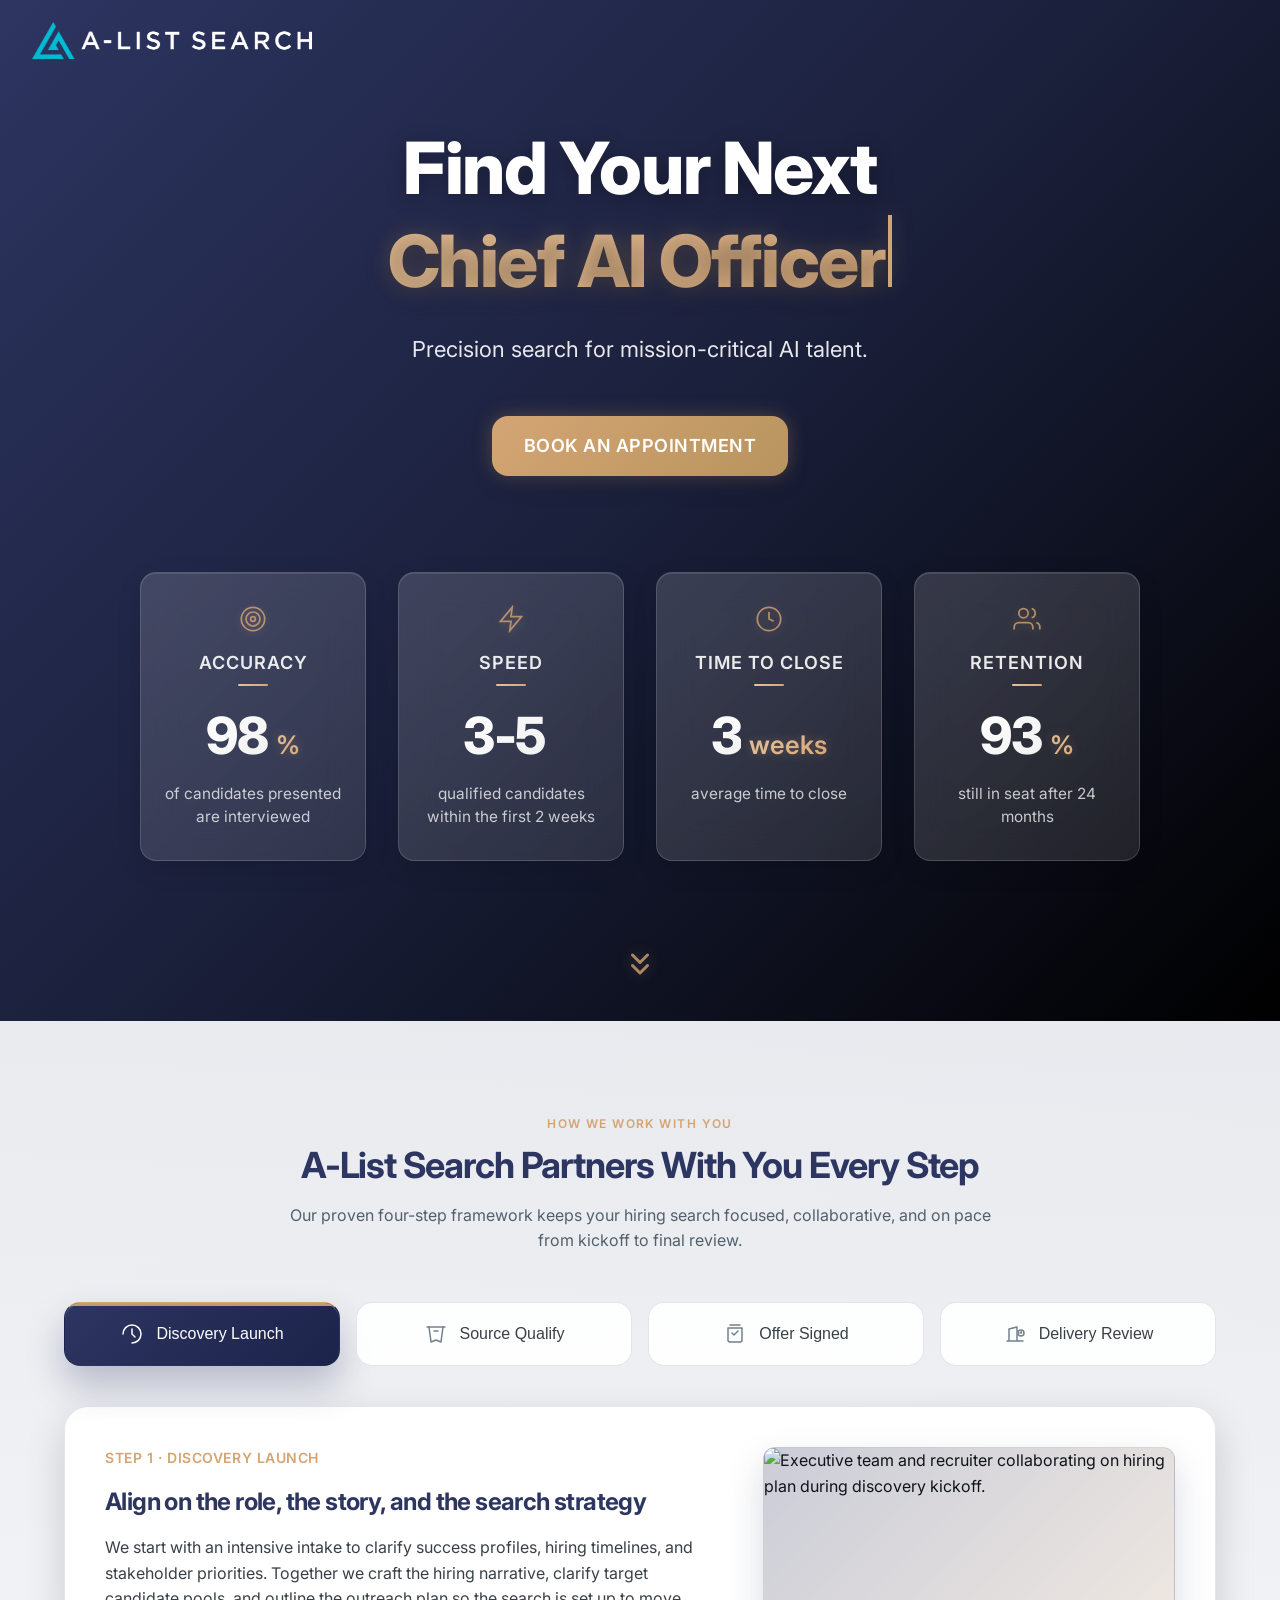
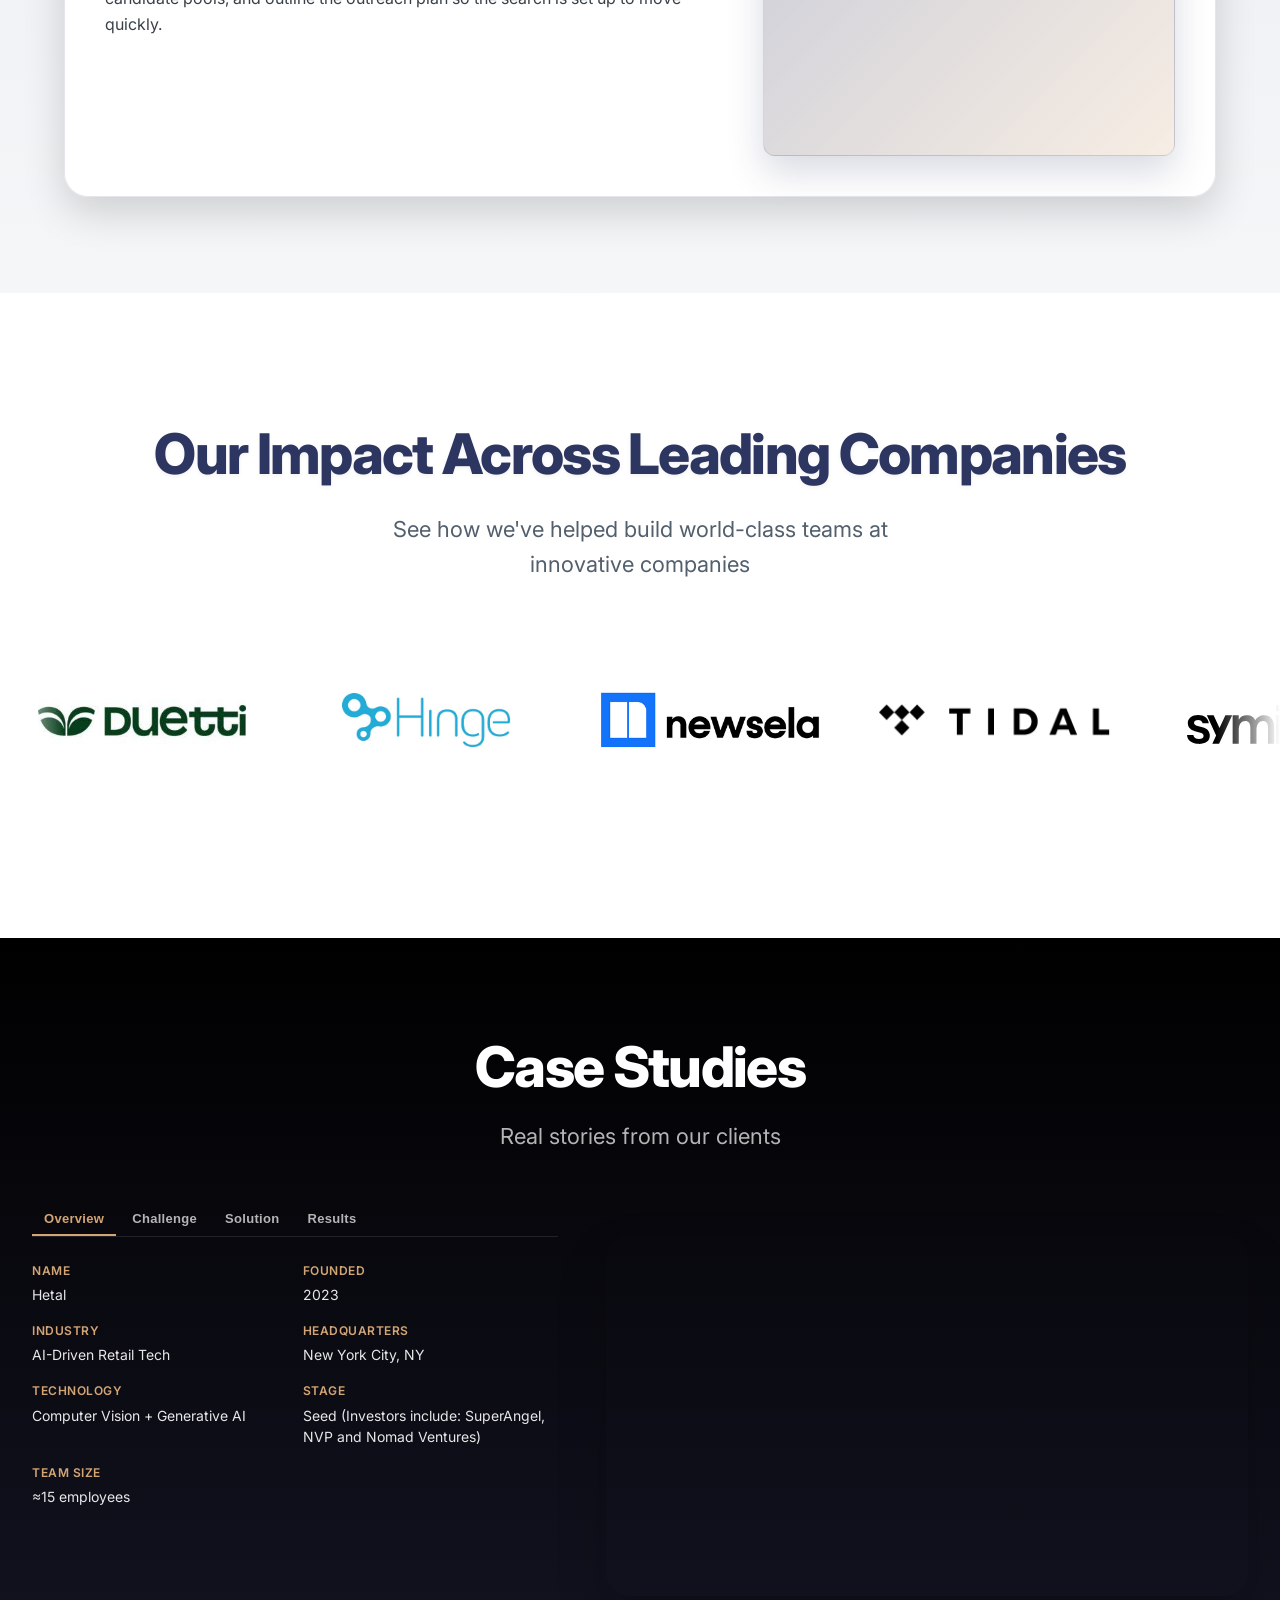
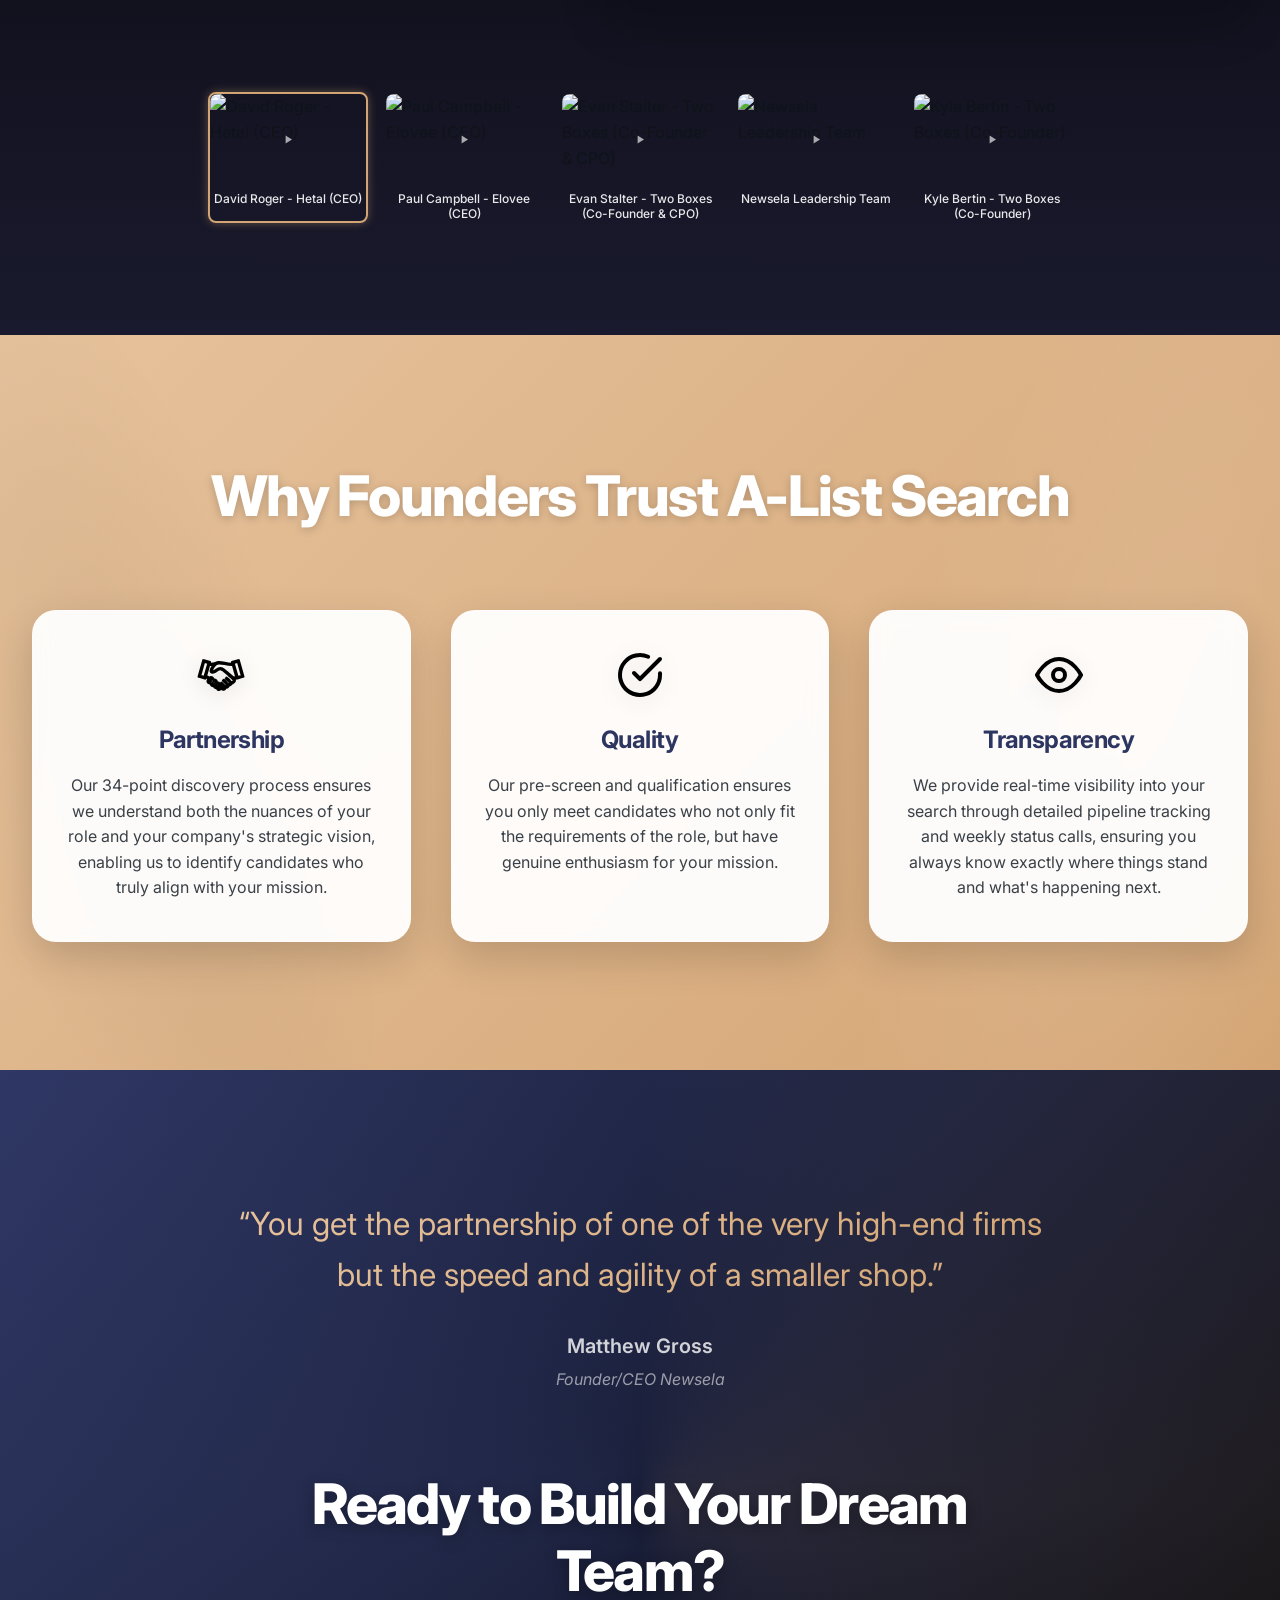
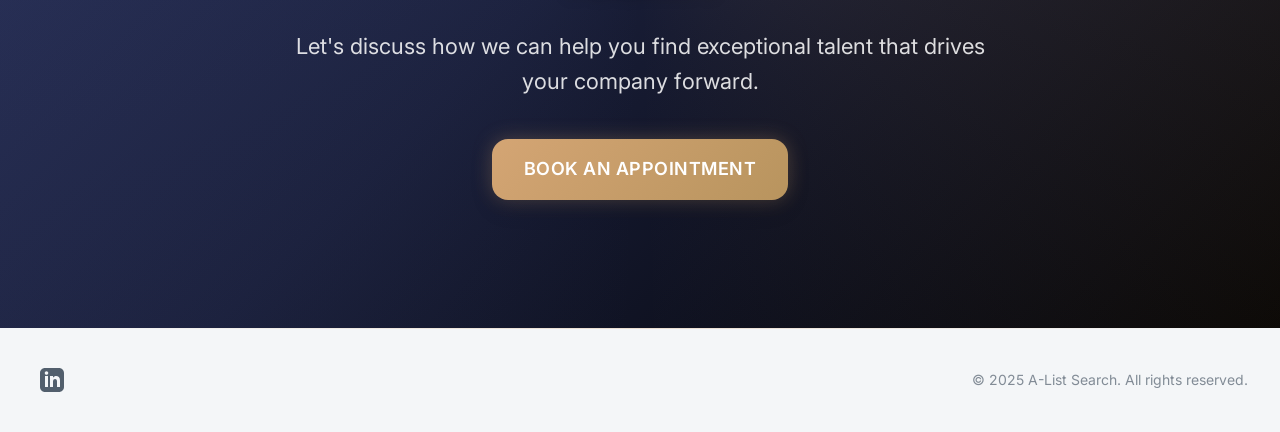
==== commit 5662da77: "Layout tweaks" ====
--- a/index.html
+++ b/index.html
@@ -456,6 +456,48 @@
         }
       },
       {
+        id: 'newsela',
+        company: 'Newsela',
+        video: {
+          url: 'https://www.youtube.com/embed/9zD0SzvUmqk',
+          thumbnail: 'https://img.youtube.com/vi/9zD0SzvUmqk/maxresdefault.jpg',
+          title: 'Newsela Leadership Team'
+        },
+        overview: {
+          name: 'Newsela',
+          founded: '2013',
+          industry: 'EdTech',
+          headquarters: 'New York, New York',
+          technology: 'K-12 Learning Platform',
+          stage: 'Series D (Investors include: Kleiner Perkins, TCV)',
+          teamSize: '251-500 employees'
+        },
+        challenge: {
+          description: 'Newsela is transforming literacy education by turning real-world content from trusted sources into engaging learning materials for K-12 classrooms. As Newsela scaled from Series B through Series D, the company needed to build a world-class leadership team across multiple functions. The hiring challenge was threefold: finding exceptional talent in a competitive market, ensuring cultural alignment with Newsela\'s educational mission, and identifying leaders who could scale with the company\'s rapid growth trajectory.',
+          points: [
+            'Finding exceptional talent in a competitive market',
+            'Ensuring cultural alignment with Newsela\'s educational mission',
+            'Identifying leaders who could scale with rapid growth trajectory'
+          ]
+        },
+        solution: {
+          description: 'A-List partnered with Newsela\'s leadership team across multiple disciplines, developing a deep understanding of the company\'s unique culture, mission-driven focus, and evolving talent needs.',
+          highlights: [
+            'Beginning with a CMO search when Newsela was Series B, A-List continued to partner on multiple roles, including Chief Customer Success Officer, SVP of Sales, VP of Design, VP Product Management, VP Product Marketing, and Director of Technical Product Marketing',
+            'Developed targeted assessment criteria to evaluate candidates\' alignment with Newsela\'s educational mission and culture of continuous learning'
+          ]
+        },
+        results: [
+          'Nine successful placements including Chief Customer Success Officer, SVP of Sales, VP of Design, VP Product Management, VP Product Marketing, and Director of Technical Product Marketing',
+          'Platform serving 2.5M teachers and 37M students in 90% of U.S. K-12 schools'
+        ],
+        quote: {
+          text: 'We were able to convince amazingly talented people who were super happy in their roles to come talk to us, because Allen was able to embody who and what we were.',
+          author: 'Newsela Leadership Team',
+          title: ''
+        }
+      },
+      {
         id: 'two-boxes-kyle',
         company: 'Two Boxes',
         video: {
@@ -497,48 +539,6 @@
           text: 'You do what needs to be done — for example, over the holidays you helped us place a role by getting on calls the day after Christmas. Not a lot of folks are willing to do that kind of thing. That was really impactful for us to keep the business moving forward.',
           author: 'Kyle Bertin',
           title: 'Co-Founder, Two Boxes'
-        }
-      },
-      {
-        id: 'newsela',
-        company: 'Newsela',
-        video: {
-          url: 'https://www.youtube.com/embed/9zD0SzvUmqk',
-          thumbnail: 'https://img.youtube.com/vi/9zD0SzvUmqk/maxresdefault.jpg',
-          title: 'Newsela Leadership Team'
-        },
-        overview: {
-          name: 'Newsela',
-          founded: '2013',
-          industry: 'EdTech',
-          headquarters: 'New York, New York',
-          technology: 'K-12 Learning Platform',
-          stage: 'Series D (Investors include: Kleiner Perkins, TCV)',
-          teamSize: '251-500 employees'
-        },
-        challenge: {
-          description: 'Newsela is transforming literacy education by turning real-world content from trusted sources into engaging learning materials for K-12 classrooms. As Newsela scaled from Series B through Series D, the company needed to build a world-class leadership team across multiple functions. The hiring challenge was threefold: finding exceptional talent in a competitive market, ensuring cultural alignment with Newsela\'s educational mission, and identifying leaders who could scale with the company\'s rapid growth trajectory.',
-          points: [
-            'Finding exceptional talent in a competitive market',
-            'Ensuring cultural alignment with Newsela\'s educational mission',
-            'Identifying leaders who could scale with rapid growth trajectory'
-          ]
-        },
-        solution: {
-          description: 'A-List partnered with Newsela\'s leadership team across multiple disciplines, developing a deep understanding of the company\'s unique culture, mission-driven focus, and evolving talent needs.',
-          highlights: [
-            'Beginning with a CMO search when Newsela was Series B, A-List continued to partner on multiple roles, including Chief Customer Success Officer, SVP of Sales, VP of Design, VP Product Management, VP Product Marketing, and Director of Technical Product Marketing',
-            'Developed targeted assessment criteria to evaluate candidates\' alignment with Newsela\'s educational mission and culture of continuous learning'
-          ]
-        },
-        results: [
-          'Nine successful placements including Chief Customer Success Officer, SVP of Sales, VP of Design, VP Product Management, VP Product Marketing, and Director of Technical Product Marketing',
-          'Platform serving 2.5M teachers and 37M students in 90% of U.S. K-12 schools'
-        ],
-        quote: {
-          text: 'We were able to convince amazingly talented people who were super happy in their roles to come talk to us, because Allen was able to embody who and what we were.',
-          author: 'Newsela Leadership Team',
-          title: ''
         }
       }
     ]
--- a/assets/css/components.css
+++ b/assets/css/components.css
@@ -978,12 +978,6 @@
 .trust-features .card:nth-child(1) { --stagger-delay: 0s; }
 .trust-features .card:nth-child(2) { --stagger-delay: 0.1s; }
 .trust-features .card:nth-child(3) { --stagger-delay: 0.2s; }
-
-/* Video Section */
-.video-section {
-  padding: 1rem 0;
-  background: #000;
-}
 
 /* Enhanced Company-based Credibility Section */
 .credibility {
@@ -1802,6 +1796,7 @@
 .case-study-quote__text::before,
 .case-study-quote__text::after {
   font-size: 32px;
+  line-height: 0;
   color: var(--color-secondary);
   opacity: 0.5;
 }
@@ -1830,10 +1825,13 @@
 .case-studies__thumbnails {
   display: flex;
   gap: 1rem;
-  justify-content: center;
   margin-top: 2rem;
   overflow-x: auto;
   padding: 1rem;
+  margin-left: auto;
+  margin-right: auto;
+  max-width: 100%;
+  width: max-content;
 }
 
 /* Performance optimizations */
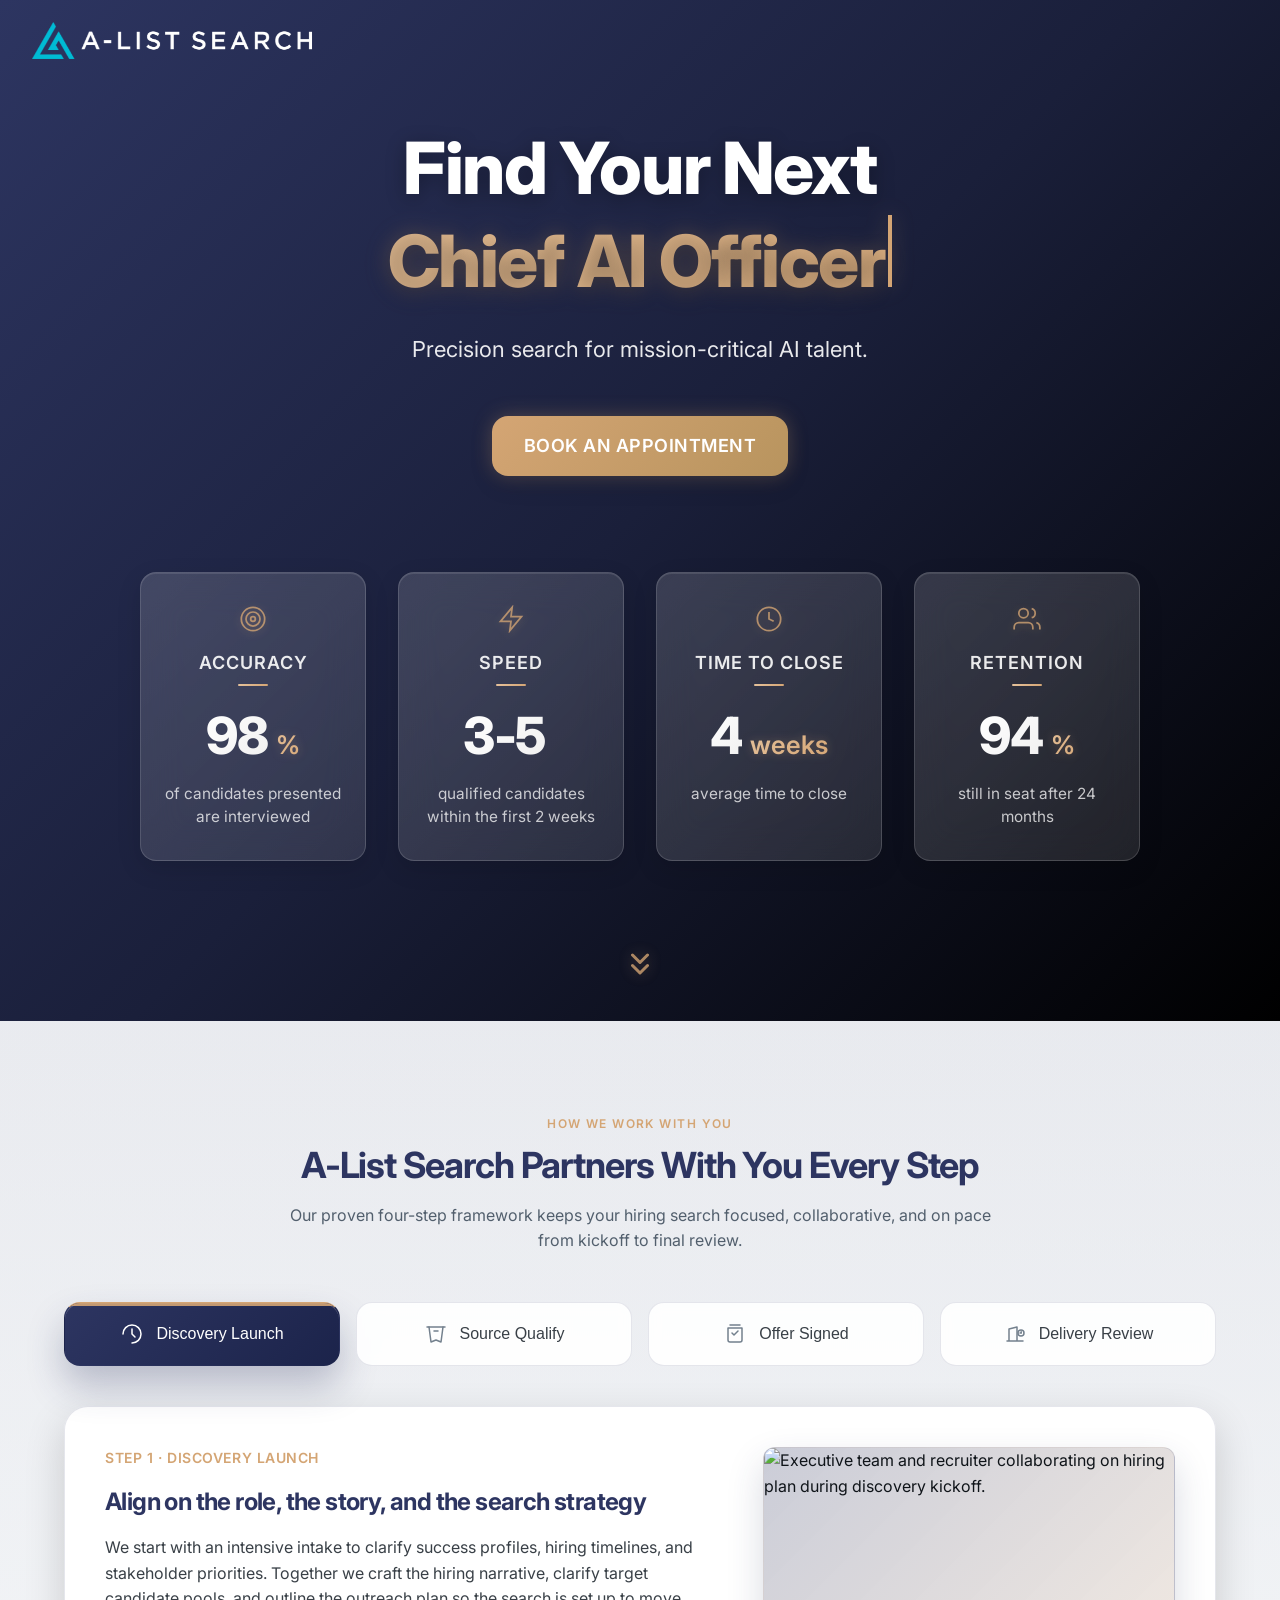
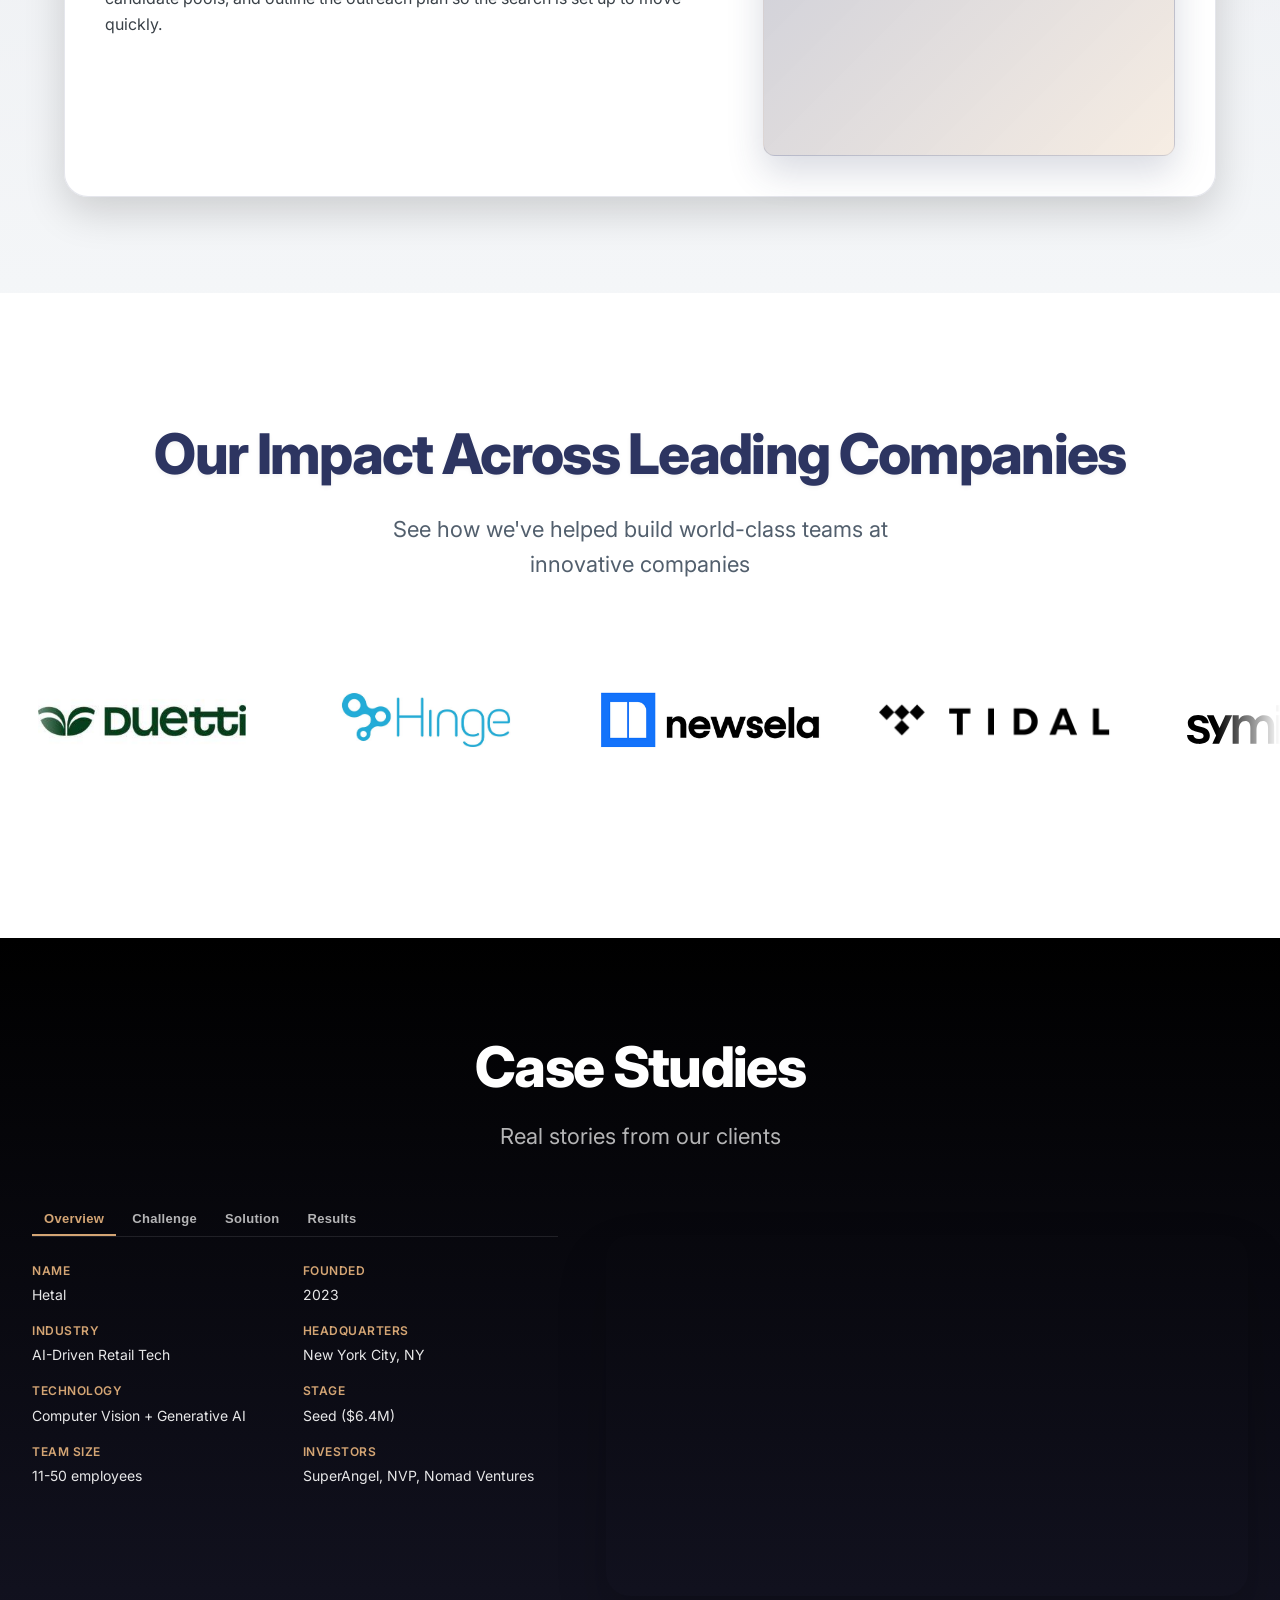
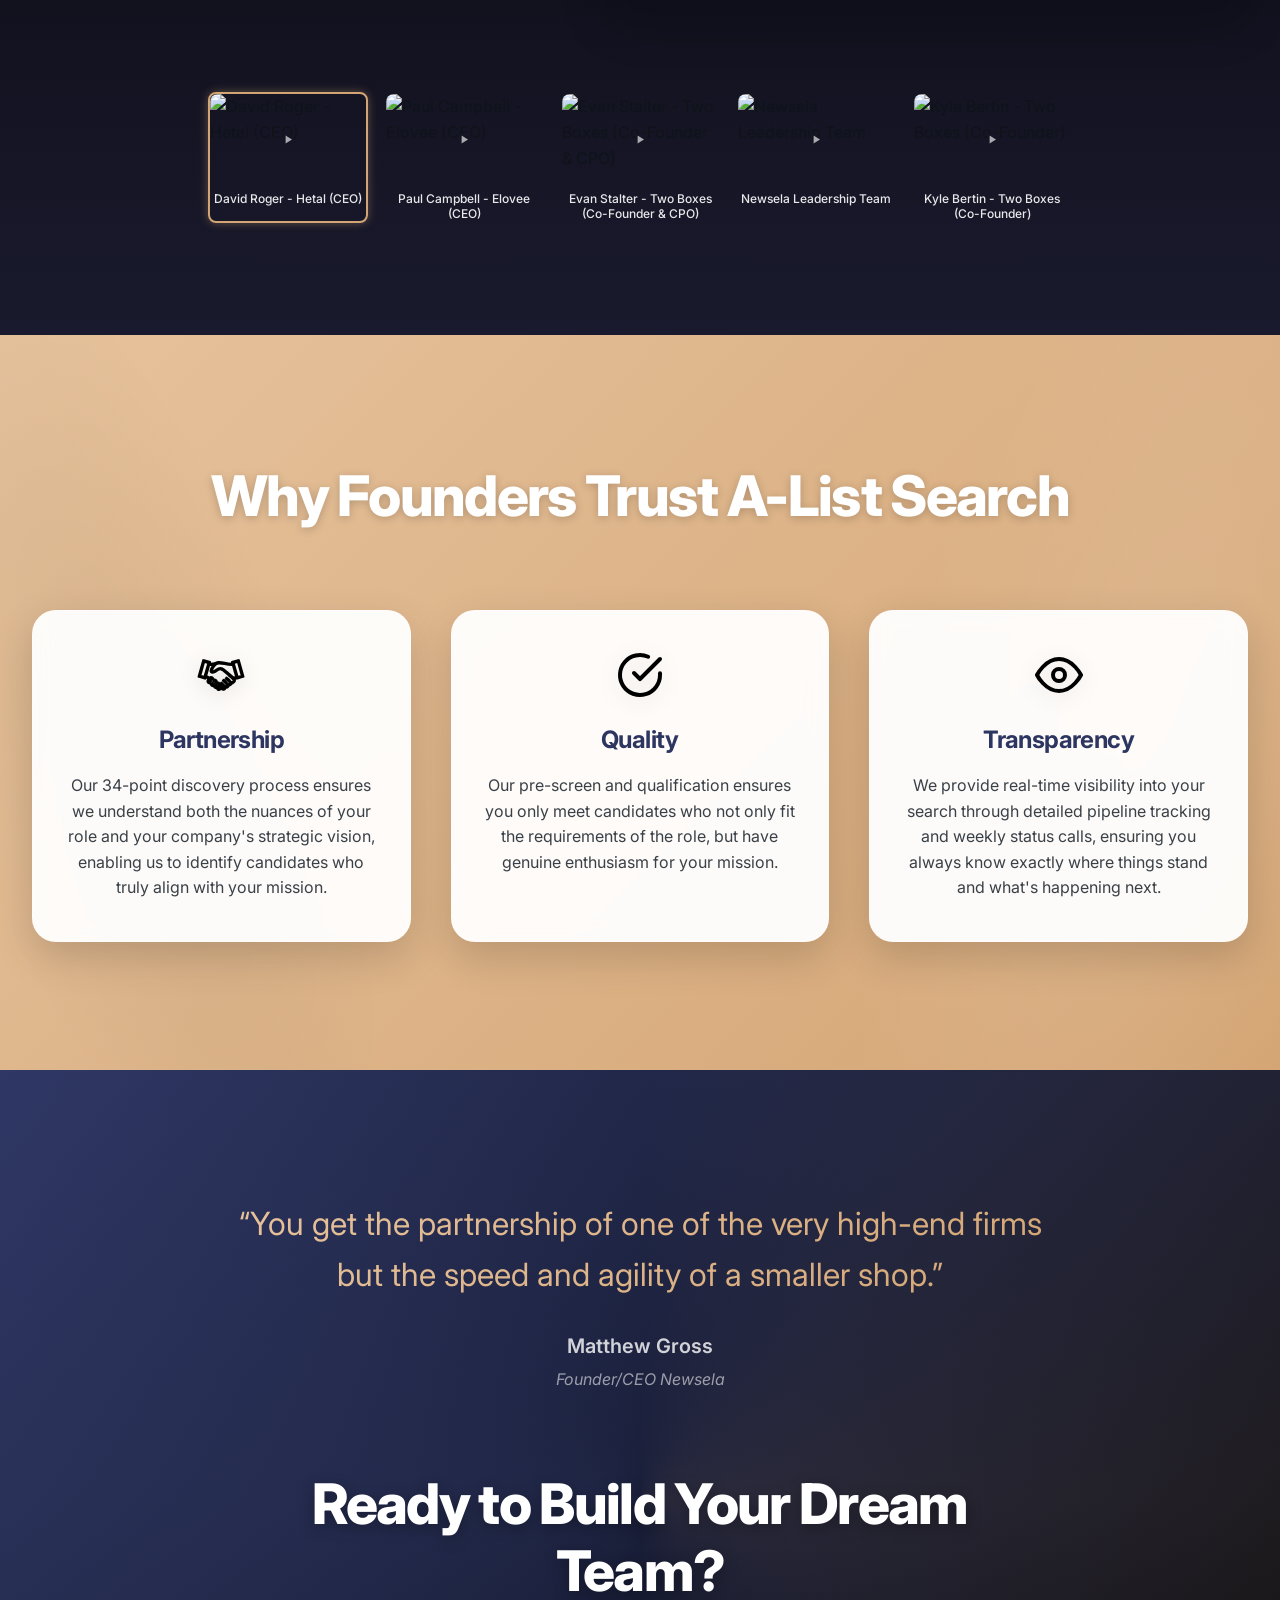
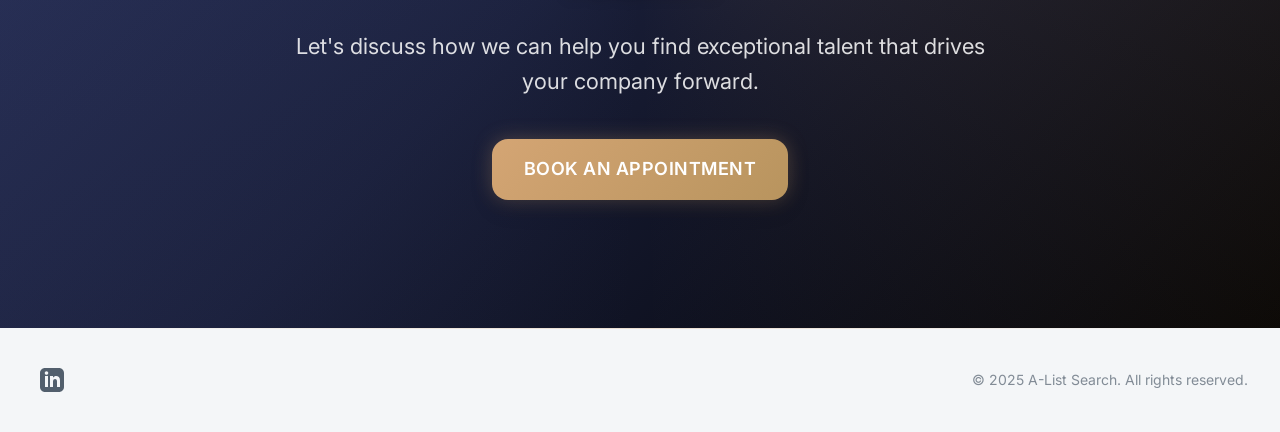
==== commit 2a9eb815: "Investor update" ====
--- a/index.html
+++ b/index.html
@@ -338,8 +338,9 @@
           industry: 'AI-Driven Retail Tech',
           headquarters: 'New York City, NY',
           technology: 'Computer Vision + Generative AI',
-          stage: 'Seed (Investors include: SuperAngel, NVP and Nomad Ventures)',
-          teamSize: '≈15 employees'
+          stage: 'Seed ($6.4M)',
+          teamSize: '11-50 employees',
+          investors: 'SuperAngel, NVP, Nomad Ventures'
         },
         challenge: {
           description: 'Hetal is reimagining how retailers analyze in-store behavior using computer vision and AI to optimize product placement and customer engagement. The founders needed to hire a Senior Computer Vision + AI Engineer capable of owning the full ML pipeline—from model design to deployment—while bridging computer vision and large language models to make sense of visual data.',
@@ -383,8 +384,9 @@
           industry: 'Health Tech/Dementia Care',
           headquarters: 'New York City, NY',
           technology: 'AI/ML/NLP + Video Avatars',
-          stage: 'Seed ($15M raised)',
-          teamSize: '≈15 employees'
+          stage: 'Seed ($15M total)',
+          teamSize: '11-50 employees',
+          investors: 'BCG Digital Ventures, Koru'
         },
         challenge: {
           description: 'Elovee was founded with the mission to transform dementia care, combining AI, data science, design, and neuropsychology to deliver comforting voice and visual interactions with loved ones for seniors—available 24/7. The founders needed to hire a Head of AI/ML/NLP who could serve as the technical co-founder—leading the full stack from AI and NLP to mobile and web, while building and scaling a multidisciplinary team.',
@@ -426,8 +428,9 @@
           industry: 'E-Commerce Returns Tech / Sustainable Logistics',
           headquarters: 'Denver, Colorado',
           technology: 'SaaS Returns Processing Platform',
-          stage: 'Series A (Investors include: SuperAngel, Assembly, and Matchbook)',
-          teamSize: '11-50 employees'
+          stage: 'Series A ($10M total)',
+          teamSize: '11-50 employees',
+          investors: 'SuperAngel, Assembly, Matchbook'
         },
         challenge: {
           description: 'Two Boxes is transforming e-commerce returns from a liability into an asset. Their innovative SaaS platform has helped over two dozen 3PL customers and 120+ brands process over $100M worth of returned inventory, preventing thousands of units from ending up in landfills while providing invaluable data insights. The founders needed to hire a Senior Frontend Engineer capable of building scalable, performant web applications that would serve both warehouse operations and brand analytics dashboards.',
@@ -469,8 +472,9 @@
           industry: 'EdTech',
           headquarters: 'New York, New York',
           technology: 'K-12 Learning Platform',
-          stage: 'Series D (Investors include: Kleiner Perkins, TCV)',
-          teamSize: '251-500 employees'
+          stage: 'Series D ($172M total)',
+          teamSize: '251-500 employees',
+          investors: 'Kleiner Perkins, TCV'
         },
         challenge: {
           description: 'Newsela is transforming literacy education by turning real-world content from trusted sources into engaging learning materials for K-12 classrooms. As Newsela scaled from Series B through Series D, the company needed to build a world-class leadership team across multiple functions. The hiring challenge was threefold: finding exceptional talent in a competitive market, ensuring cultural alignment with Newsela\'s educational mission, and identifying leaders who could scale with the company\'s rapid growth trajectory.',
@@ -511,8 +515,9 @@
           industry: 'E-Commerce Returns Tech / Sustainable Logistics',
           headquarters: 'Denver, Colorado',
           technology: 'SaaS Returns Processing Platform',
-          stage: 'Series A (Investors include: SuperAngel, Assembly, and Matchbook)',
-          teamSize: '11-50 employees'
+          stage: 'Series A ($10M total)',
+          teamSize: '11-50 employees',
+          investors: 'SuperAngel, Assembly, Matchbook'
         },
         challenge: {
           description: 'Two Boxes was accelerating revenue growth and needed to hire an Enterprise Account Executive to close their biggest contracts with top-tier customers.',
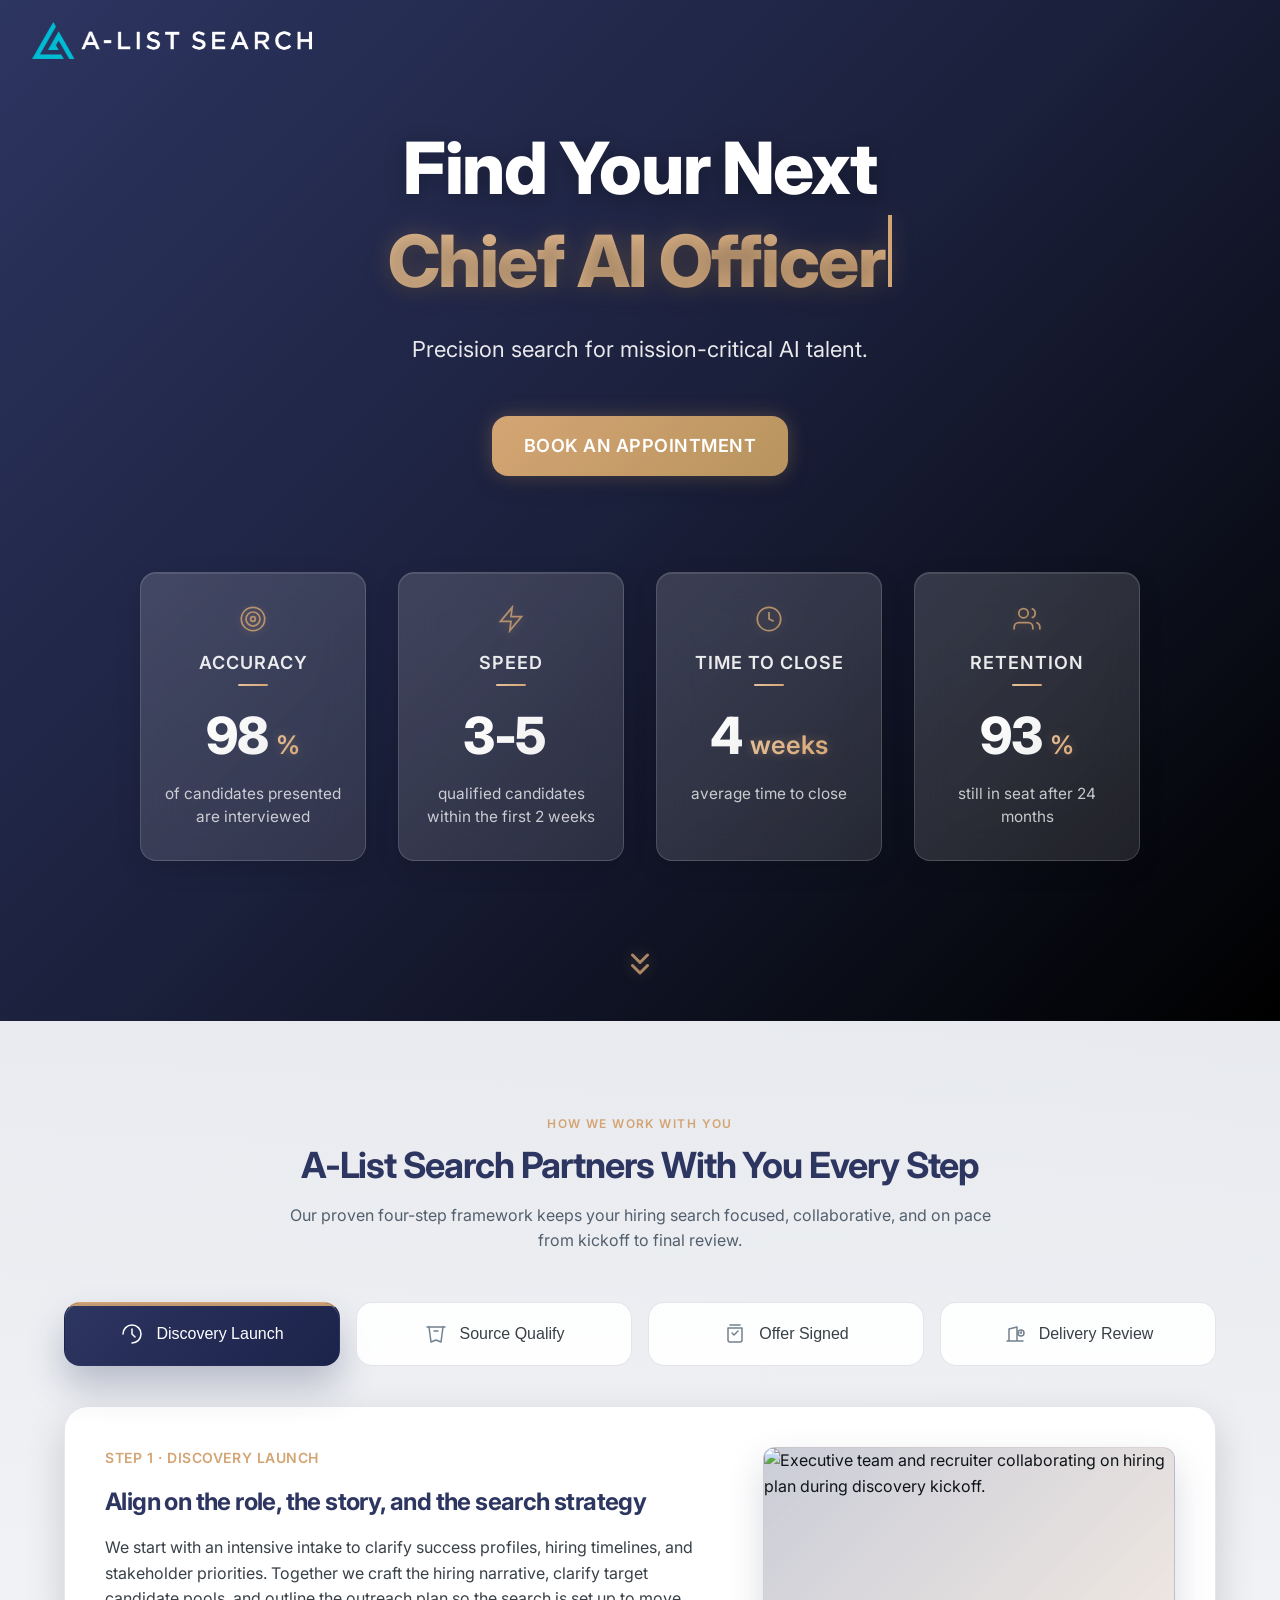
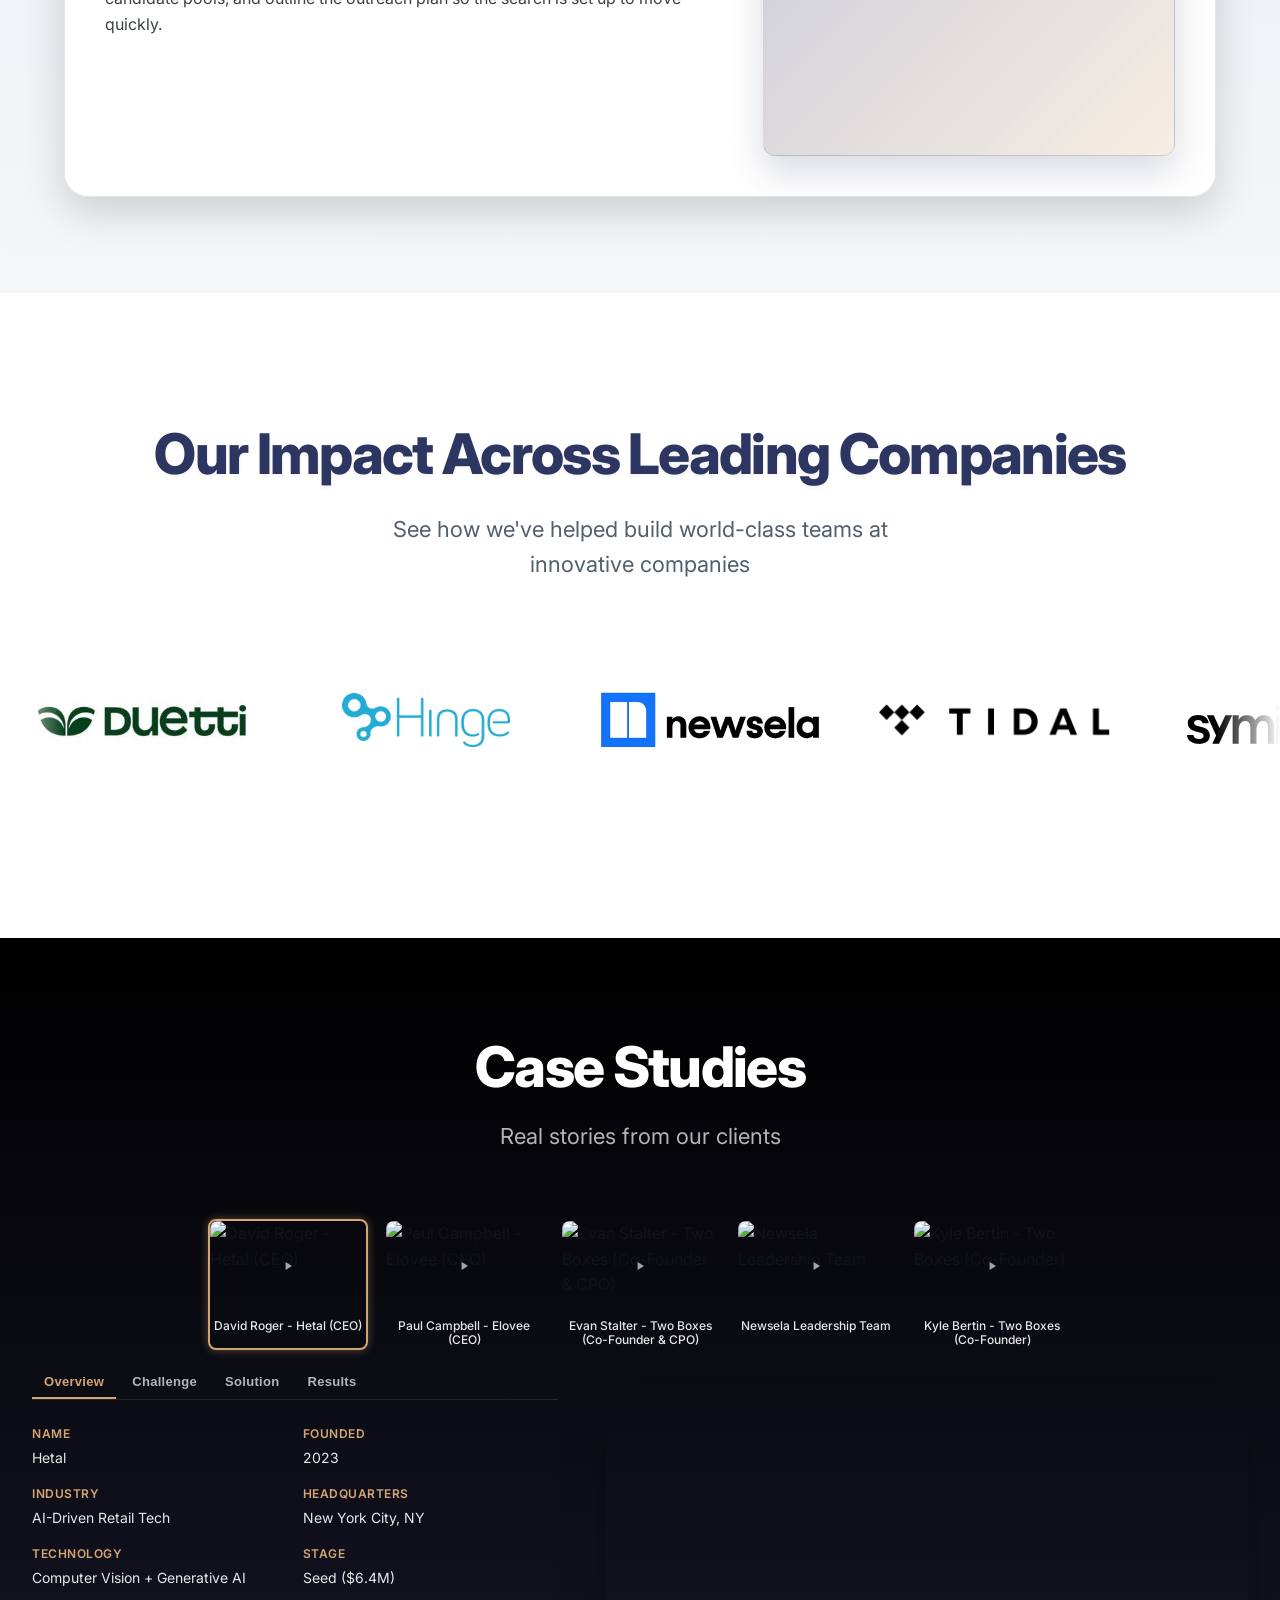
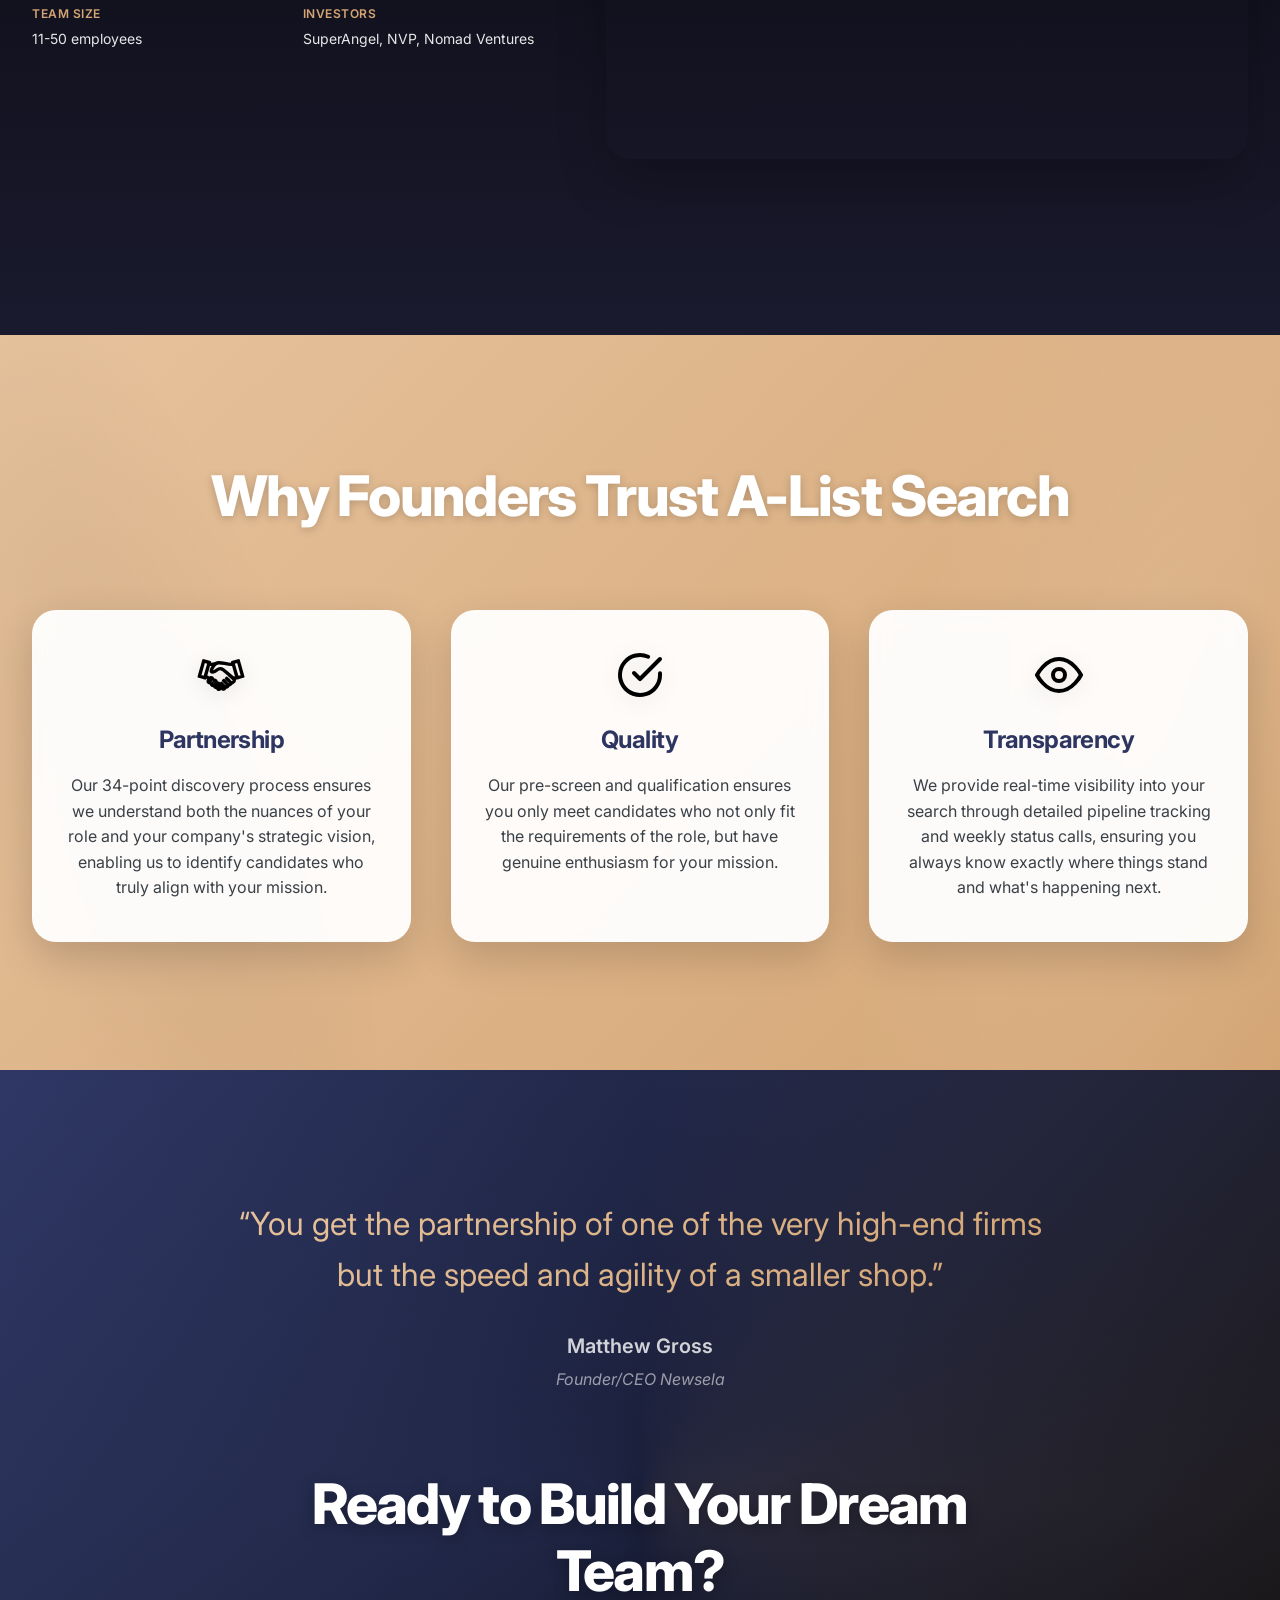
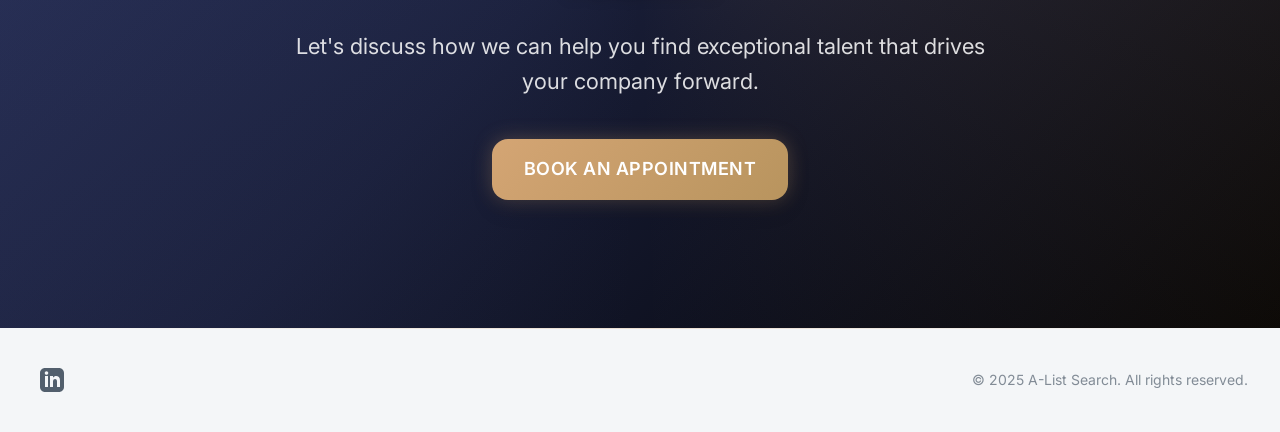
==== commit d7a19032: "Moves case study thumbnails" ====
--- a/index.html
+++ b/index.html
@@ -631,6 +631,11 @@
         <p class="case-studies__subtitle">Real stories from our clients</p>
       </div>
 
+      <!-- Thumbnail Carousel -->
+      <div class="case-studies__thumbnails">
+        <!-- Thumbnails will be populated by JavaScript -->
+      </div>
+
       <!-- Main Content Area -->
       <div class="case-studies__content">
         <!--
@@ -655,11 +660,6 @@
           <!-- Desktop/Tablet: Tabs + Panels -->
           <!-- Mobile: Sequential Cards -->
         </div>
-      </div>
-
-      <!-- Thumbnail Carousel -->
-      <div class="case-studies__thumbnails">
-        <!-- Thumbnails will be populated by JavaScript -->
       </div>
     </div>
   </section>
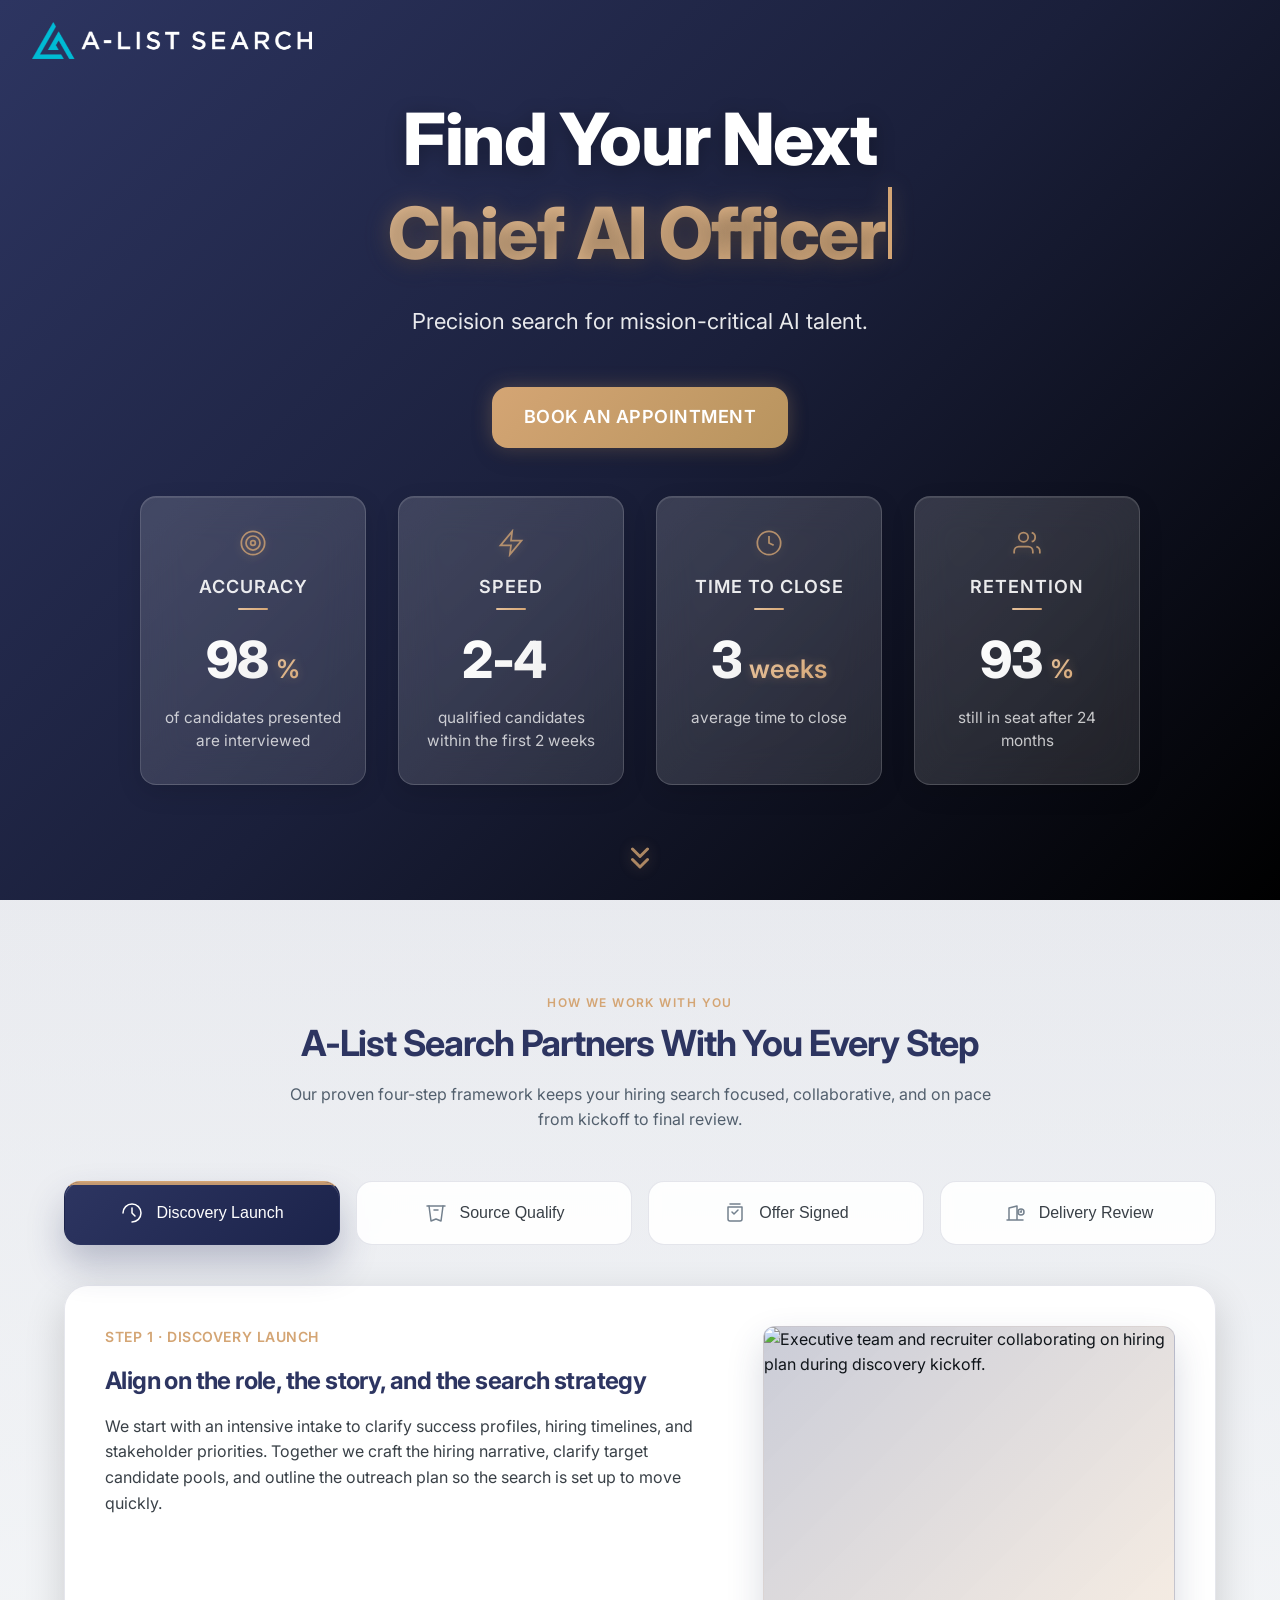
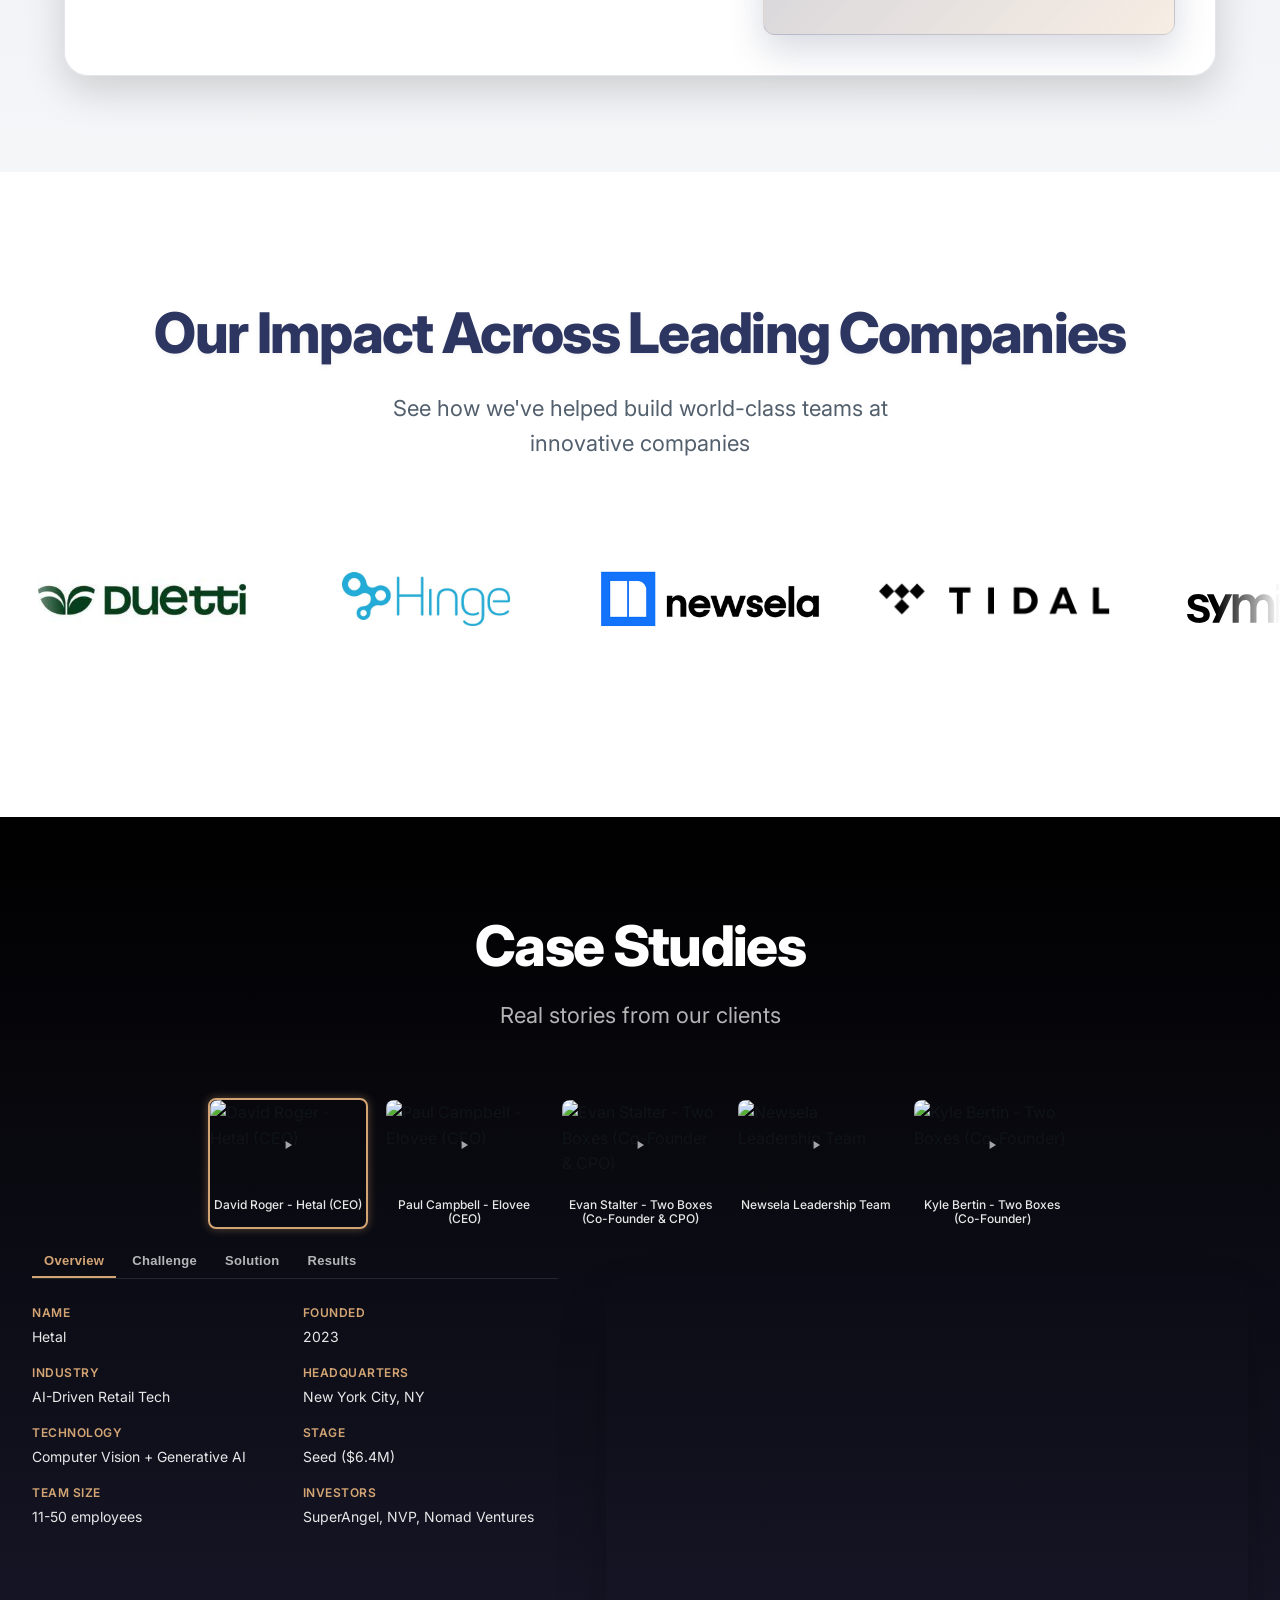
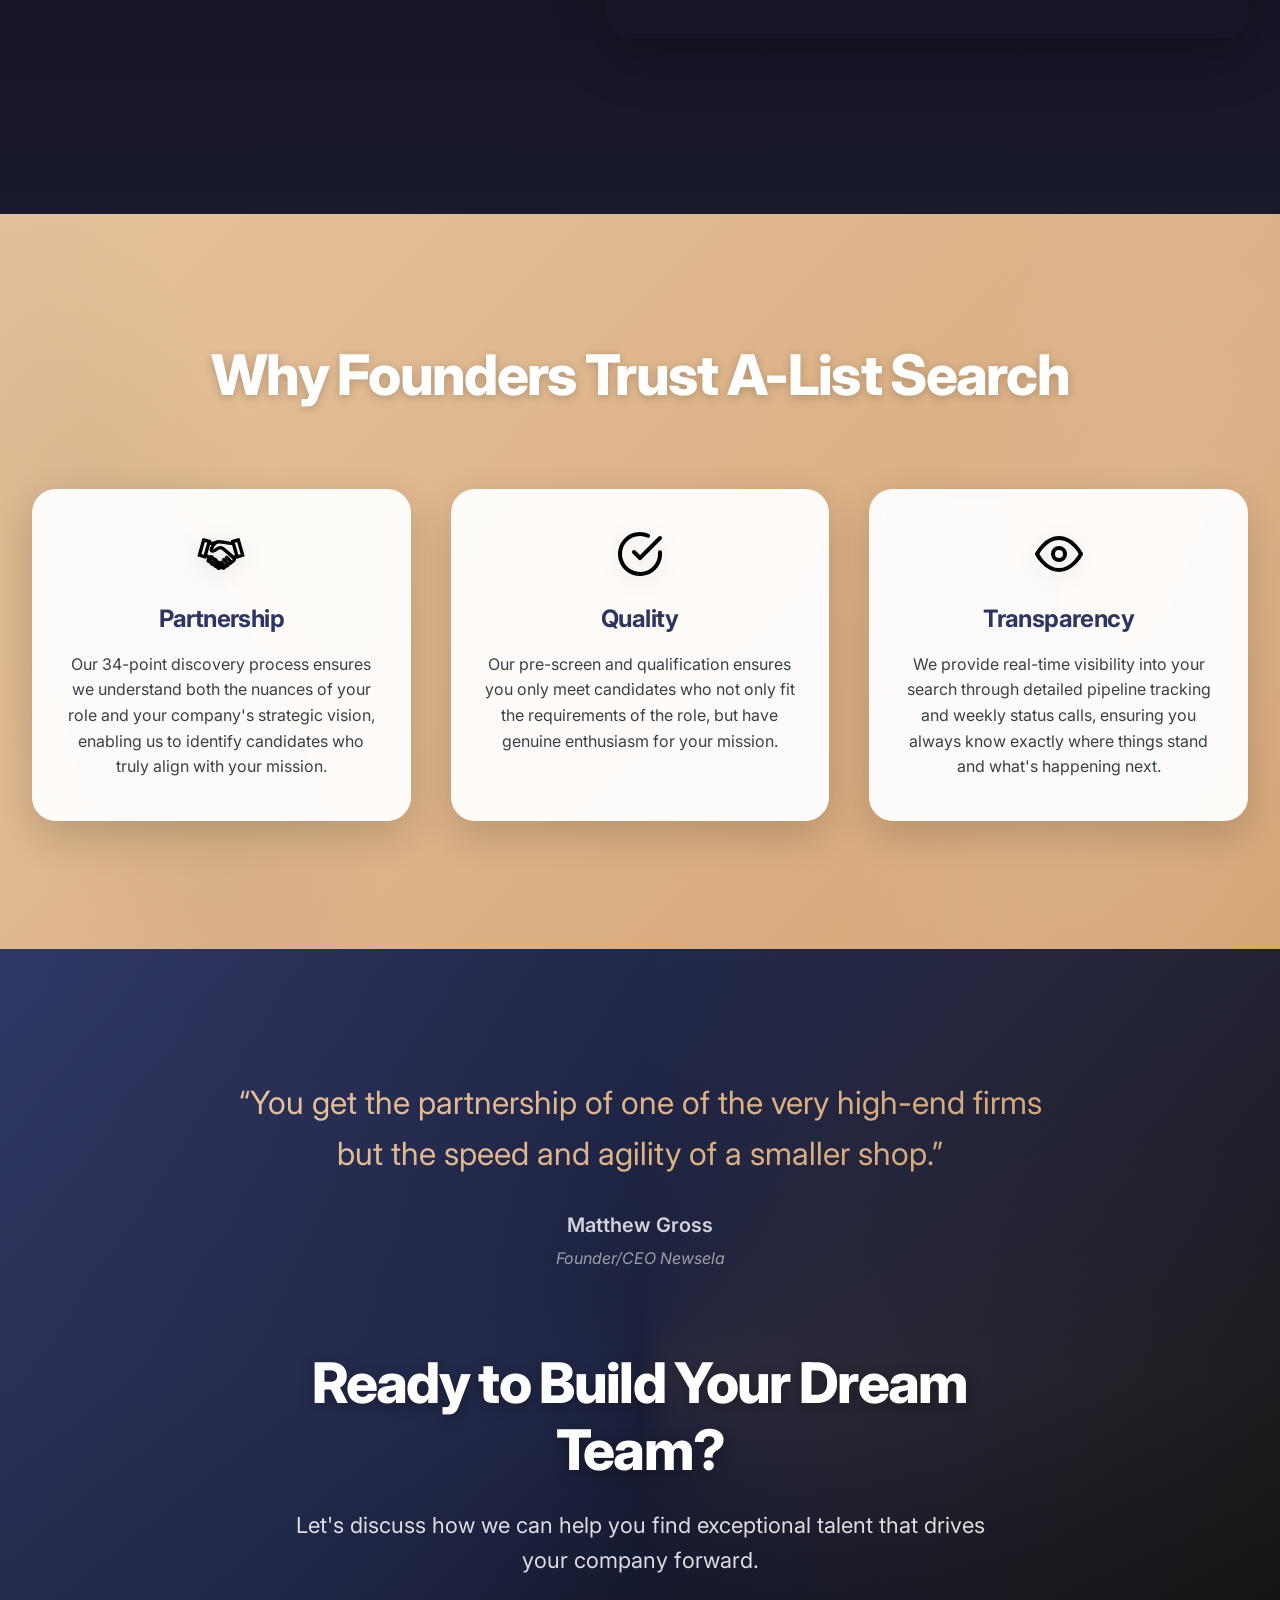
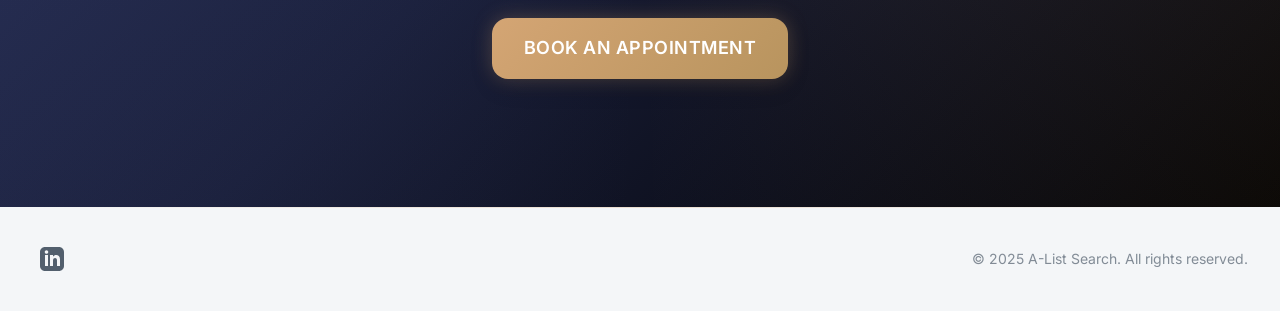
==== commit a8918a1a: "Thumbnail update" ====
--- a/index.html
+++ b/index.html
@@ -506,7 +506,7 @@
         company: 'Two Boxes',
         video: {
           url: 'https://www.youtube.com/embed/Fokw4cjivCg',
-          thumbnail: 'https://img.youtube.com/vi/Fokw4cjivCg/maxresdefault.jpg',
+          thumbnail: 'https://img.youtube.com/vi/Fokw4cjivCg/sddefault.jpg',
           title: 'Kyle Bertin - Two Boxes (Co-Founder)'
         },
         overview: {
--- a/assets/css/components.css
+++ b/assets/css/components.css
@@ -32,7 +32,7 @@
 }
 
 .hero {
-  padding: 8rem 0 10rem;
+  padding: 5rem 0 6rem;
   text-align: center;
   background: var(--gradient-hero);
   color: var(--color-primary-text);
@@ -487,7 +487,7 @@
 
 /* Enhanced Metrics Section */
 .hero__metrics {
-  margin-top: 6rem;
+  margin-top: 3rem;
   opacity: 0;
   transform: translateY(30px);
   transition: opacity var(--duration-slow) var(--ease-out), transform var(--duration-slow) var(--ease-out);
@@ -727,7 +727,7 @@
 /* Interactive Scroll Indicator */
 .scroll-indicator {
   position: absolute;
-  bottom: 2rem;
+  bottom: 1rem;
   left: 50%;
   transform: translateX(-50%);
   display: flex;
